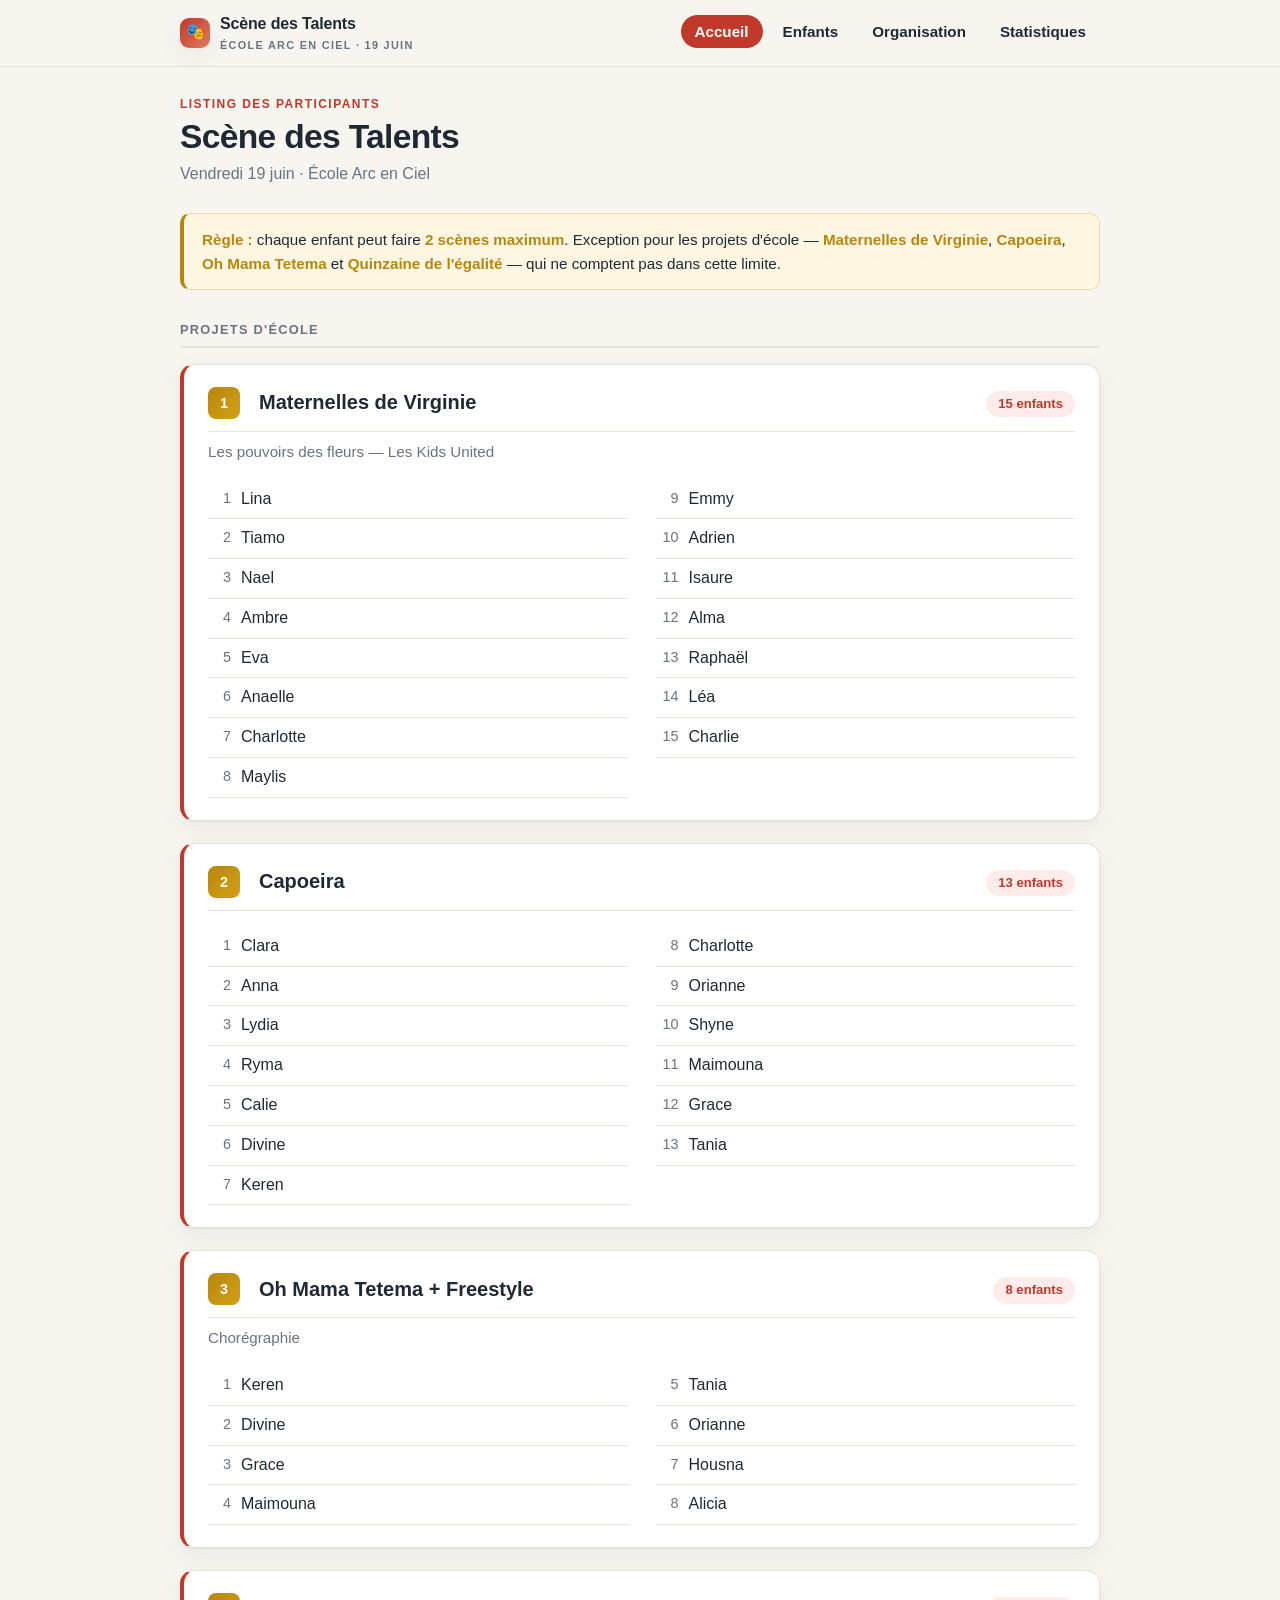
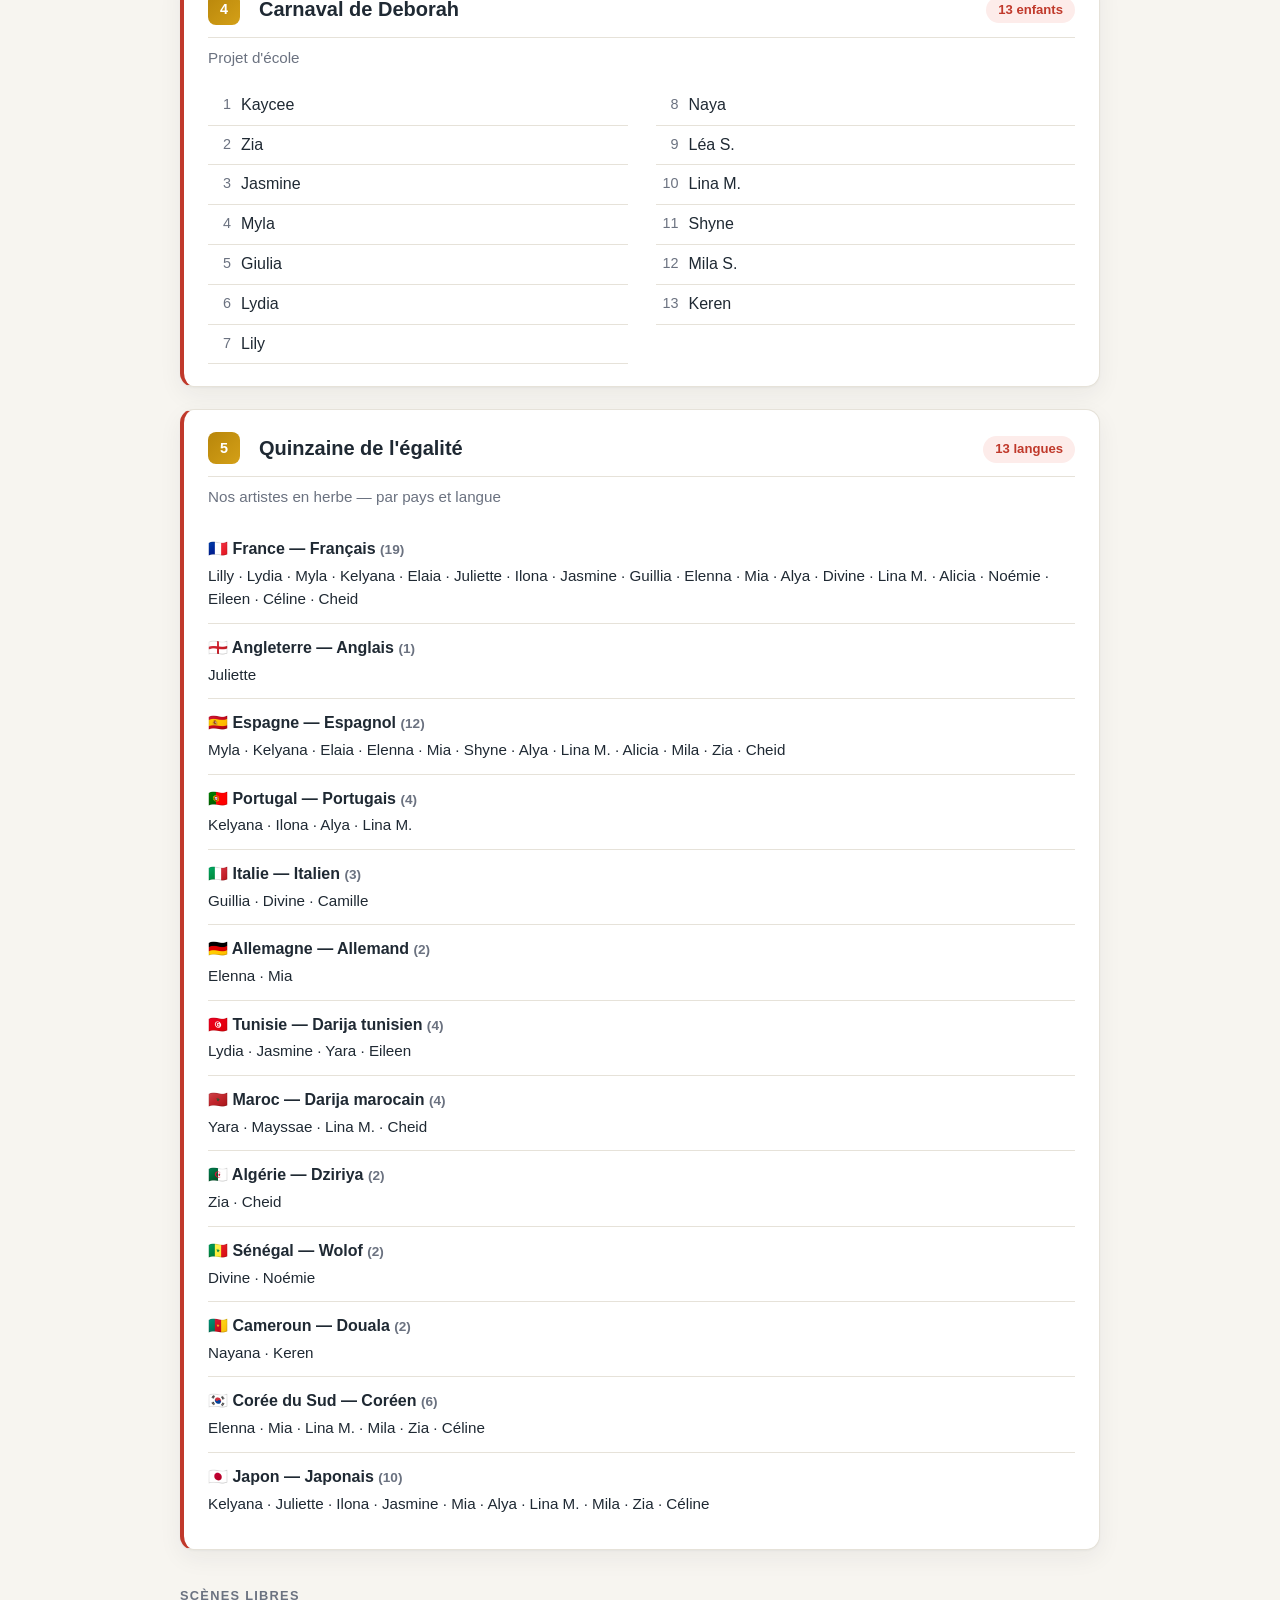
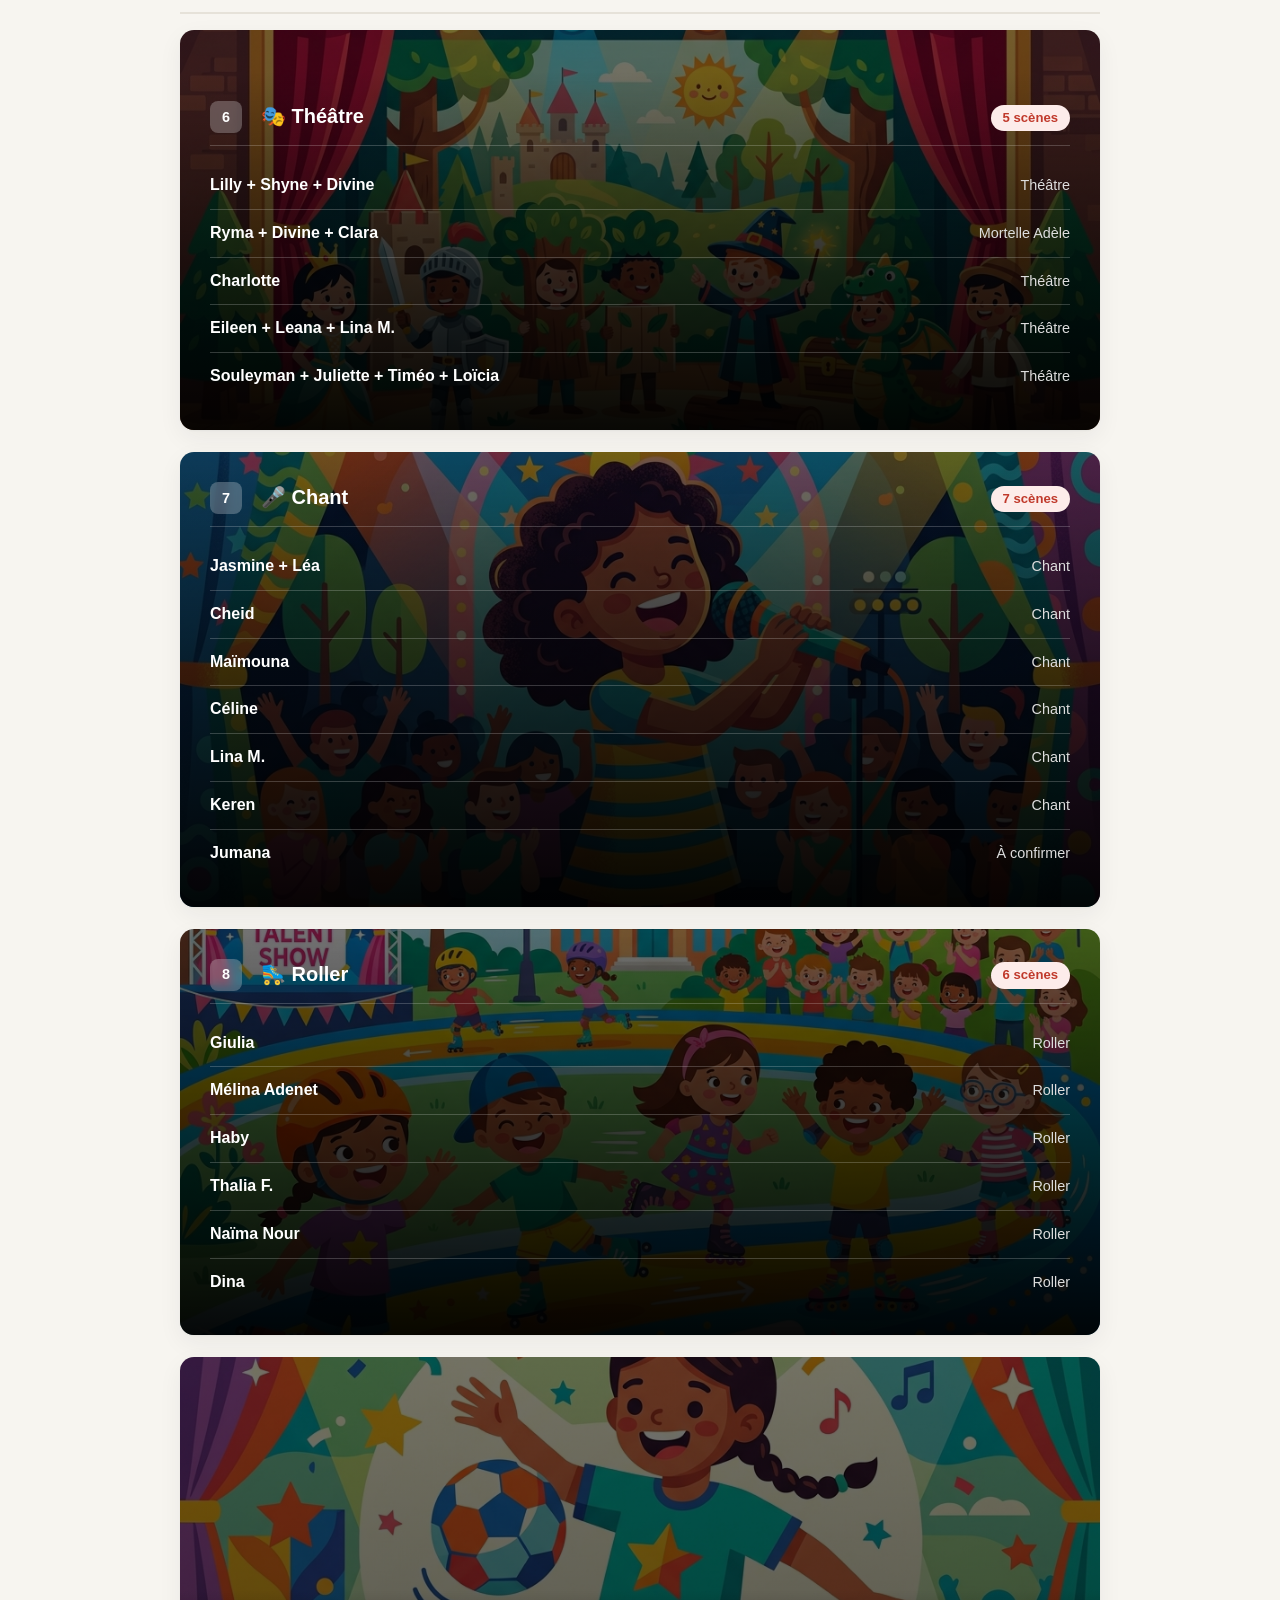
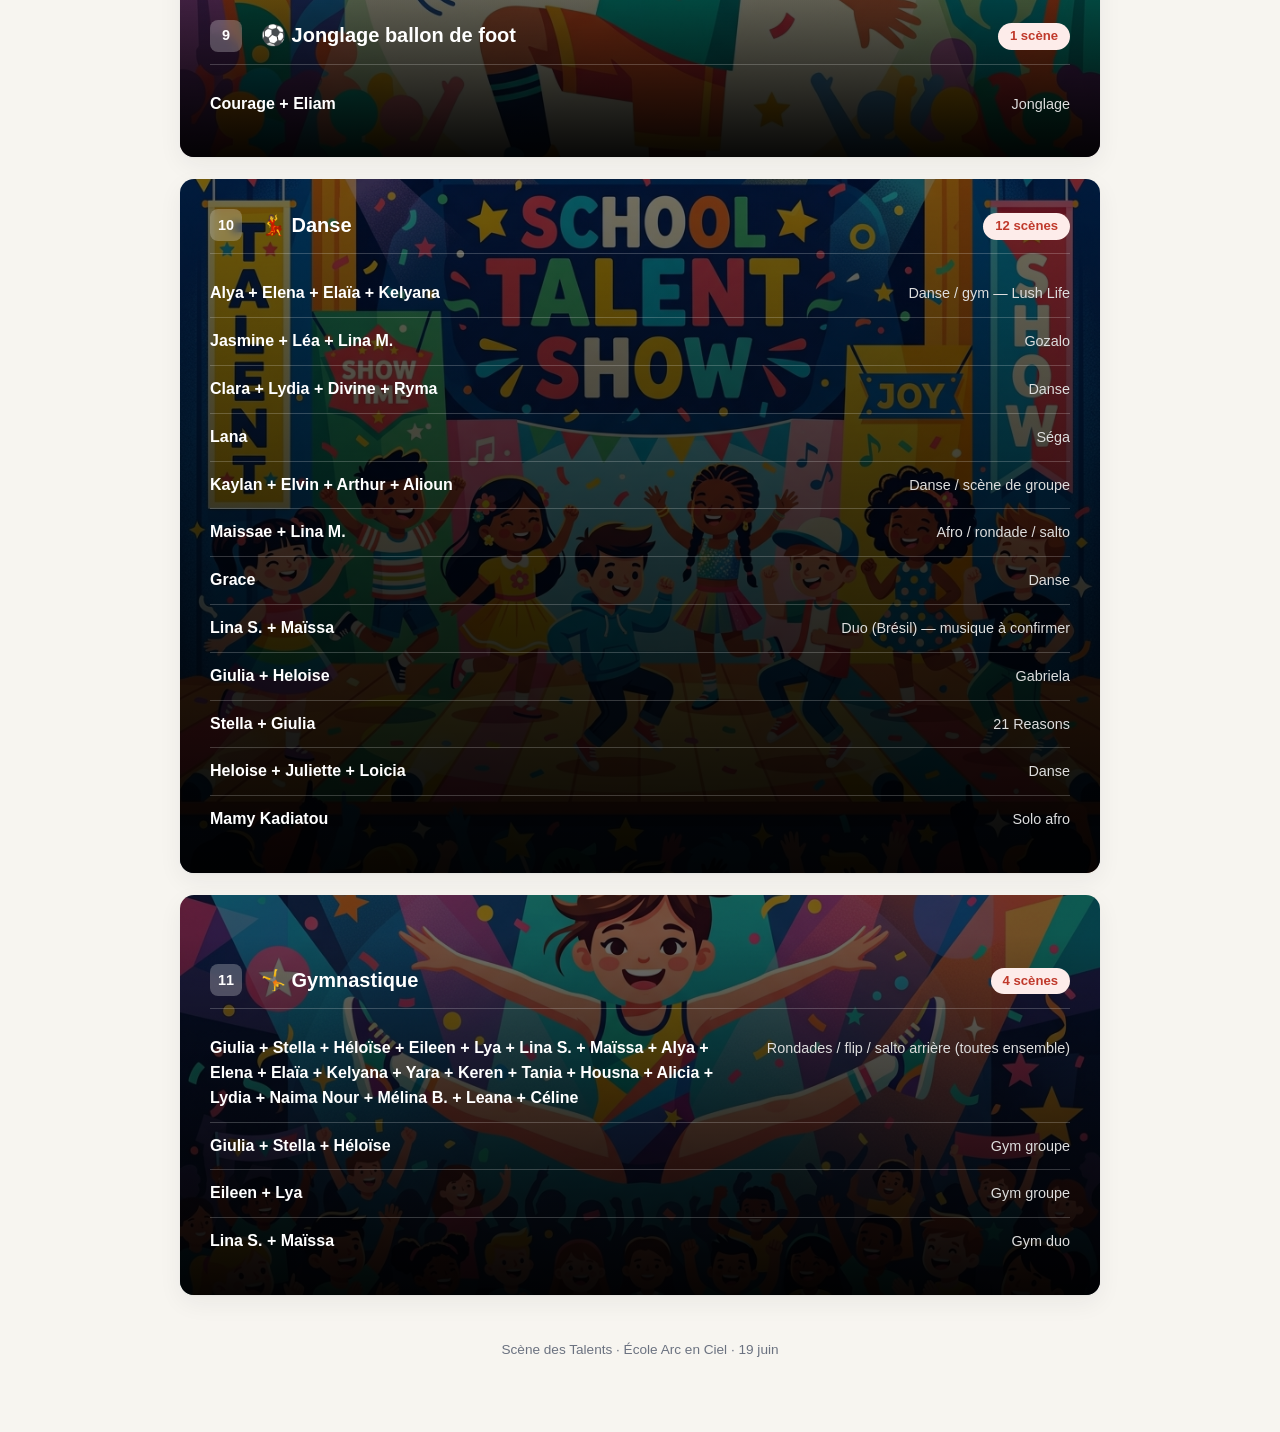
==== index.html @ 5e4b0704 "New" ====
<!DOCTYPE html>
<html lang="fr">
<head>
  <meta charset="UTF-8">
  <meta name="viewport" content="width=device-width, initial-scale=1.0">
  <title>Scène des Talents — 19 juin · École Arc en Ciel</title>
  <link rel="stylesheet" href="styles.css">
  <style>
    .section-num {
      display: inline-flex;
      align-items: center;
      justify-content: center;
      min-width: 32px;
      height: 32px;
      border-radius: 8px;
      background: linear-gradient(135deg, var(--accent), var(--accent-2));
      color: #fff;
      font-size: .9rem;
      font-weight: 800;
      margin-right: 10px;
      flex-shrink: 0;
    }
    .school .section-num {
      background: linear-gradient(135deg, var(--gold), #d4a017);
    }
    .layout-hero .section-num,
    .layout-frame .section-num {
      background: rgba(255,255,255,.25);
      backdrop-filter: blur(4px);
    }
    .layout-frame .section-num {
      background: linear-gradient(135deg, var(--accent), var(--accent-2));
    }
  </style>
</head>
<body>
  <nav class="nav">
    <div class="nav-inner">
      <a class="brand" href="index.html">
        <span class="dot">🎭</span>
        <span>Scène des Talents<small>École Arc en Ciel · 19 juin</small></span>
      </a>
      <button class="nav-toggle" id="navToggle" aria-label="Menu" aria-expanded="false">
        <svg viewBox="0 0 24 24" fill="none" stroke="currentColor" stroke-width="2" stroke-linecap="round"><line x1="3" y1="6" x2="21" y2="6"/><line x1="3" y1="12" x2="21" y2="12"/><line x1="3" y1="18" x2="21" y2="18"/></svg>
      </button>
      <ul class="nav-links" id="navLinks">
        <li><a href="index.html" class="active">Accueil</a></li>
        <li><a href="enfants.html">Enfants</a></li>
        <li><a href="orga.html">Organisation</a></li>
        <li><a href="stats.html">Statistiques</a></li>
      </ul>
    </div>
  </nav>

  <div class="wrap">
    <header class="page-head">
      <p class="kicker">Listing des participants</p>
      <h1>Scène des Talents</h1>
      <p class="meta">Vendredi 19 juin · École Arc en Ciel</p>
    </header>

    <div class="rule">
      <strong>Règle :</strong> chaque enfant peut faire <strong>2 scènes maximum</strong>.
      Exception pour les projets d'école — <strong>Maternelles de Virginie</strong>, <strong>Capoeira</strong>, <strong>Oh Mama Tetema</strong>
      et <strong>Quinzaine de l'égalité</strong> — qui ne comptent pas dans cette limite.
    </div>

    <p class="cat-title">Projets d'école</p>
    <div id="school"></div>

    <p class="cat-title">Scènes libres</p>
    <div id="free"></div>

    <footer>Scène des Talents · École Arc en Ciel · 19 juin</footer>
  </div>

  <script src="data.js"></script>
  <script>
    // ---- Menu responsive ----
    const toggle = document.getElementById('navToggle');
    const links = document.getElementById('navLinks');
    toggle.addEventListener('click', () => {
      const open = links.classList.toggle('open');
      toggle.setAttribute('aria-expanded', open);
    });

    const esc = s => String(s).replace(/[&<>]/g, c => ({'&':'&amp;','<':'&lt;','>':'&gt;'}[c]));

    // Compteur global de sections (partagé entre projets et scènes libres)
    let sectionNum = 0;

    // ---- Projets d'école ----
    const schoolHtml = SCHOOL_PROJECTS.map(p => {
      sectionNum++;
      const num = sectionNum;
      let body, count;
      if (p.languages) {
        count = `${p.languages.length} langues`;
        body = `<ul class="lang-list">${p.languages.map(l =>
          `<li><div class="lang-head">${l.flag} ${esc(l.country)} — ${esc(l.lang)} <span class="badge">(${l.kids.length})</span></div>
           <div class="lang-kids">${l.kids.map(esc).join(' · ')}</div></li>`).join('')}</ul>`;
      } else {
        count = `${p.kids.length} enfants`;
        body = `<ol class="names">${p.kids.map((k,i) =>
          `<li><span class="num">${i+1}</span> ${esc(k)}</li>`).join('')}</ol>`;
      }
      return `<section class="section school">
        <div class="section-head"><h2><span class="section-num">${num}</span>${esc(p.name)}</h2><span class="count">${count}</span></div>
        ${p.note ? `<p class="subtitle">${esc(p.note)}</p>` : ''}
        ${body}
      </section>`;
    }).join('');
    document.getElementById('school').innerHTML = schoolHtml;

    // ---- Scènes libres ----
    const catImages = {
      "Danse": "images/danse_hero_1781248760612.png",
      "Gymnastique": "images/gymnastique_frame_1781248770089.png",
      "Théâtre": "images/theatre_hero_1781248781959.png",
      "Chant": "images/chant_frame_1781248799345.png",
      "Roller": "images/roller_hero_1781248809907.png",
      "Jonglage ballon de foot": "images/jonglage_frame_1781248819978.png"
    };

    const sceneCard = (c) => {
      sectionNum++;
      const num = sectionNum;
      const imageUrl = catImages[c.name] || '';
      const isHero = true;

      if (isHero) {
        return `<section class="section layout-hero" style="background-image: linear-gradient(rgba(0,0,0,0.55), rgba(0,0,0,0.65)), url('${imageUrl}')">
          <div class="hero-content">
            <div class="section-head">
              <h2><span class="section-num">${num}</span>${c.icon} ${esc(c.name)}</h2>
              <span class="count">${c.scenes.length} scène${c.scenes.length>1?'s':''}</span>
            </div>
            <ul class="groups">${c.scenes.map(s =>
              `<li><span class="who">${s.who.map(esc).join(' + ')}</span><span class="scene">${esc(s.scene)}</span></li>`).join('')}</ul>
          </div>
        </section>`;
      } else {
        return `<section class="section layout-frame">
          <div class="frame-image-container">
             <img src="${imageUrl}" alt="${esc(c.name)}" class="frame-image">
          </div>
          <div class="frame-content">
            <div class="section-head">
              <h2><span class="section-num">${num}</span>${c.icon} ${esc(c.name)}</h2>
              <span class="count">${c.scenes.length} scène${c.scenes.length>1?'s':''}</span>
            </div>
            <ul class="groups">${c.scenes.map(s =>
              `<li><span class="who">${s.who.map(esc).join(' + ')}</span><span class="scene">${esc(s.scene)}</span></li>`).join('')}</ul>
          </div>
        </section>`;
      }
    };

    document.getElementById('free').innerHTML = FREE_CATEGORIES.map(sceneCard).join('');
  </script>
</body>
</html>
---- styles.css ----
/* ============================================================
   Scène des Talents — feuille de style partagée
   ============================================================ */
:root {
  --bg: #f7f5f0;
  --card: #ffffff;
  --ink: #1f2933;
  --muted: #6b7280;
  --line: #e6e2d9;
  --accent: #c0392b;
  --accent-2: #e07a5f;
  --accent-soft: #fdecea;
  --gold: #b8860b;
  --gold-soft: #fdf6e3;
  --green: #2f855a;
  --shadow: 0 1px 2px rgba(31,41,51,.04), 0 8px 24px rgba(31,41,51,.06);
  --radius: 14px;
}

* { box-sizing: border-box; }

html { scroll-behavior: smooth; }

body {
  margin: 0;
  font-family: -apple-system, BlinkMacSystemFont, "Segoe UI", Roboto, Helvetica, Arial, sans-serif;
  background: var(--bg);
  color: var(--ink);
  line-height: 1.55;
}

a { color: inherit; }

/* ---------- Barre de navigation ---------- */
.nav {
  position: sticky;
  top: 0;
  z-index: 50;
  background: rgba(247,245,240,.85);
  backdrop-filter: saturate(180%) blur(12px);
  border-bottom: 1px solid var(--line);
}

.nav-inner {
  max-width: 960px;
  margin: 0 auto;
  padding: 12px 20px;
  display: flex;
  align-items: center;
  justify-content: space-between;
  gap: 16px;
}

.brand {
  display: flex;
  align-items: center;
  gap: 10px;
  font-weight: 800;
  text-decoration: none;
  letter-spacing: -.01em;
}

.brand .dot {
  width: 30px; height: 30px;
  display: grid; place-items: center;
  border-radius: 9px;
  background: linear-gradient(135deg, var(--accent), var(--accent-2));
  color: #fff; font-size: 1rem;
  box-shadow: var(--shadow);
}

.brand small {
  display: block;
  font-weight: 600;
  font-size: .68rem;
  letter-spacing: .12em;
  text-transform: uppercase;
  color: var(--muted);
}

.nav-links {
  display: flex;
  align-items: center;
  gap: 6px;
  list-style: none;
  margin: 0; padding: 0;
}

.nav-links a {
  text-decoration: none;
  font-weight: 600;
  font-size: .95rem;
  color: var(--ink);
  padding: 8px 14px;
  border-radius: 999px;
  transition: background .15s, color .15s;
}

.nav-links a:hover { background: var(--accent-soft); color: var(--accent); }
.nav-links a.active { background: var(--accent); color: #fff; }

.nav-toggle {
  display: none;
  background: none;
  border: 1px solid var(--line);
  border-radius: 10px;
  width: 42px; height: 42px;
  cursor: pointer;
  align-items: center; justify-content: center;
  color: var(--ink);
}
.nav-toggle svg { width: 22px; height: 22px; }

@media (max-width: 640px) {
  .nav-toggle { display: inline-flex; }
  .nav-links {
    position: absolute;
    top: 100%; left: 0; right: 0;
    flex-direction: column;
    align-items: stretch;
    gap: 4px;
    padding: 10px 16px 16px;
    background: var(--bg);
    border-bottom: 1px solid var(--line);
    box-shadow: var(--shadow);
    transform: translateY(-8px);
    opacity: 0;
    pointer-events: none;
    transition: opacity .18s, transform .18s;
  }
  .nav-links.open { opacity: 1; transform: translateY(0); pointer-events: auto; }
  .nav-links a { padding: 12px 14px; border-radius: 10px; }
}

/* ---------- Mise en page ---------- */
.wrap { max-width: 960px; margin: 0 auto; padding: 28px 20px 72px; }

.page-head {
  margin-bottom: 26px;
}
.page-head .kicker {
  text-transform: uppercase;
  letter-spacing: .12em;
  font-size: .75rem;
  font-weight: 700;
  color: var(--accent);
  margin: 0 0 6px;
}
.page-head h1 { font-size: 2.1rem; margin: 0 0 6px; line-height: 1.1; letter-spacing: -.02em; }
.page-head .meta { color: var(--muted); margin: 0; }

/* ---------- Bandeau règle ---------- */
.rule {
  background: var(--gold-soft);
  border: 1px solid #ecd9a6;
  border-left: 4px solid var(--gold);
  border-radius: 10px;
  padding: 14px 18px;
  margin-bottom: 30px;
  font-size: .95rem;
}
.rule strong { color: var(--gold); }

/* ---------- Titres de catégorie ---------- */
.cat-title {
  font-size: .8rem;
  text-transform: uppercase;
  letter-spacing: .1em;
  font-weight: 700;
  color: var(--muted);
  margin: 36px 0 16px;
  padding-bottom: 6px;
  border-bottom: 2px solid var(--line);
}
.cat-title:first-of-type { margin-top: 8px; }

/* ---------- Cartes section ---------- */
.section {
  background: var(--card);
  border: 1px solid var(--line);
  border-radius: var(--radius);
  padding: 22px 24px;
  margin-bottom: 22px;
  box-shadow: var(--shadow);
}
.section.school { border-left: 4px solid var(--accent); }

.section-head {
  display: flex;
  align-items: baseline;
  justify-content: space-between;
  gap: 12px;
  flex-wrap: wrap;
  border-bottom: 1px solid var(--line);
  padding-bottom: 12px;
  margin-bottom: 16px;
}
.section-head h2 { font-size: 1.25rem; margin: 0; display: flex; align-items: center; gap: 9px; }

.count {
  background: var(--accent-soft);
  color: var(--accent);
  font-weight: 700;
  font-size: .82rem;
  padding: 3px 12px;
  border-radius: 999px;
  white-space: nowrap;
}

.subtitle { color: var(--muted); font-size: .95rem; margin: -8px 0 16px; }

/* ---------- Listes de prénoms ---------- */
ol.names { margin: 0; padding-left: 0; list-style: none; columns: 2; column-gap: 28px; }
ol.names li {
  padding: 7px 4px 7px 0;
  border-bottom: 1px solid var(--line);
  break-inside: avoid;
  display: flex; gap: 10px;
}
ol.names li .num {
  color: var(--muted);
  font-variant-numeric: tabular-nums;
  min-width: 1.6em; text-align: right; font-size: .9rem;
}

/* ---------- Quinzaine (langues) ---------- */
.lang-list { margin: 0; padding: 0; list-style: none; }
.lang-list li { padding: 12px 0; border-bottom: 1px solid var(--line); }
.lang-list li:last-child { border-bottom: none; }
.lang-head { font-weight: 700; margin-bottom: 2px; }
.lang-head .badge { color: var(--muted); font-weight: 600; font-size: .85rem; }
.lang-kids { font-size: .95rem; }

/* ---------- Groupes (scènes libres) ---------- */
ul.groups { margin: 0; padding: 0; list-style: none; }
ul.groups li {
  display: flex; justify-content: space-between; align-items: baseline;
  gap: 16px; padding: 11px 0; border-bottom: 1px solid var(--line);
}
ul.groups li:last-child { border-bottom: none; }
ul.groups .who { font-weight: 600; }
ul.groups .scene { color: var(--muted); font-size: .9rem; text-align: right; white-space: nowrap; }

.disc-grid {
  display: grid;
  grid-template-columns: repeat(auto-fit, minmax(280px, 1fr));
  gap: 22px;
}

/* ---------- Nouvelles mises en page ---------- */
.layout-hero {
  position: relative;
  min-height: 400px;
  background-size: cover;
  background-position: center;
  color: #fff;
  display: flex;
  flex-direction: column;
  justify-content: flex-end;
  padding: 0;
  overflow: hidden;
  border: none;
}
.layout-hero .hero-content {
  padding: 30px;
  background: linear-gradient(to top, rgba(0,0,0,0.9), transparent);
  width: 100%;
}
.layout-hero .section-head { border-bottom-color: rgba(255,255,255,0.2); }
.layout-hero .subtitle, .layout-hero ul.groups .scene { color: #ddd; }
.layout-hero ul.groups li { border-bottom-color: rgba(255,255,255,0.2); }

.layout-frame {
  display: flex;
  flex-direction: row;
  padding: 0;
  overflow: hidden;
  align-items: stretch;
}
.layout-frame .frame-image-container {
  flex: 0 0 40%;
  max-width: 40%;
}
.layout-frame .frame-image {
  width: 100%;
  height: 100%;
  object-fit: cover;
  display: block;
}
.layout-frame .frame-content {
  flex: 1;
  padding: 24px;
}

@media (max-width: 768px) {
  .layout-frame { flex-direction: column; }
  .layout-frame .frame-image-container { flex: none; max-width: 100%; height: 250px; }
}

/* ---------- Statistiques ---------- */
.stat-grid {
  display: grid;
  grid-template-columns: repeat(auto-fit, minmax(150px, 1fr));
  gap: 16px;
  margin-bottom: 14px;
}
.stat-card {
  background: var(--card);
  border: 1px solid var(--line);
  border-radius: var(--radius);
  padding: 20px;
  box-shadow: var(--shadow);
}
.stat-card .big {
  font-size: 2.4rem; font-weight: 800; line-height: 1;
  letter-spacing: -.03em;
  background: linear-gradient(135deg, var(--accent), var(--accent-2));
  -webkit-background-clip: text; background-clip: text; color: transparent;
}
.stat-card .lab { color: var(--muted); font-size: .9rem; margin-top: 6px; }

/* ---------- Graphiques à barres ---------- */
.bars { margin: 0; padding: 0; list-style: none; }
.bars li { margin-bottom: 14px; }
.bar-top {
  display: flex; justify-content: space-between; align-items: baseline;
  margin-bottom: 5px; font-size: .92rem;
}
.bar-top .name { font-weight: 600; display: flex; align-items: center; gap: 8px; }
.bar-top .val { color: var(--muted); font-variant-numeric: tabular-nums; }
.bar-track { height: 12px; background: var(--bg); border-radius: 999px; overflow: hidden; border: 1px solid var(--line); }
.bar-fill {
  height: 100%;
  background: linear-gradient(90deg, var(--accent-2), var(--accent));
  border-radius: 999px;
  width: 0;
  transition: width .8s cubic-bezier(.22,1,.36,1);
}
.bar-fill.alt { background: linear-gradient(90deg, #7aa6c2, #2f6f97); }

/* ---------- Tableau enfants ---------- */
.kid-table { width: 100%; border-collapse: collapse; font-size: .94rem; }
.kid-table th, .kid-table td { text-align: left; padding: 10px 8px; border-bottom: 1px solid var(--line); }
.kid-table th { color: var(--muted); font-weight: 600; font-size: .82rem; text-transform: uppercase; letter-spacing: .05em; }
.kid-table td.c { text-align: center; font-variant-numeric: tabular-nums; }
.kid-table tr.over td { background: var(--accent-soft); }
.pill { display: inline-block; font-size: .75rem; font-weight: 700; padding: 2px 9px; border-radius: 999px; }
.pill.ok { background: #e6f4ec; color: var(--green); }
.pill.warn { background: var(--accent-soft); color: var(--accent); }
.det-tag { display: inline-block; font-size: .78rem; font-weight: 600; padding: 2px 8px; border-radius: 6px; margin: 1px 3px 1px 0; background: #eef0f5; color: #374151; }
.det-tag.school { background: #fef3c7; color: #92400e; }

.note {
  font-size: .85rem; color: var(--muted);
  background: var(--card); border: 1px dashed var(--line);
  border-radius: 10px; padding: 12px 16px; margin-top: 8px;
}

/* ---------- Page Enfants : barre d'outils ---------- */
.toolbar {
  background: var(--card);
  border: 1px solid var(--line);
  border-radius: var(--radius);
  box-shadow: var(--shadow);
  padding: 16px 18px;
  margin-bottom: 18px;
  display: flex;
  align-items: center;
  gap: 20px;
  flex-wrap: wrap;
}
.toolbar .progress { flex: 1 1 240px; min-width: 0; }
.progress-top {
  display: flex; justify-content: space-between; align-items: baseline;
  gap: 10px; margin-bottom: 7px;
}
.progress-label {
  font-size: .8rem; font-weight: 700; color: var(--muted);
  text-transform: uppercase; letter-spacing: .05em;
}
.progress-val { font-variant-numeric: tabular-nums; font-size: .95rem; }
.progress-val strong { color: var(--green); font-size: 1.1rem; }
.progress-track {
  height: 12px; background: var(--bg); border: 1px solid var(--line);
  border-radius: 999px; overflow: hidden;
}
.progress-fill {
  height: 100%; width: 0;
  background: linear-gradient(90deg, #57b894, var(--green));
  border-radius: 999px;
  transition: width .5s cubic-bezier(.22,1,.36,1);
}

.toolbar-actions { display: flex; gap: 10px; flex-wrap: wrap; }
.btn {
  display: inline-flex; align-items: center; gap: 6px;
  font-size: .9rem; font-weight: 700;
  padding: 10px 16px; border-radius: 999px;
  border: 1px solid var(--accent);
  background: var(--accent); color: #fff;
  cursor: pointer; white-space: nowrap;
  transition: filter .15s, background .15s, color .15s;
  -webkit-tap-highlight-color: transparent;
}
.btn:hover { filter: brightness(1.05); }
.btn:active { filter: brightness(.95); }
.btn.btn-import { background: var(--card); color: var(--accent); }
.btn.ghost { background: var(--card); color: var(--muted); border-color: var(--line); }

/* ---------- Page Enfants ---------- */
.search-bar {
  display: flex; align-items: center; gap: 14px;
  margin-bottom: 24px;
}
.search-bar input {
  flex: 1;
  font-size: 1rem;
  padding: 12px 16px;
  border: 1px solid var(--line);
  border-radius: 999px;
  background: var(--card);
  color: var(--ink);
  box-shadow: var(--shadow);
  outline: none;
  transition: border-color .15s, box-shadow .15s;
}
.search-bar input:focus { border-color: var(--accent-2); }
.search-bar input::placeholder { color: var(--muted); }
.search-count {
  color: var(--muted); font-size: .85rem; font-weight: 600;
  white-space: nowrap;
}

.kid-grid {
  display: grid;
  grid-template-columns: repeat(auto-fill, minmax(320px, 1fr));
  gap: 18px;
}
.kid-card { margin-bottom: 0; }
.kid-card .section-head { margin-bottom: 4px; padding-bottom: 10px; }
.kid-card .section-head h2 { font-size: 1.15rem; }

/* copains sous le nom */
.companions {
  margin: 0 0 12px;
  font-size: .82rem;
  color: var(--muted);
  line-height: 1.5;
}
.companions em.comp-sc { font-style: normal; font-weight: 600; color: var(--text, #1a1a1a); }

/* badge du nombre de scènes */
.count.zero { background: var(--bg); color: var(--muted); }
.count.warn { background: var(--accent); color: #fff; }

/* lignes scènes : catégorie + tag solo/groupe */
.kid-card ul.groups .scene {
  display: inline-flex; align-items: center; gap: 8px;
  white-space: nowrap;
}
.tag-cat { color: var(--muted); font-size: .85rem; }
.tag {
  display: inline-block; font-size: .7rem; font-weight: 700;
  padding: 2px 9px; border-radius: 999px;
  text-transform: uppercase; letter-spacing: .04em;
}
.tag.solo  { background: var(--gold-soft); color: var(--gold); }
.tag.group { background: #eaf1f6; color: #2f6f97; }

.kid-card .empty { color: var(--muted); font-size: .9rem; font-style: italic; margin: 0; }

/* projets d'école */
.school-tags {
  margin-top: 14px; padding-top: 14px;
  border-top: 1px dashed var(--line);
  display: flex; flex-wrap: wrap; gap: 8px; align-items: center;
}
.school-tags .st-label {
  width: 100%; color: var(--muted); font-size: .75rem;
  text-transform: uppercase; letter-spacing: .06em; font-weight: 700;
  margin-bottom: 2px;
}
.school-tags .st {
  background: var(--accent-soft); color: var(--accent);
  font-size: .8rem; font-weight: 600;
  padding: 4px 11px; border-radius: 999px;
}
.school-tags .st em { color: var(--accent-2); font-style: normal; font-weight: 500; }

/* ---------- Validation : case à cocher ---------- */
.kid-card.is-validated {
  border-color: #9cd6bb;
  box-shadow: 0 0 0 1px #9cd6bb, var(--shadow);
}
.kid-card.is-validated .section-head h2::after {
  content: " ✓"; color: var(--green); font-weight: 800;
}

.validate-row {
  display: flex; align-items: center; gap: 11px;
  margin-top: 16px; padding: 12px 14px;
  background: var(--bg); border: 1px solid var(--line);
  border-radius: 10px; cursor: pointer;
  user-select: none; -webkit-tap-highlight-color: transparent;
  transition: background .15s, border-color .15s;
}
.validate-row .chk {
  appearance: none; -webkit-appearance: none;
  width: 26px; height: 26px; flex: 0 0 26px; margin: 0;
  border: 2px solid var(--muted); border-radius: 8px;
  background: var(--card); cursor: pointer; position: relative;
  transition: background .15s, border-color .15s;
}
.validate-row .chk:checked { background: var(--green); border-color: var(--green); }
.validate-row .validate-label { font-weight: 700; font-size: .95rem; }
.validate-row .validate-state {
  margin-left: auto; color: #fff; font-weight: 800;
  width: 24px; height: 24px; border-radius: 50%;
  background: var(--green); display: none;
  align-items: center; justify-content: center; font-size: .8rem;
}
.kid-card.is-validated .validate-row {
  background: #e6f4ec; border-color: #9cd6bb;
}
.kid-card.is-validated .validate-state { display: inline-flex; }

/* ---------- Validation : notes ---------- */
.notes { margin-top: 12px; }

.notes-list { list-style: none; margin: 0 0 10px; padding: 0; }
.notes-list:empty { margin: 0; }
.note-item {
  display: flex; align-items: flex-start; gap: 10px;
  background: var(--gold-soft); border: 1px solid #ecd9a6;
  border-radius: 10px; padding: 9px 10px 9px 13px;
  margin-bottom: 8px; font-size: .92rem; line-height: 1.4;
}
.note-item .note-text { flex: 1; word-break: break-word; }
.note-del {
  flex: 0 0 auto; width: 24px; height: 24px;
  border: none; border-radius: 50%;
  background: rgba(0,0,0,.06); color: var(--muted);
  font-size: 1.1rem; line-height: 1; cursor: pointer;
  display: grid; place-items: center;
  -webkit-tap-highlight-color: transparent;
  transition: background .15s, color .15s;
}
.note-del:hover { background: var(--accent-soft); color: var(--accent); }

.note-input { display: flex; gap: 8px; align-items: flex-end; }
.note-field {
  flex: 1;
  font-family: inherit; font-size: .92rem; color: var(--ink);
  padding: 11px 14px;
  border: 1px solid var(--line); border-radius: 10px;
  background: var(--card); resize: none; overflow: hidden;
  min-height: 44px; line-height: 1.45;
  transition: border-color .15s;
}
.note-field:focus { outline: none; border-color: var(--accent-2); }
.note-field::placeholder { color: var(--muted); }
.note-add { flex: 0 0 auto; }

footer { text-align: center; color: var(--muted); font-size: .85rem; margin-top: 44px; }

/* ---------- Responsive (téléphone) ---------- */
@media (max-width: 640px) {
  .wrap { padding: 20px 14px 60px; }
  .kid-grid { grid-template-columns: 1fr; gap: 14px; }
  .section { padding: 18px 16px; }
  .toolbar { padding: 14px; gap: 14px; }
  .toolbar .progress { flex-basis: 100%; }
  .toolbar-actions { width: 100%; }
  .toolbar-actions .btn { flex: 1 1 auto; justify-content: center; padding: 12px 10px; }
  .search-bar { flex-wrap: wrap; }
  .search-bar input { flex-basis: 100%; padding: 13px 16px; font-size: 16px; }
  .kid-card ul.groups li { flex-direction: column; align-items: flex-start; gap: 4px; }
  .kid-card ul.groups .scene { white-space: normal; text-align: left; }
  .validate-row { padding: 14px; }
  .note-field { font-size: 16px; } /* évite le zoom auto iOS */
}

@media (max-width: 560px) {
  ol.names { columns: 1; }
  .page-head h1 { font-size: 1.7rem; }
  ul.groups li { flex-direction: column; gap: 2px; }
  ul.groups .scene { text-align: left; white-space: normal; }
  .stat-card .big { font-size: 2rem; }
}
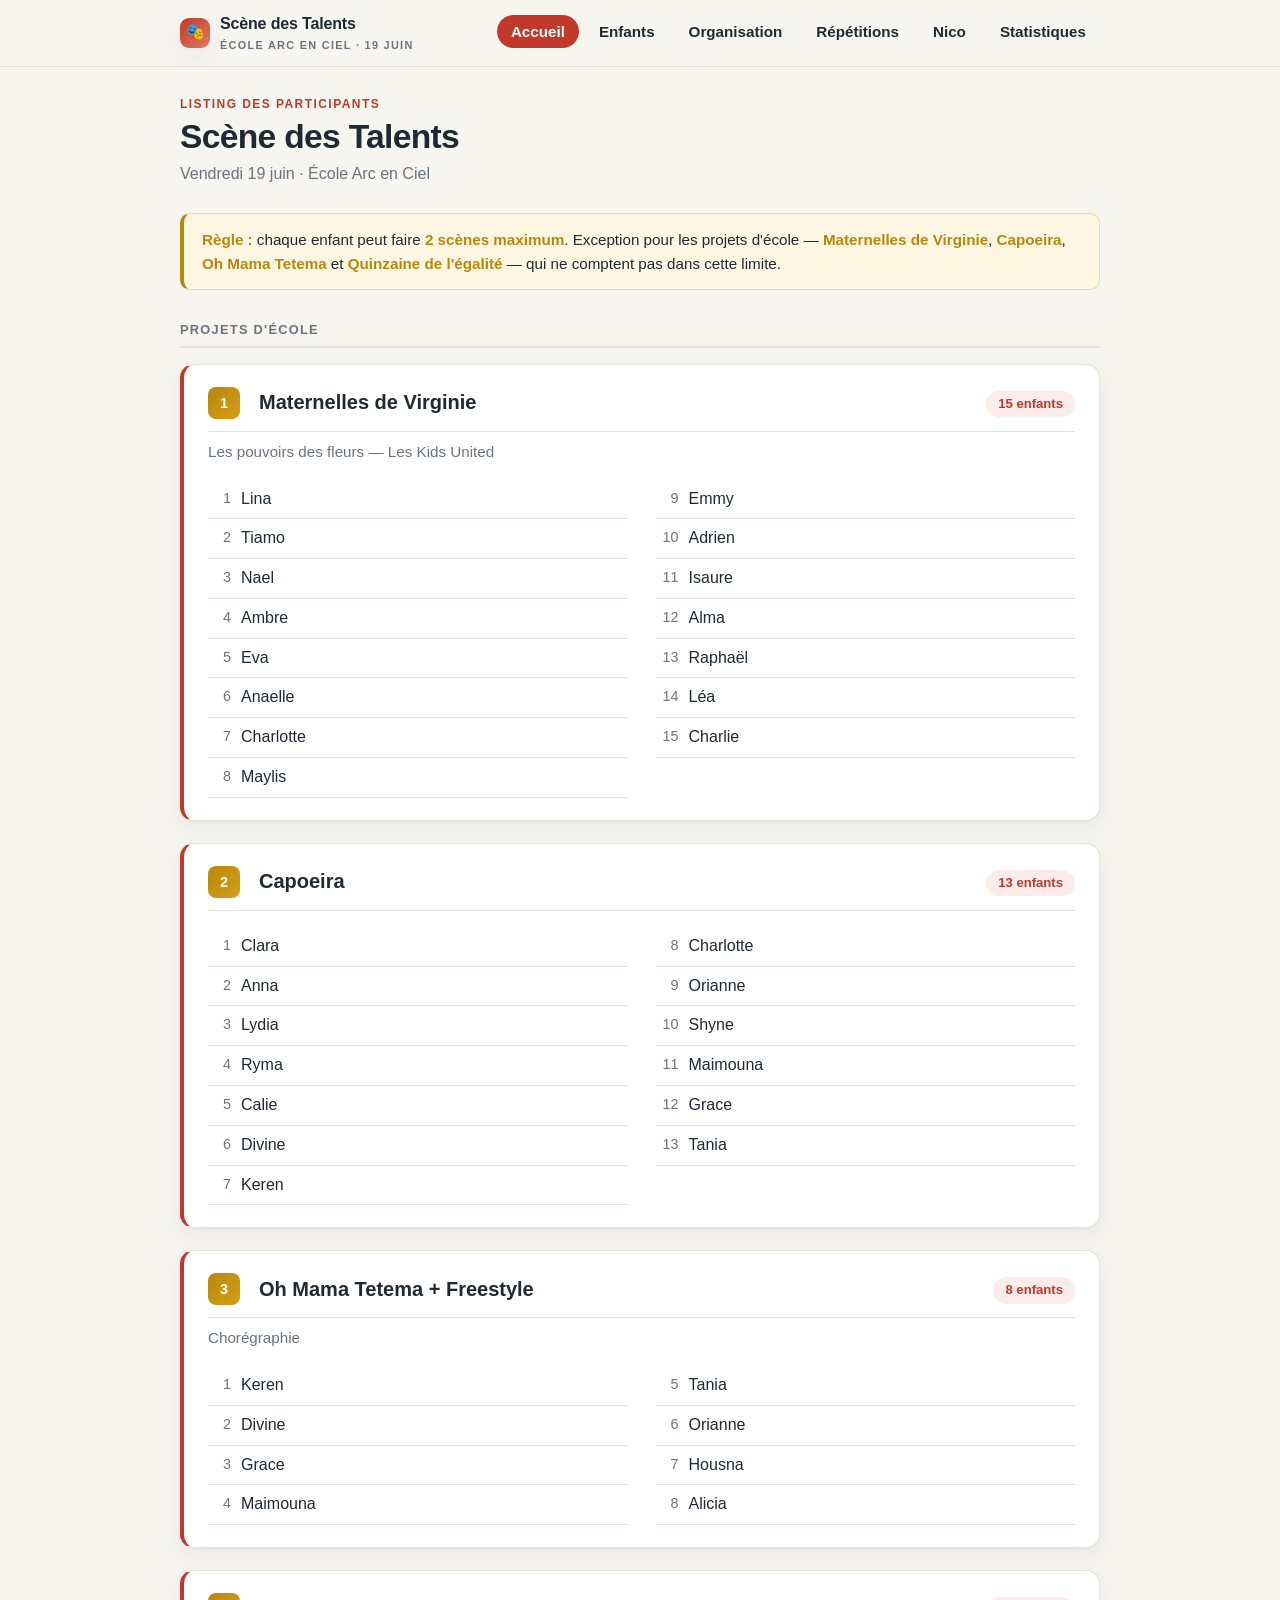
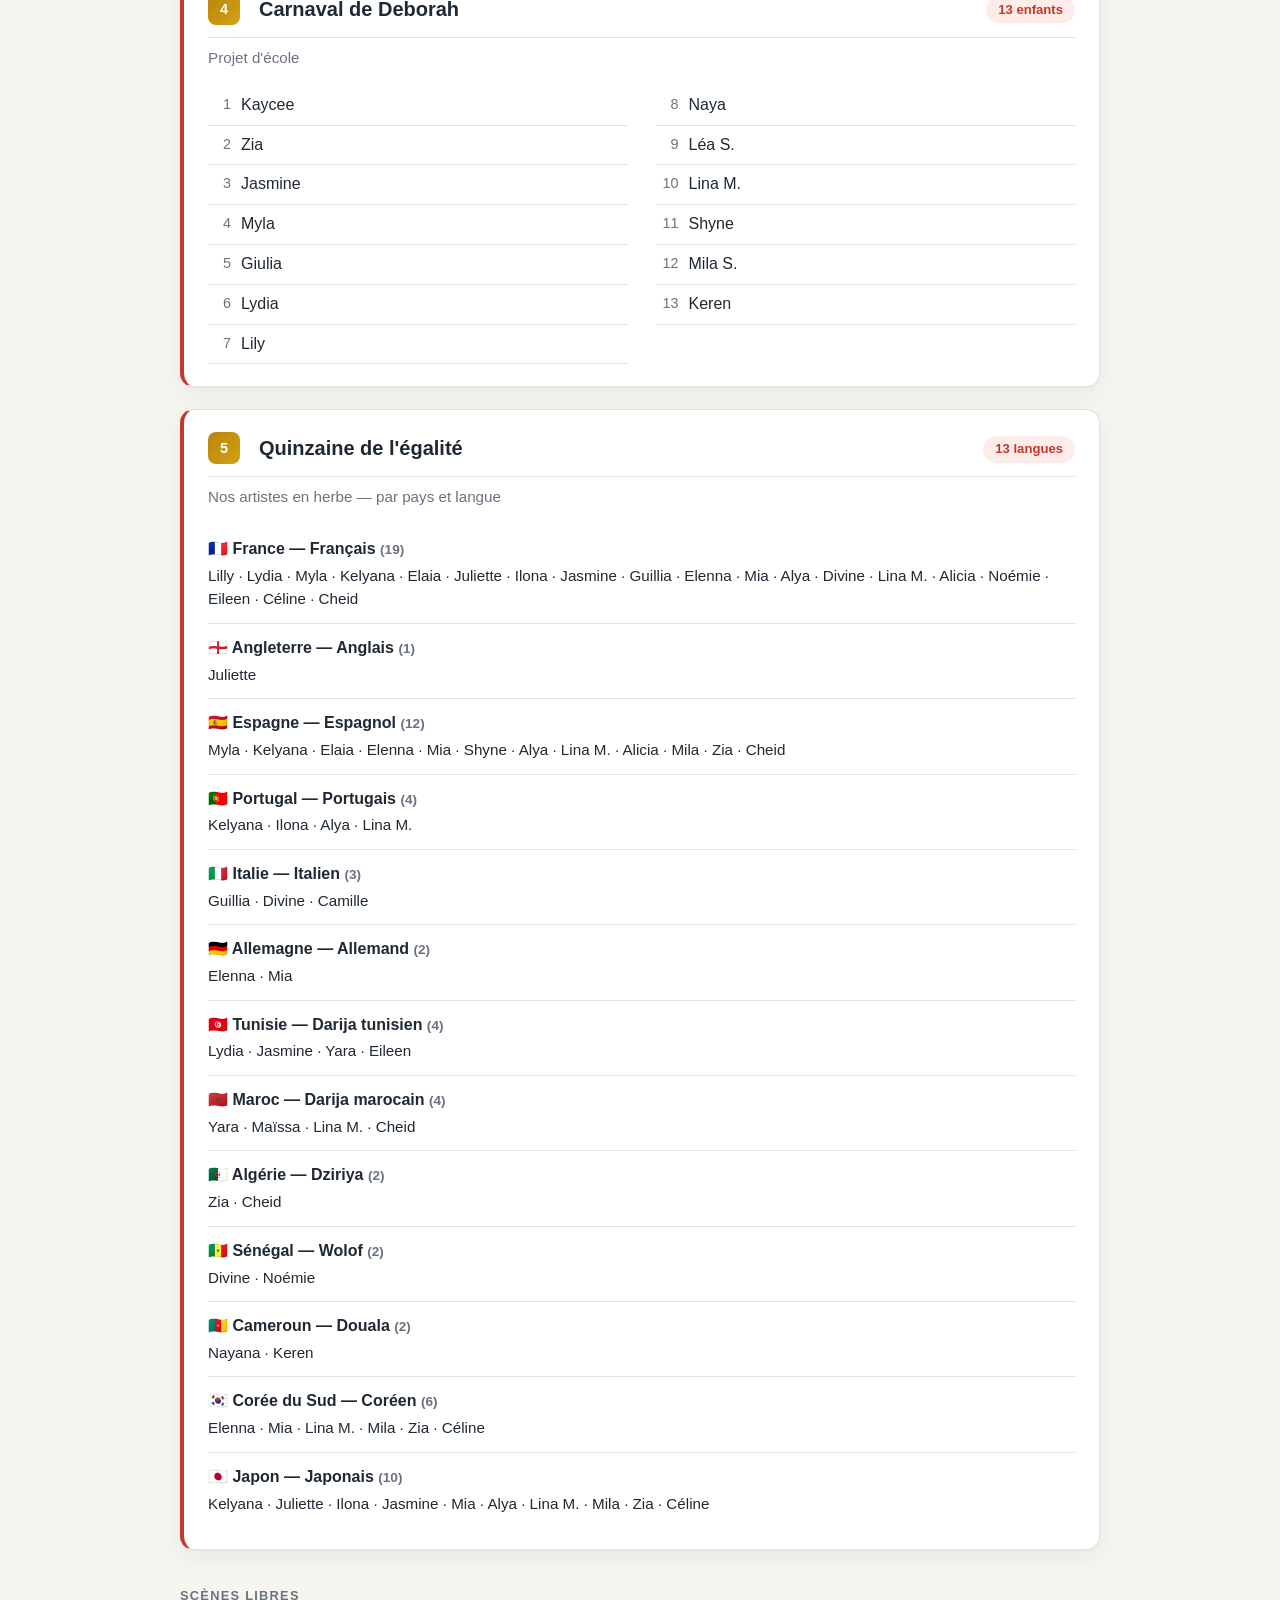
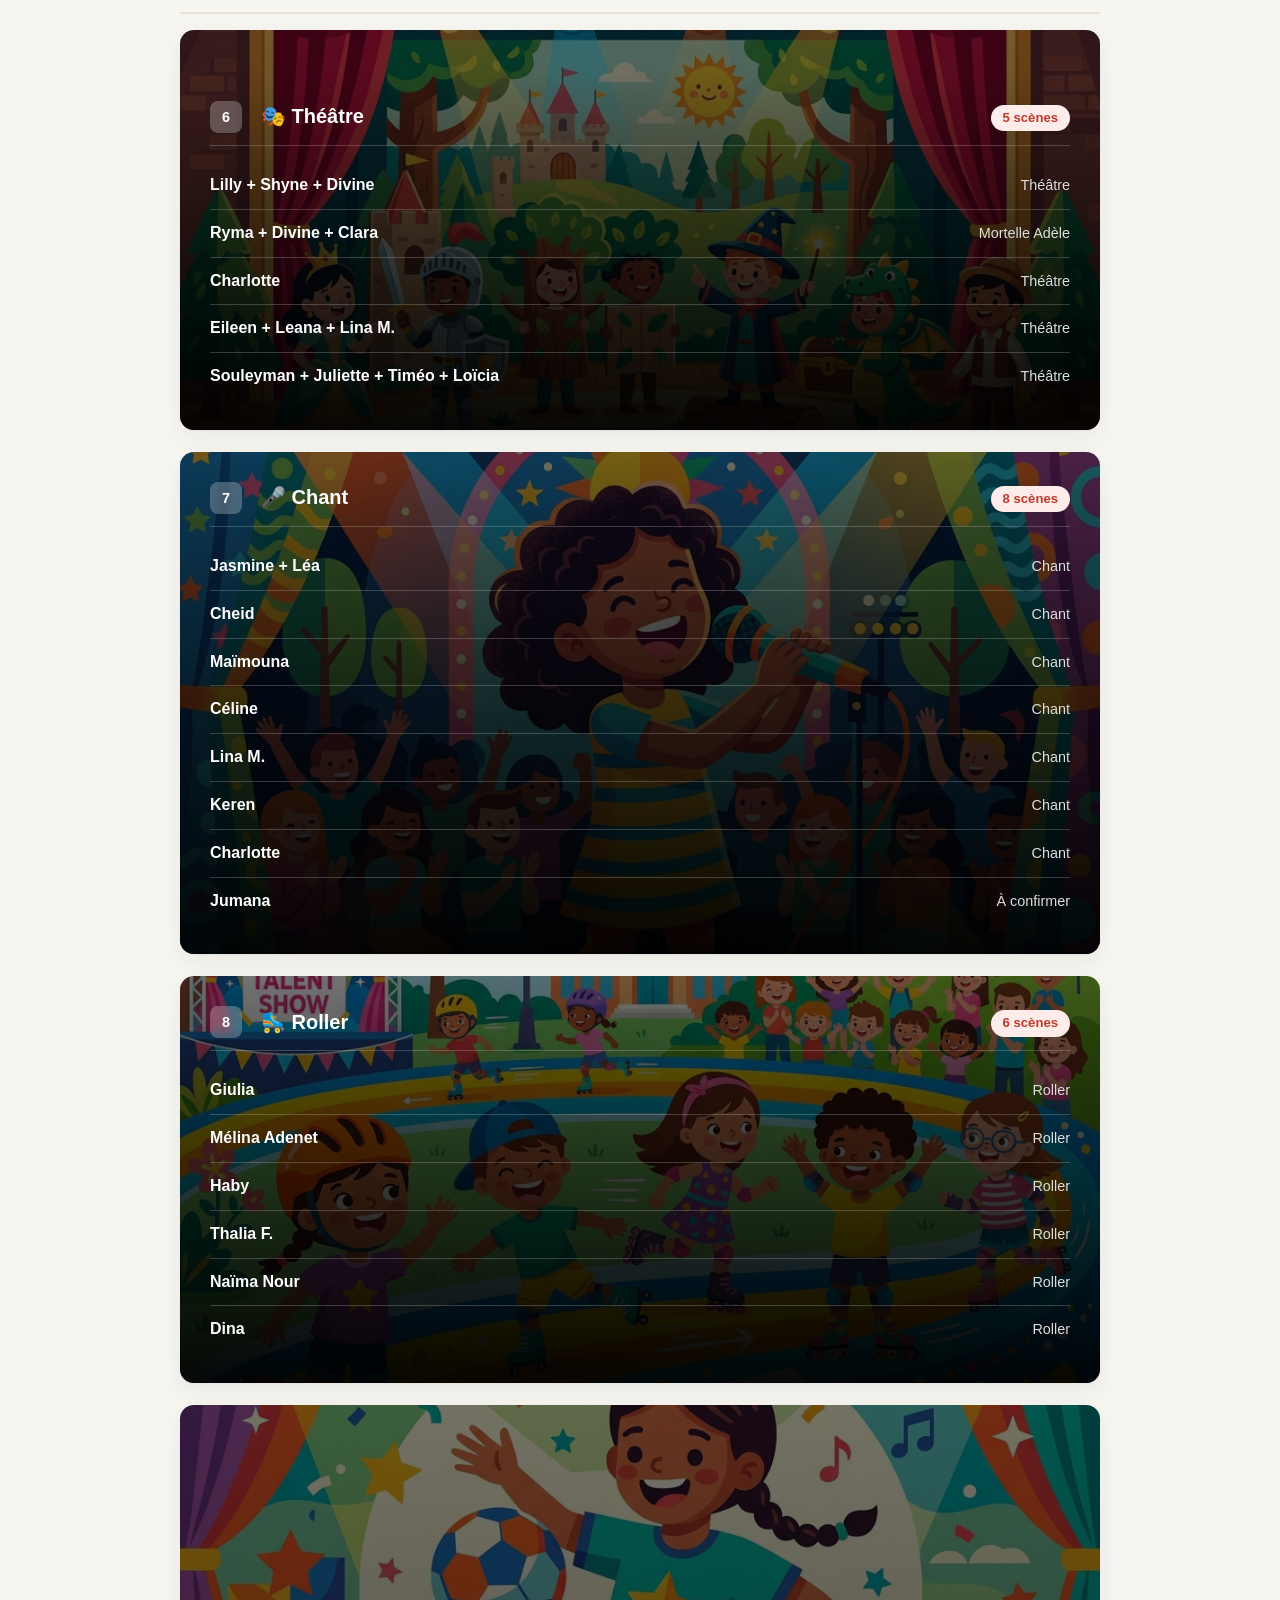
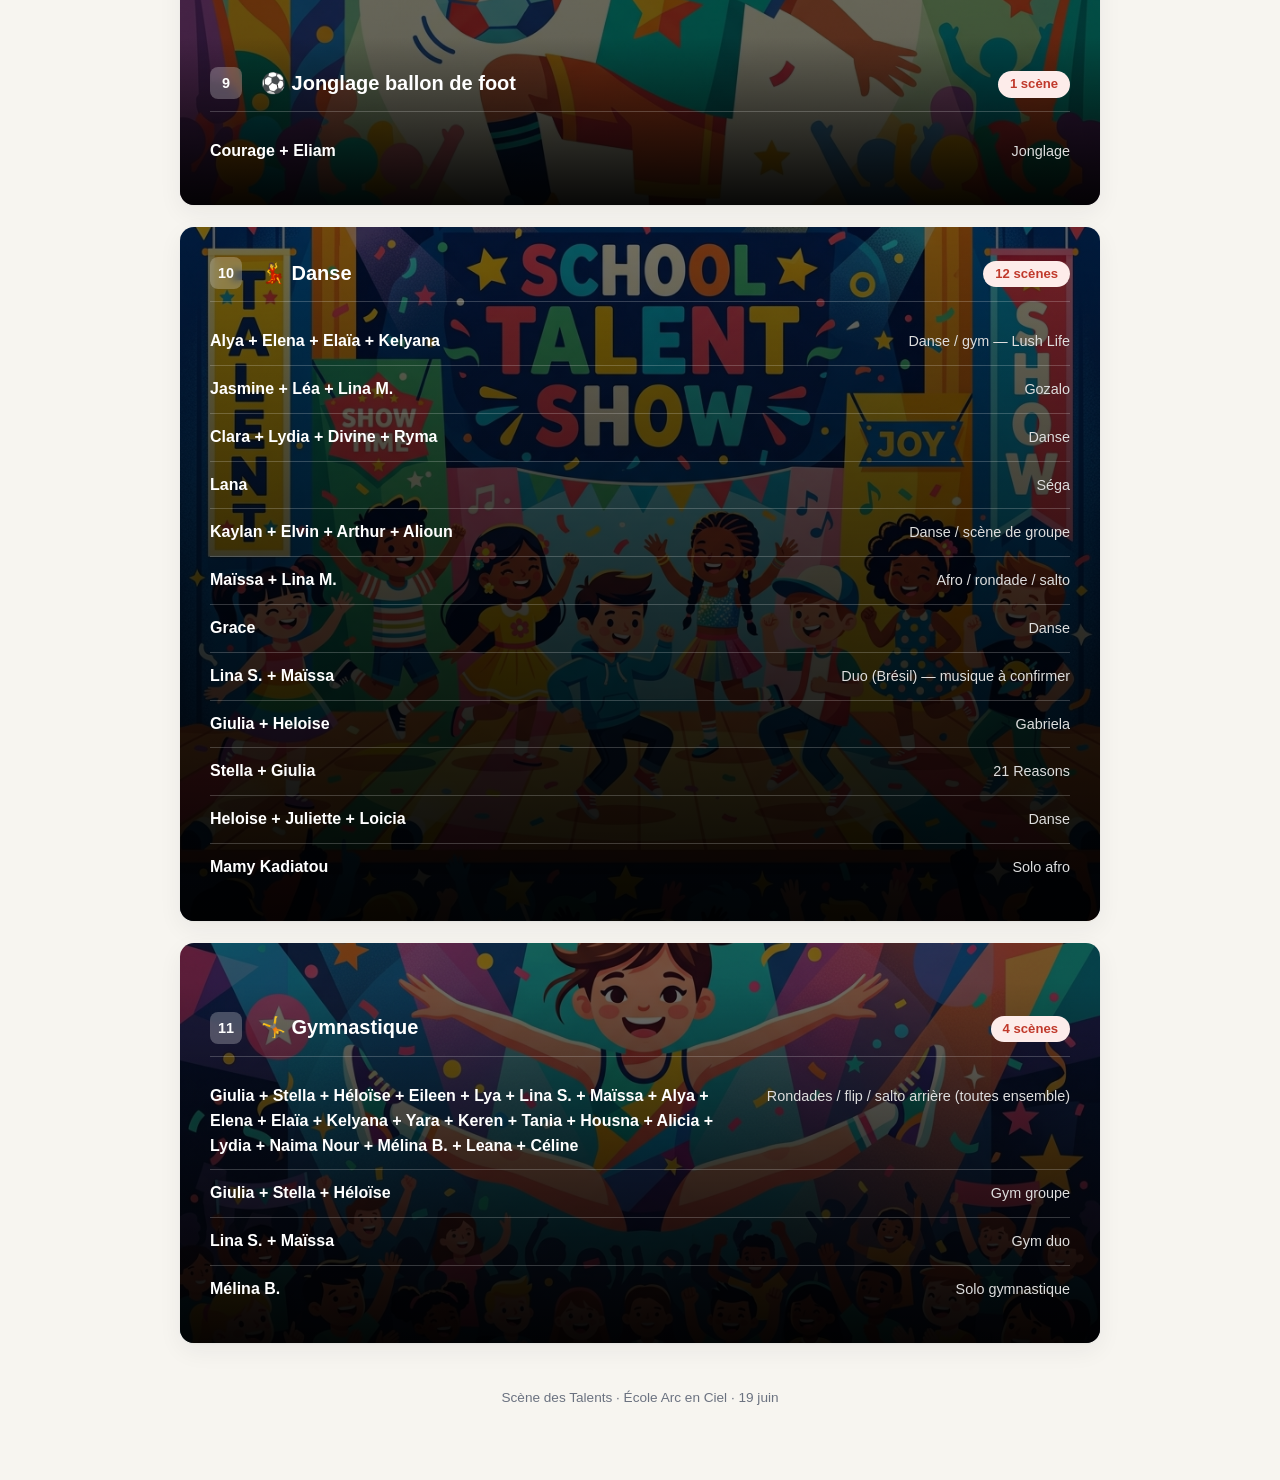
==== commit c79f41fc: "add Nico planning and update show order" ====
--- a/index.html
+++ b/index.html
@@ -47,6 +47,8 @@
         <li><a href="index.html" class="active">Accueil</a></li>
         <li><a href="enfants.html">Enfants</a></li>
         <li><a href="orga.html">Organisation</a></li>
+        <li><a href="repetition.html">Répétitions</a></li>
+        <li><a href="nico.html">Nico</a></li>
         <li><a href="stats.html">Statistiques</a></li>
       </ul>
     </div>
--- a/styles.css
+++ b/styles.css
@@ -115,21 +115,34 @@
   .nav-toggle { display: inline-flex; }
   .nav-links {
     position: absolute;
-    top: 100%; left: 0; right: 0;
+    top: 100%;
+    left: 50%;
+    right: auto;
+    width: min(calc(100vw - 32px), 360px);
     flex-direction: column;
     align-items: stretch;
-    gap: 4px;
-    padding: 10px 16px 16px;
-    background: var(--bg);
-    border-bottom: 1px solid var(--line);
+    gap: 8px;
+    padding: 14px 12px 18px;
+    background: rgba(247,245,240,.98);
+    border: 1px solid var(--line);
+    border-top: 0;
+    border-radius: 0 0 14px 14px;
     box-shadow: var(--shadow);
-    transform: translateY(-8px);
+    transform: translate(-50%, -8px);
     opacity: 0;
     pointer-events: none;
     transition: opacity .18s, transform .18s;
   }
-  .nav-links.open { opacity: 1; transform: translateY(0); pointer-events: auto; }
-  .nav-links a { padding: 12px 14px; border-radius: 10px; }
+  .nav-links.open { opacity: 1; transform: translate(-50%, 0); pointer-events: auto; }
+  .nav-links li { width: 100%; }
+  .nav-links a {
+    display: block;
+    width: 100%;
+    padding: 14px 16px;
+    border-radius: 10px;
+    line-height: 1.35;
+    text-align: left;
+  }
 }
 
 /* ---------- Mise en page ---------- */
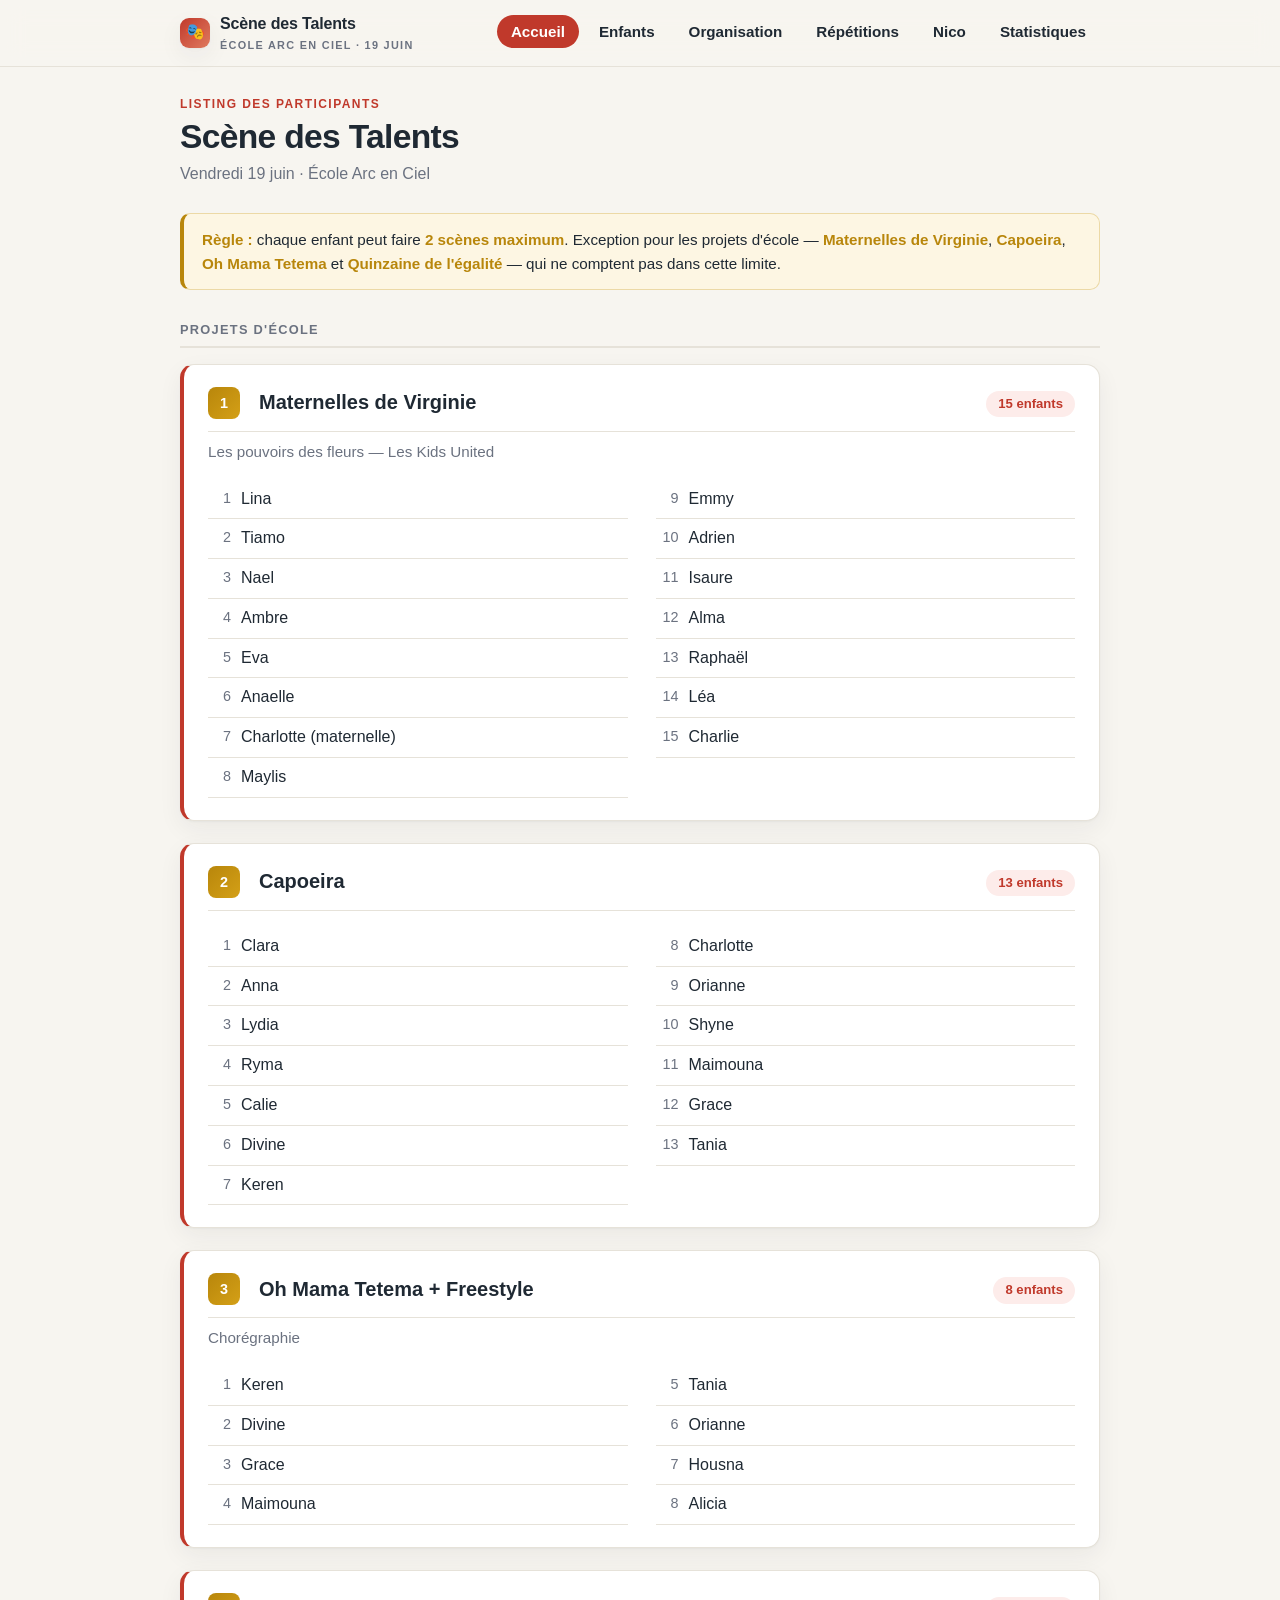
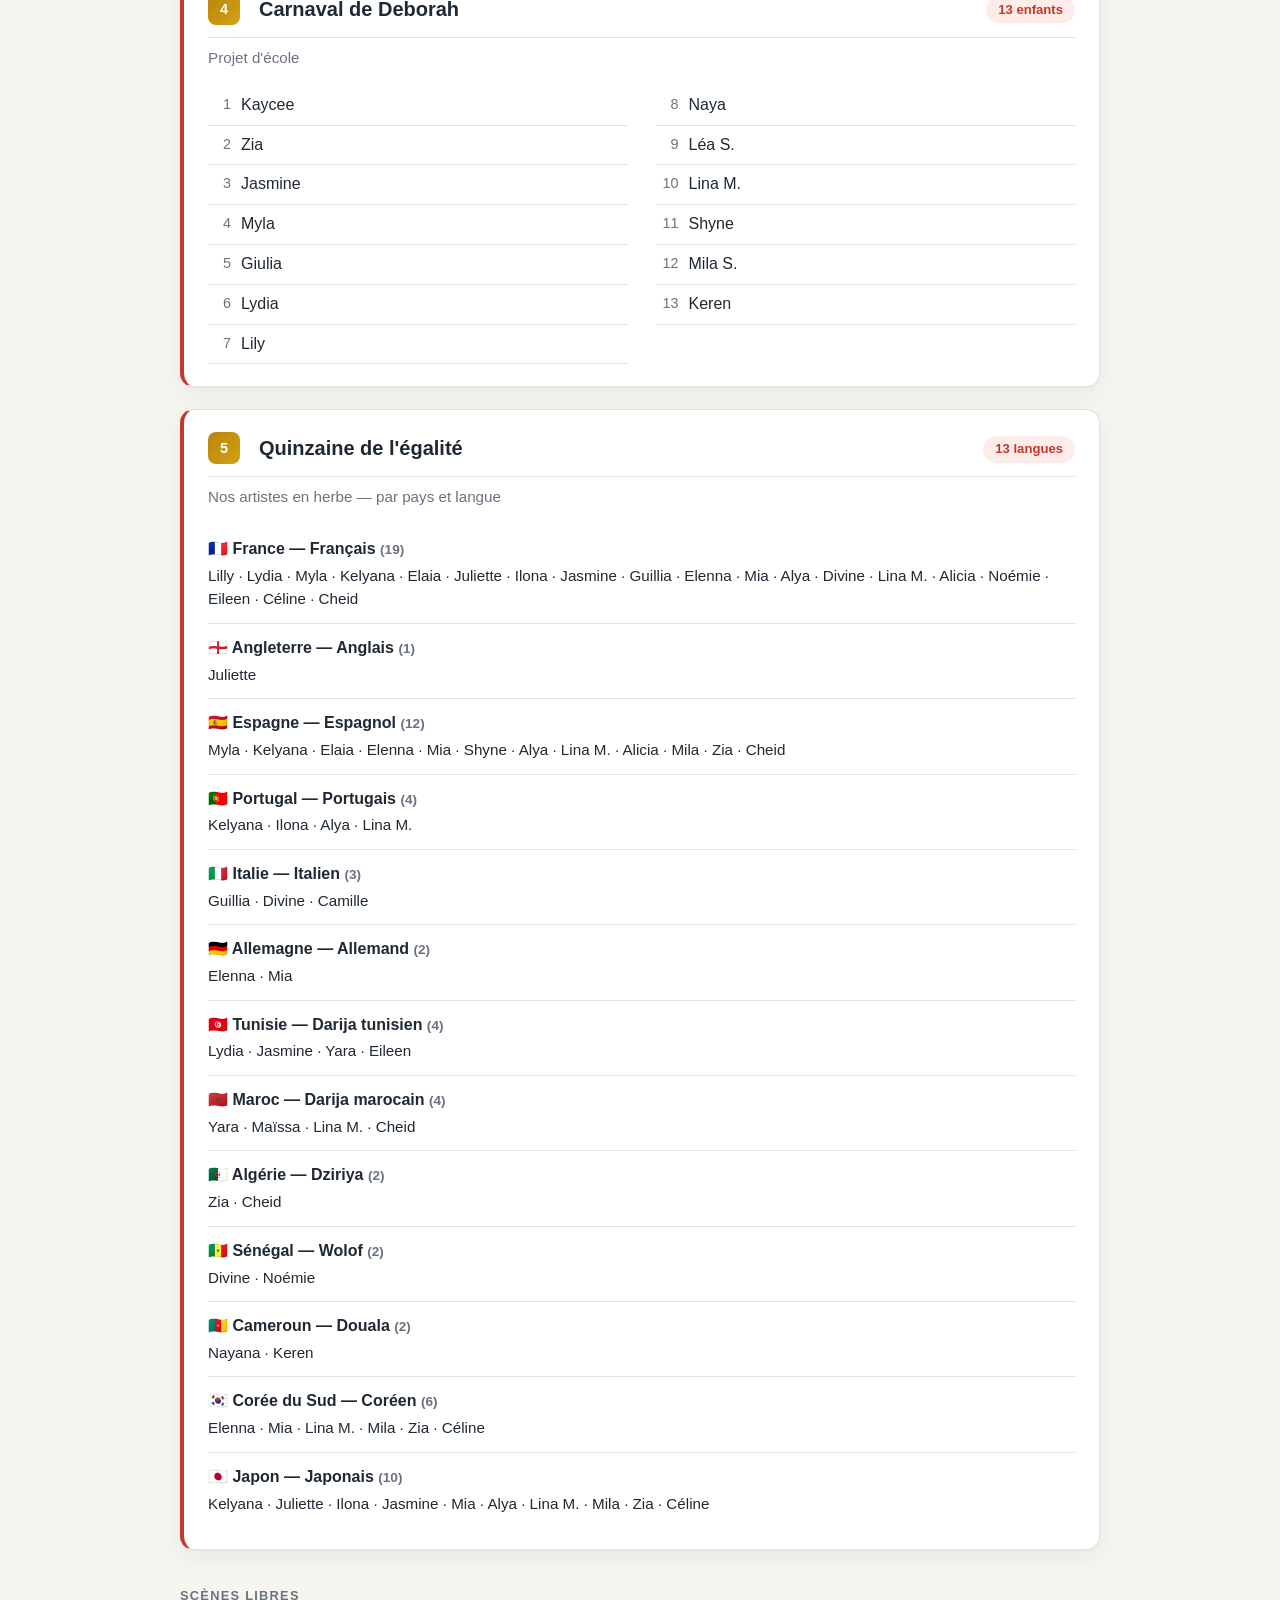
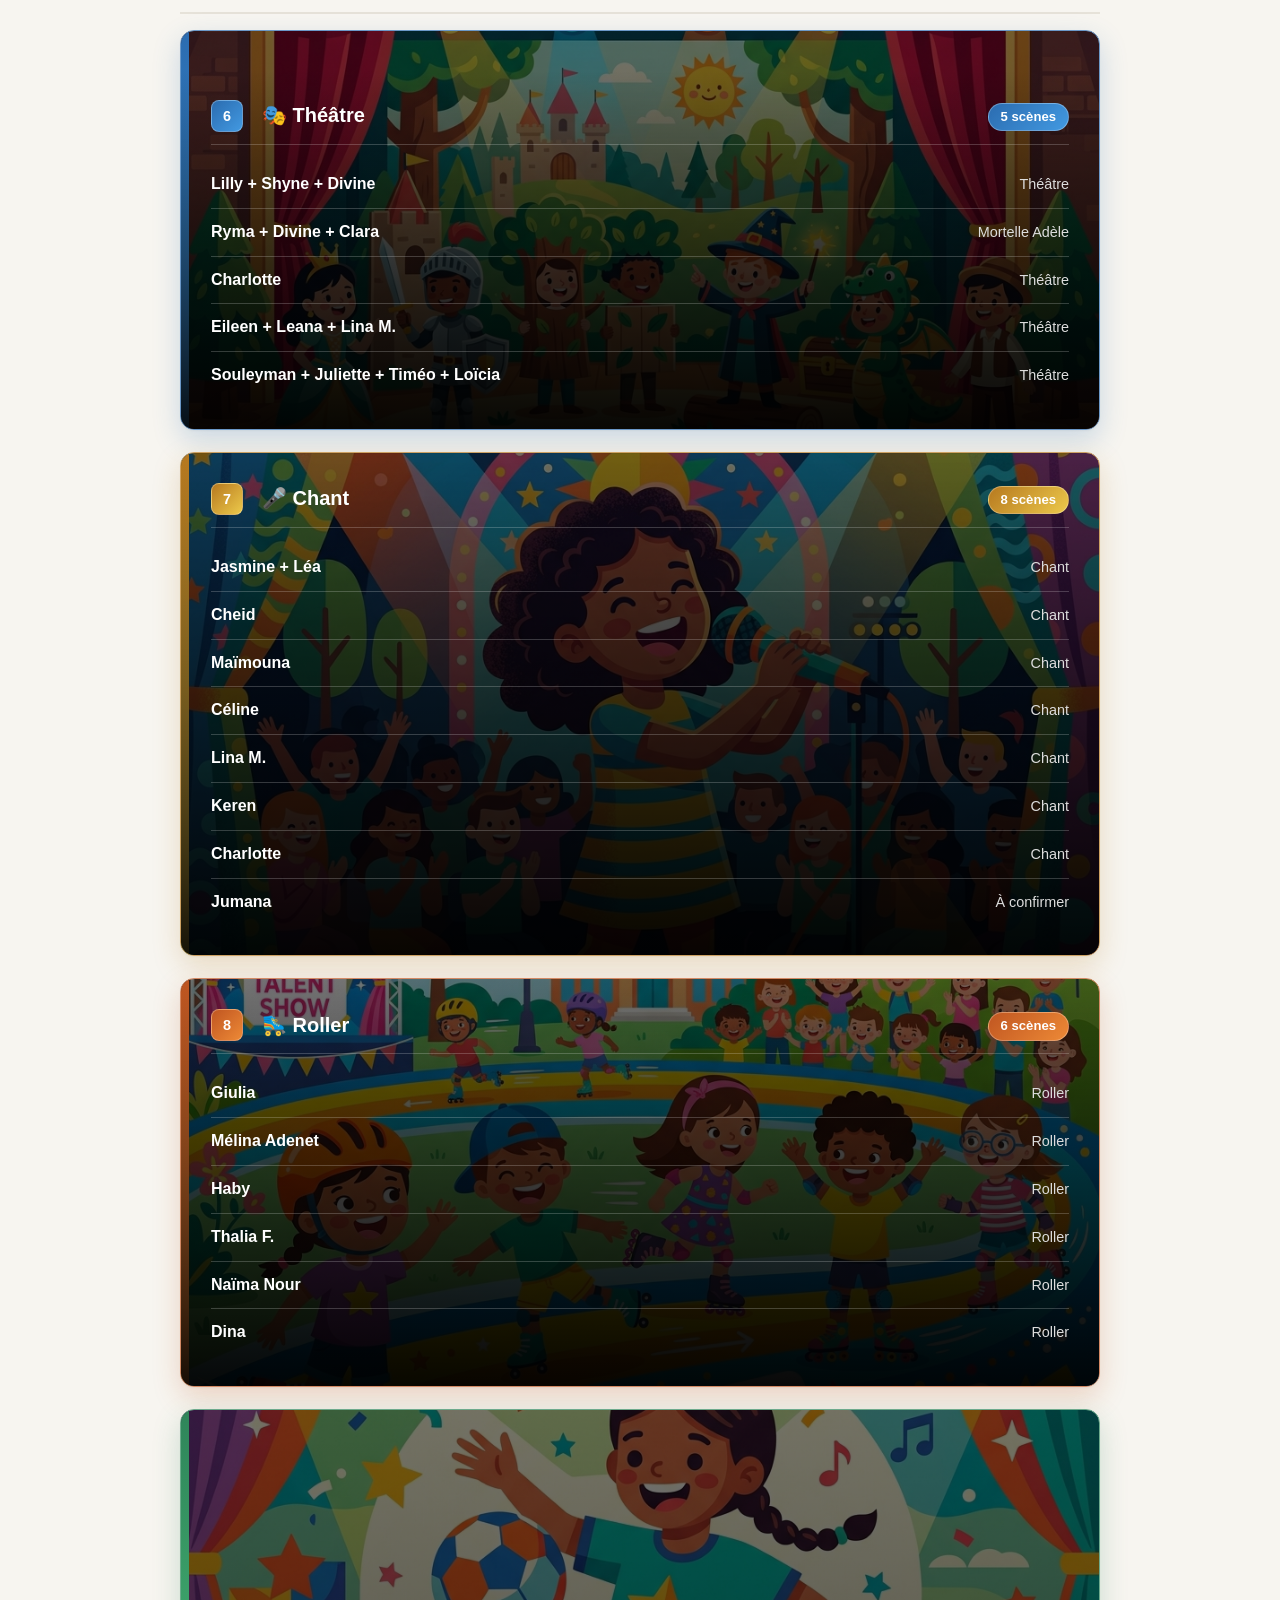
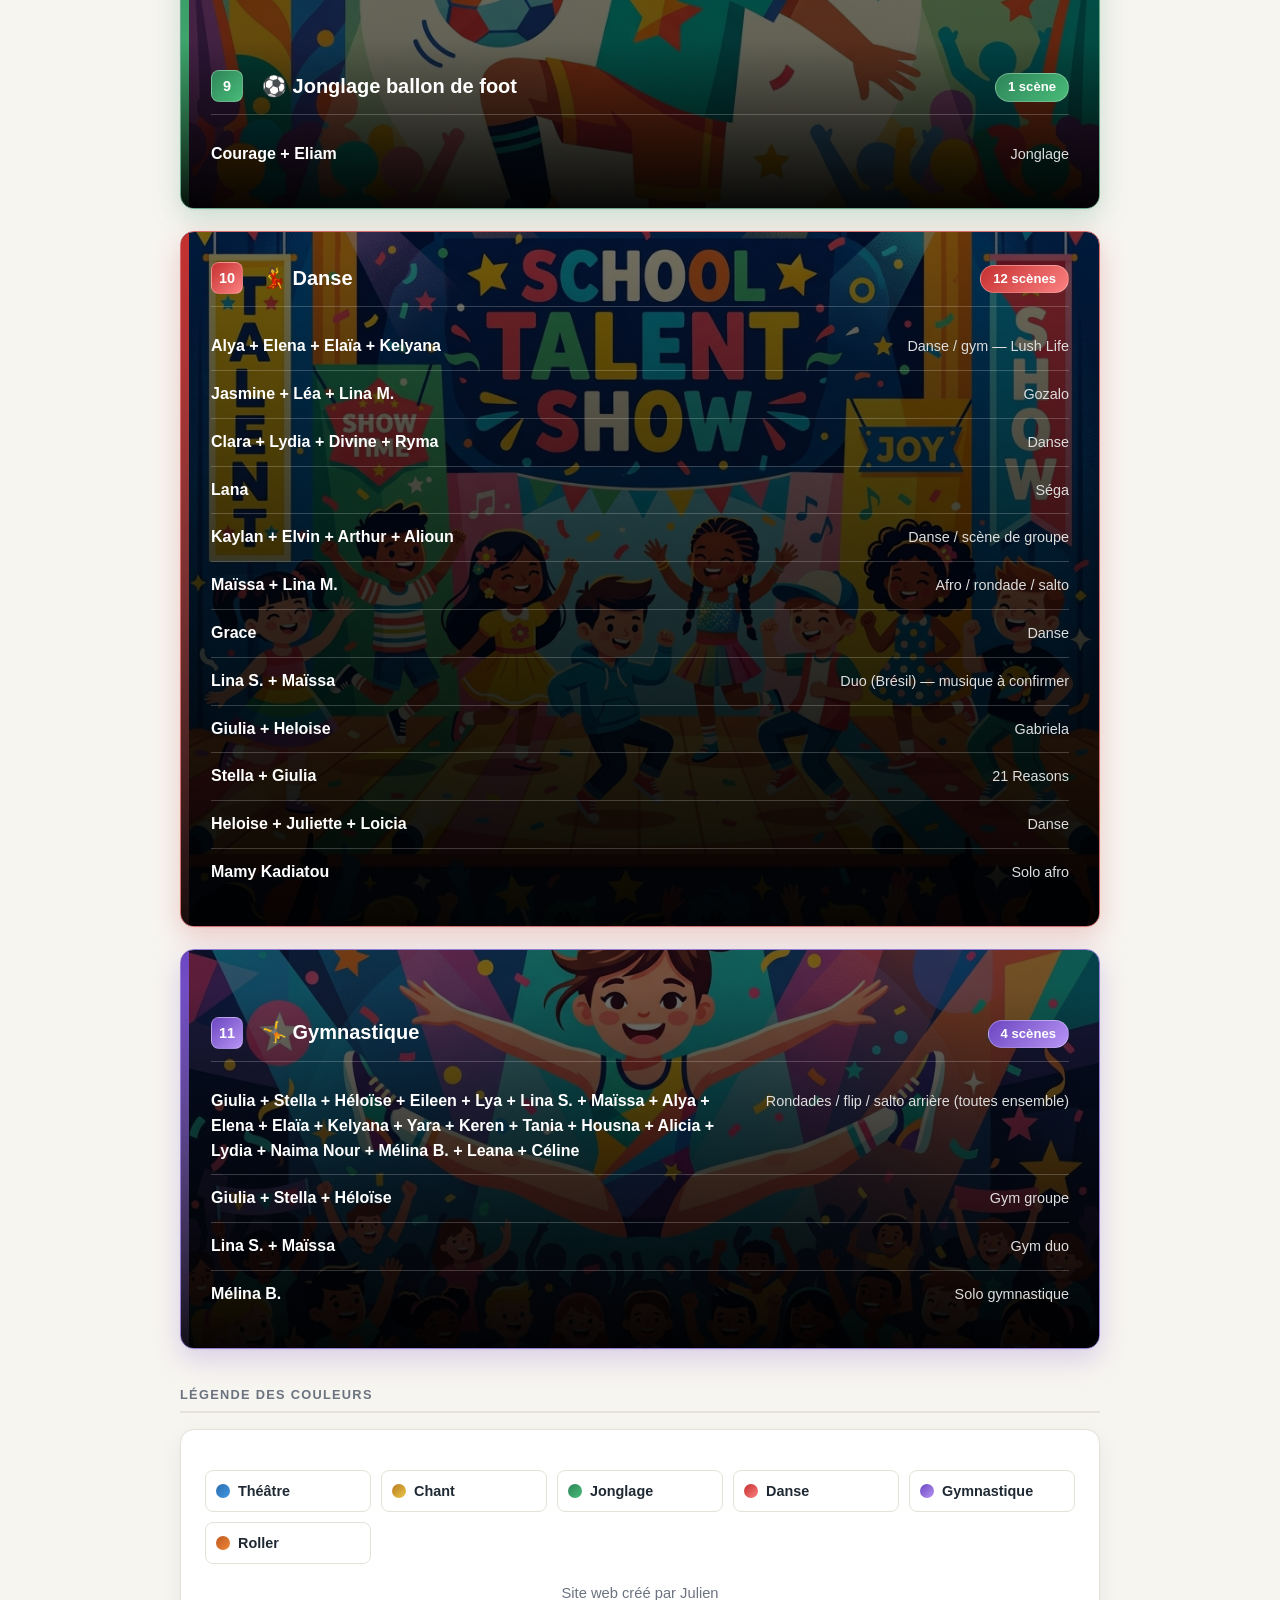
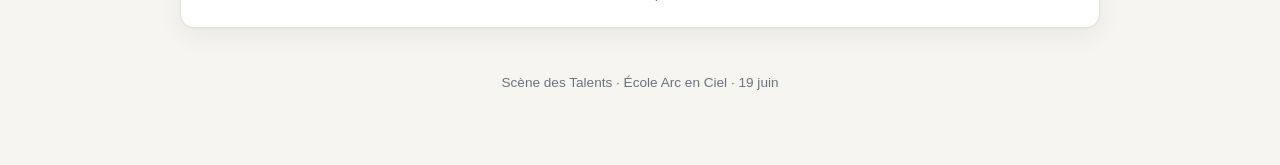
==== commit fb15ff8a: "Harmonise planning and category colors" ====
--- a/index.html
+++ b/index.html
@@ -30,6 +30,84 @@
     }
     .layout-frame .section-num {
       background: linear-gradient(135deg, var(--accent), var(--accent-2));
+    }
+    .section.free-category {
+      --cat-main: var(--accent);
+      --cat-alt: var(--accent-2);
+      border: 1px solid color-mix(in srgb, var(--cat-main) 70%, #fff);
+      box-shadow: 0 1px 2px rgba(31,41,51,.04), 0 10px 28px color-mix(in srgb, var(--cat-main) 22%, transparent);
+    }
+    .section.free-category::before {
+      content: '';
+      position: absolute;
+      inset: 0 auto 0 0;
+      width: 8px;
+      background: linear-gradient(180deg, var(--cat-main), var(--cat-alt));
+      z-index: 1;
+    }
+    .section.free-category .hero-content {
+      position: relative;
+      z-index: 2;
+    }
+    .section.free-category .section-num,
+    .section.free-category .count {
+      background: linear-gradient(135deg, var(--cat-main), var(--cat-alt));
+      color: #fff;
+      border: 1px solid rgba(255,255,255,.28);
+    }
+    .section.free-category.theatre {
+      --cat-main: #2b6cb0;
+      --cat-alt: #4299e1;
+    }
+    .section.free-category.chant {
+      --cat-main: #b7791f;
+      --cat-alt: #ecc94b;
+    }
+    .section.free-category.jonglage {
+      --cat-main: #2f855a;
+      --cat-alt: #48bb78;
+    }
+    .section.free-category.danse {
+      --cat-main: #c53030;
+      --cat-alt: #fc8181;
+    }
+    .section.free-category.gymnastique {
+      --cat-main: #6b46c1;
+      --cat-alt: #b794f4;
+    }
+    .section.free-category.roller {
+      --cat-main: #c05621;
+      --cat-alt: #ed8936;
+    }
+    .color-legend {
+      display: grid;
+      grid-template-columns: repeat(auto-fit, minmax(150px, 1fr));
+      gap: 10px;
+      margin-top: 18px;
+    }
+    .legend-item {
+      display: flex;
+      align-items: center;
+      gap: 8px;
+      padding: 9px 10px;
+      border: 1px solid var(--line);
+      border-radius: 8px;
+      background: #fff;
+      font-size: .9rem;
+      font-weight: 700;
+    }
+    .legend-dot {
+      width: 14px;
+      height: 14px;
+      border-radius: 50%;
+      background: linear-gradient(135deg, var(--legend-main), var(--legend-alt));
+      flex-shrink: 0;
+    }
+    .site-credit {
+      margin: 18px 0 0;
+      color: var(--muted);
+      font-size: .92rem;
+      text-align: center;
     }
   </style>
 </head>
@@ -73,6 +151,19 @@
     <p class="cat-title">Scènes libres</p>
     <div id="free"></div>
 
+    <p class="cat-title">Légende des couleurs</p>
+    <section class="section">
+      <div class="color-legend">
+        <div class="legend-item" style="--legend-main:#2b6cb0;--legend-alt:#4299e1"><span class="legend-dot"></span>Théâtre</div>
+        <div class="legend-item" style="--legend-main:#b7791f;--legend-alt:#ecc94b"><span class="legend-dot"></span>Chant</div>
+        <div class="legend-item" style="--legend-main:#2f855a;--legend-alt:#48bb78"><span class="legend-dot"></span>Jonglage</div>
+        <div class="legend-item" style="--legend-main:#c53030;--legend-alt:#fc8181"><span class="legend-dot"></span>Danse</div>
+        <div class="legend-item" style="--legend-main:#6b46c1;--legend-alt:#b794f4"><span class="legend-dot"></span>Gymnastique</div>
+        <div class="legend-item" style="--legend-main:#c05621;--legend-alt:#ed8936"><span class="legend-dot"></span>Roller</div>
+      </div>
+      <p class="site-credit">Site web créé par Julien</p>
+    </section>
+
     <footer>Scène des Talents · École Arc en Ciel · 19 juin</footer>
   </div>
 
@@ -124,6 +215,15 @@
       "Jonglage ballon de foot": "images/jonglage_frame_1781248819978.png"
     };
 
+    const catClass = name => ({
+      "Théâtre": "theatre",
+      "Chant": "chant",
+      "Jonglage ballon de foot": "jonglage",
+      "Danse": "danse",
+      "Gymnastique": "gymnastique",
+      "Roller": "roller"
+    }[name] || '');
+
     const sceneCard = (c) => {
       sectionNum++;
       const num = sectionNum;
@@ -131,7 +231,7 @@
       const isHero = true;
 
       if (isHero) {
-        return `<section class="section layout-hero" style="background-image: linear-gradient(rgba(0,0,0,0.55), rgba(0,0,0,0.65)), url('${imageUrl}')">
+        return `<section class="section layout-hero free-category ${catClass(c.name)}" style="background-image: linear-gradient(rgba(0,0,0,0.55), rgba(0,0,0,0.65)), url('${imageUrl}')">
           <div class="hero-content">
             <div class="section-head">
               <h2><span class="section-num">${num}</span>${c.icon} ${esc(c.name)}</h2>
@@ -142,7 +242,7 @@
           </div>
         </section>`;
       } else {
-        return `<section class="section layout-frame">
+        return `<section class="section layout-frame free-category ${catClass(c.name)}">
           <div class="frame-image-container">
              <img src="${imageUrl}" alt="${esc(c.name)}" class="frame-image">
           </div>
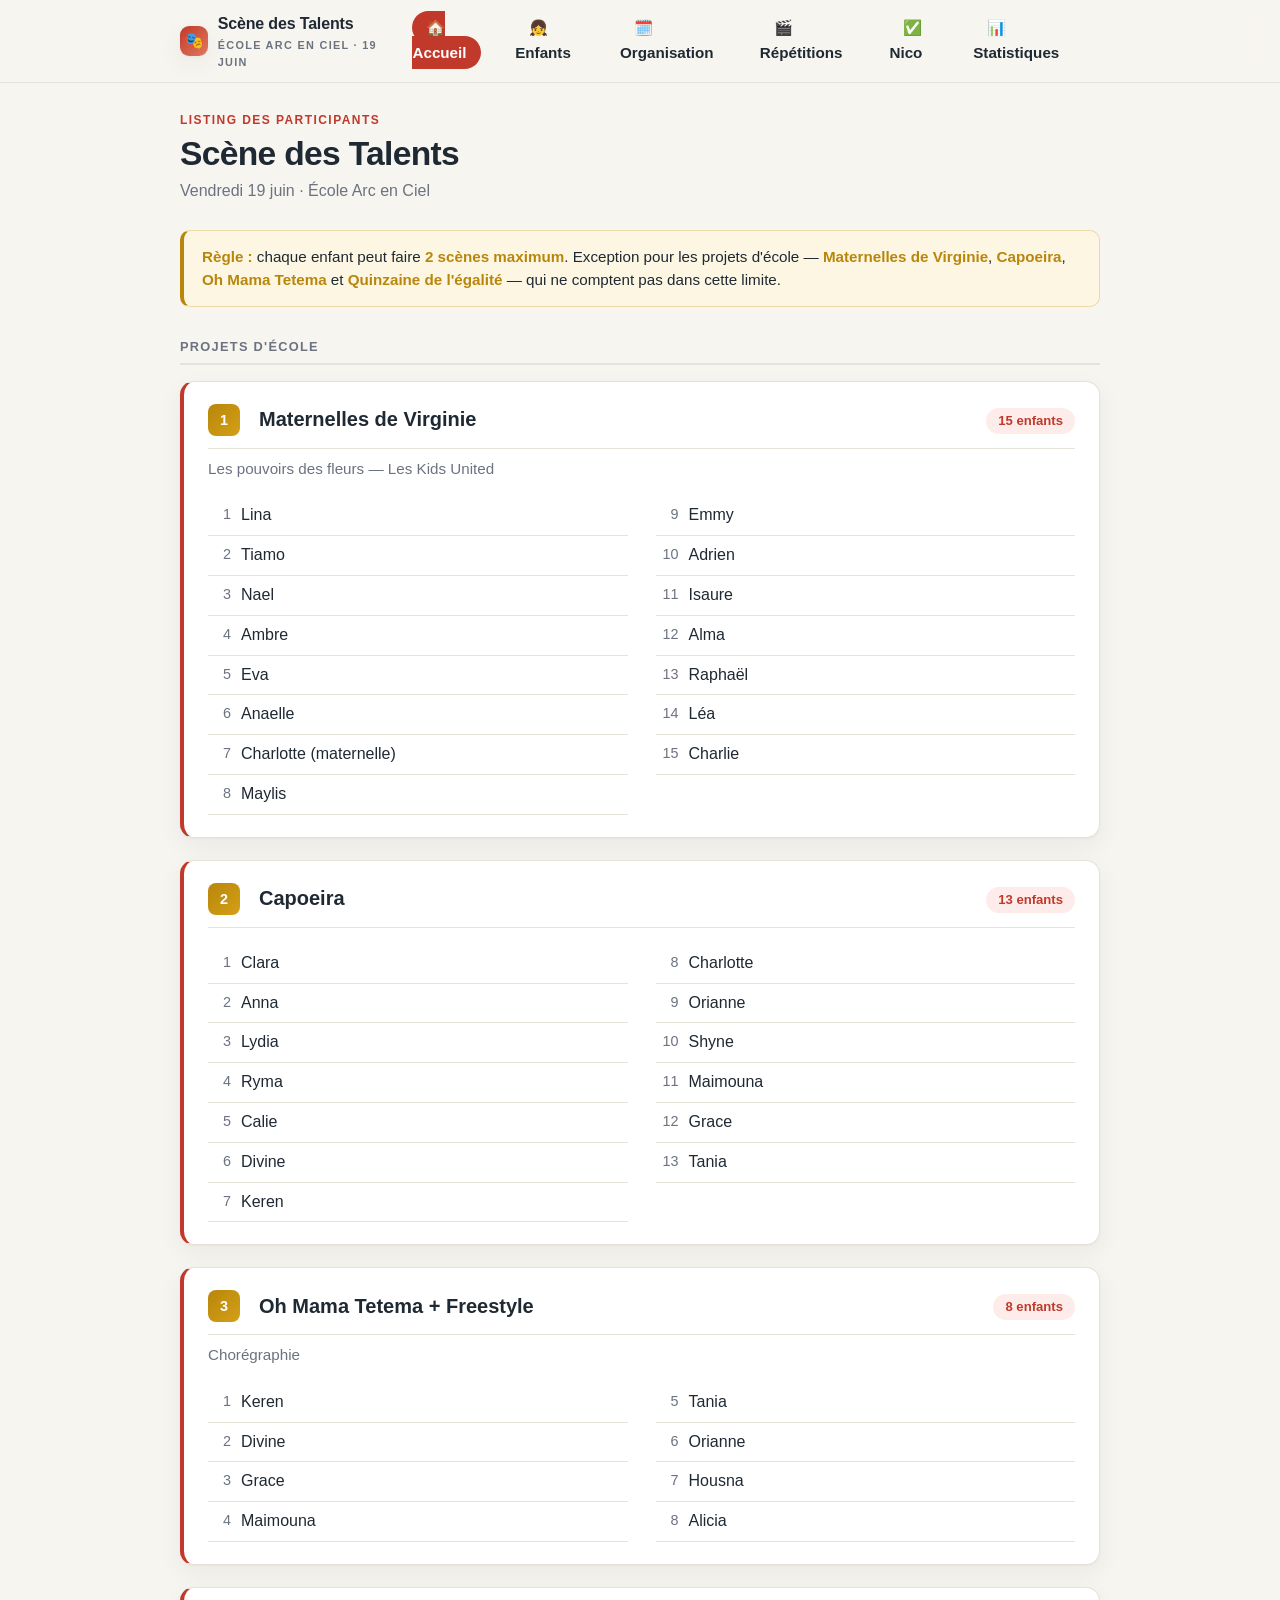
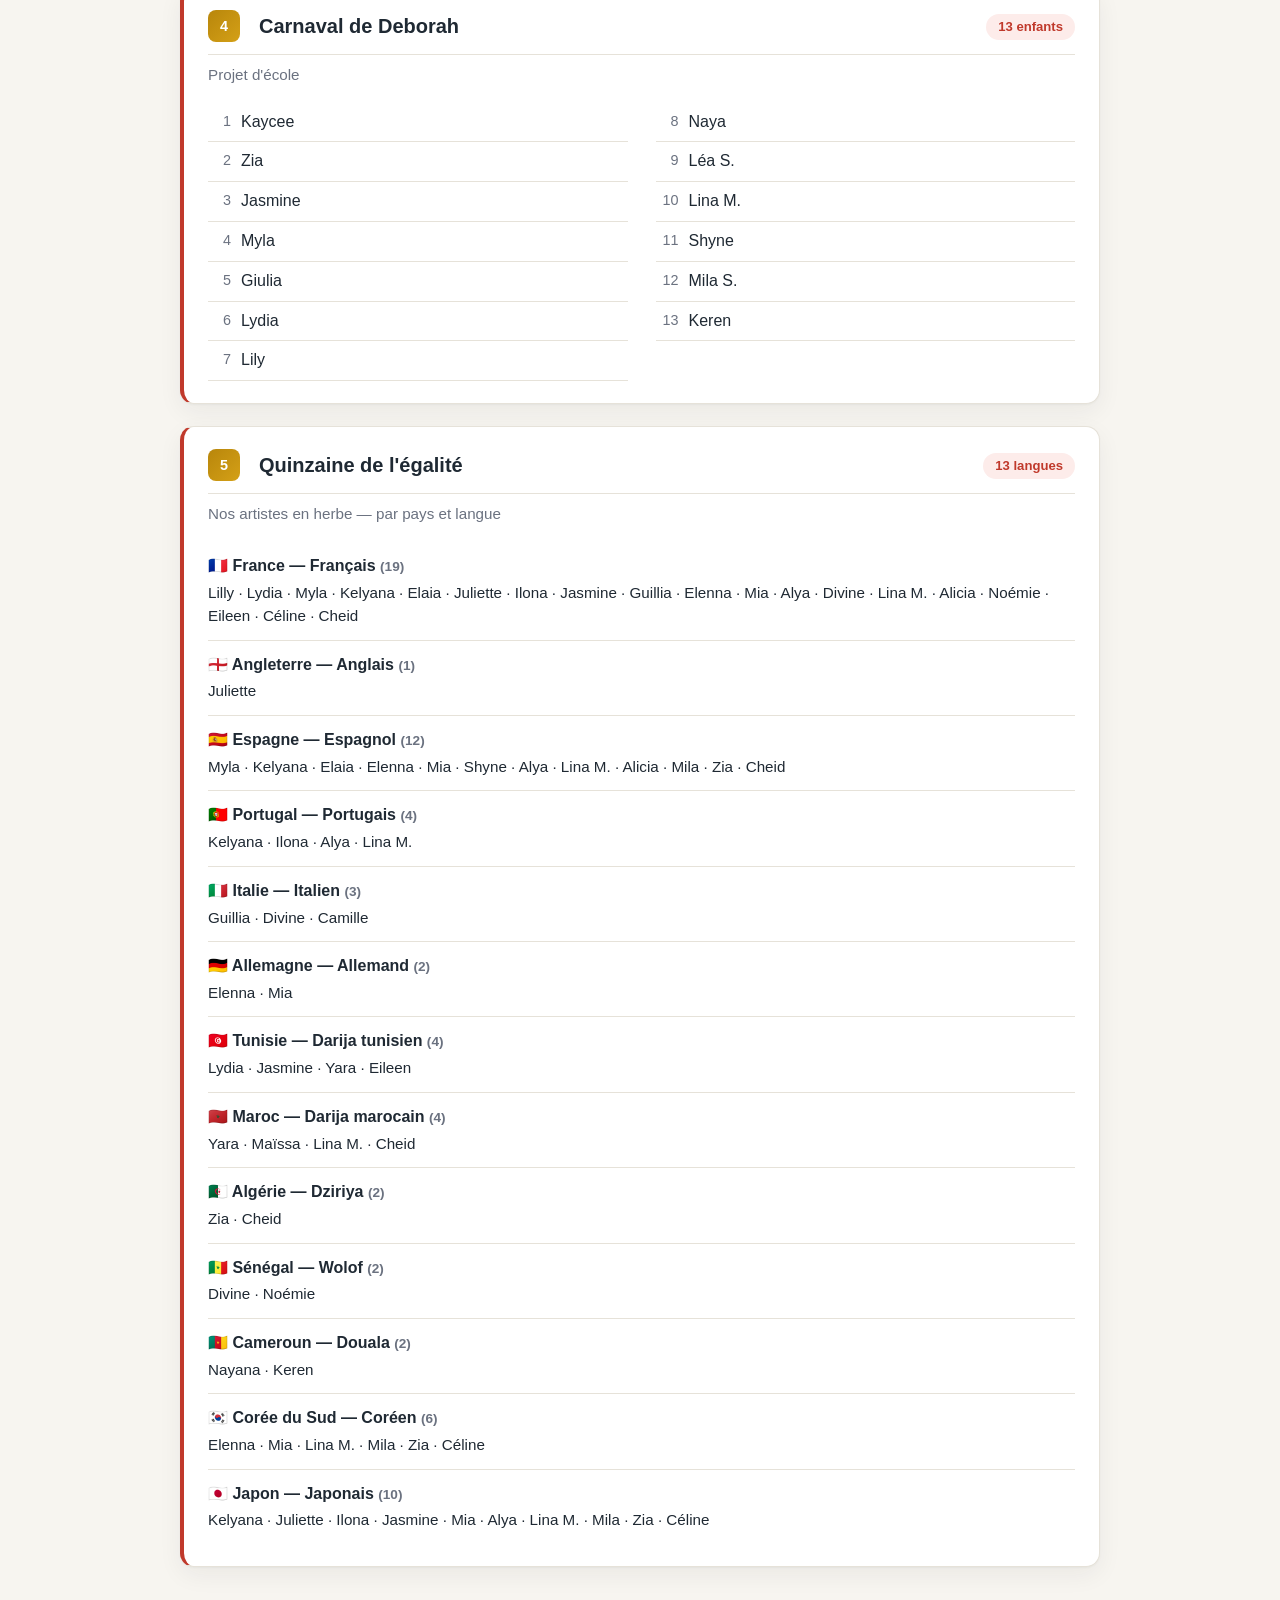
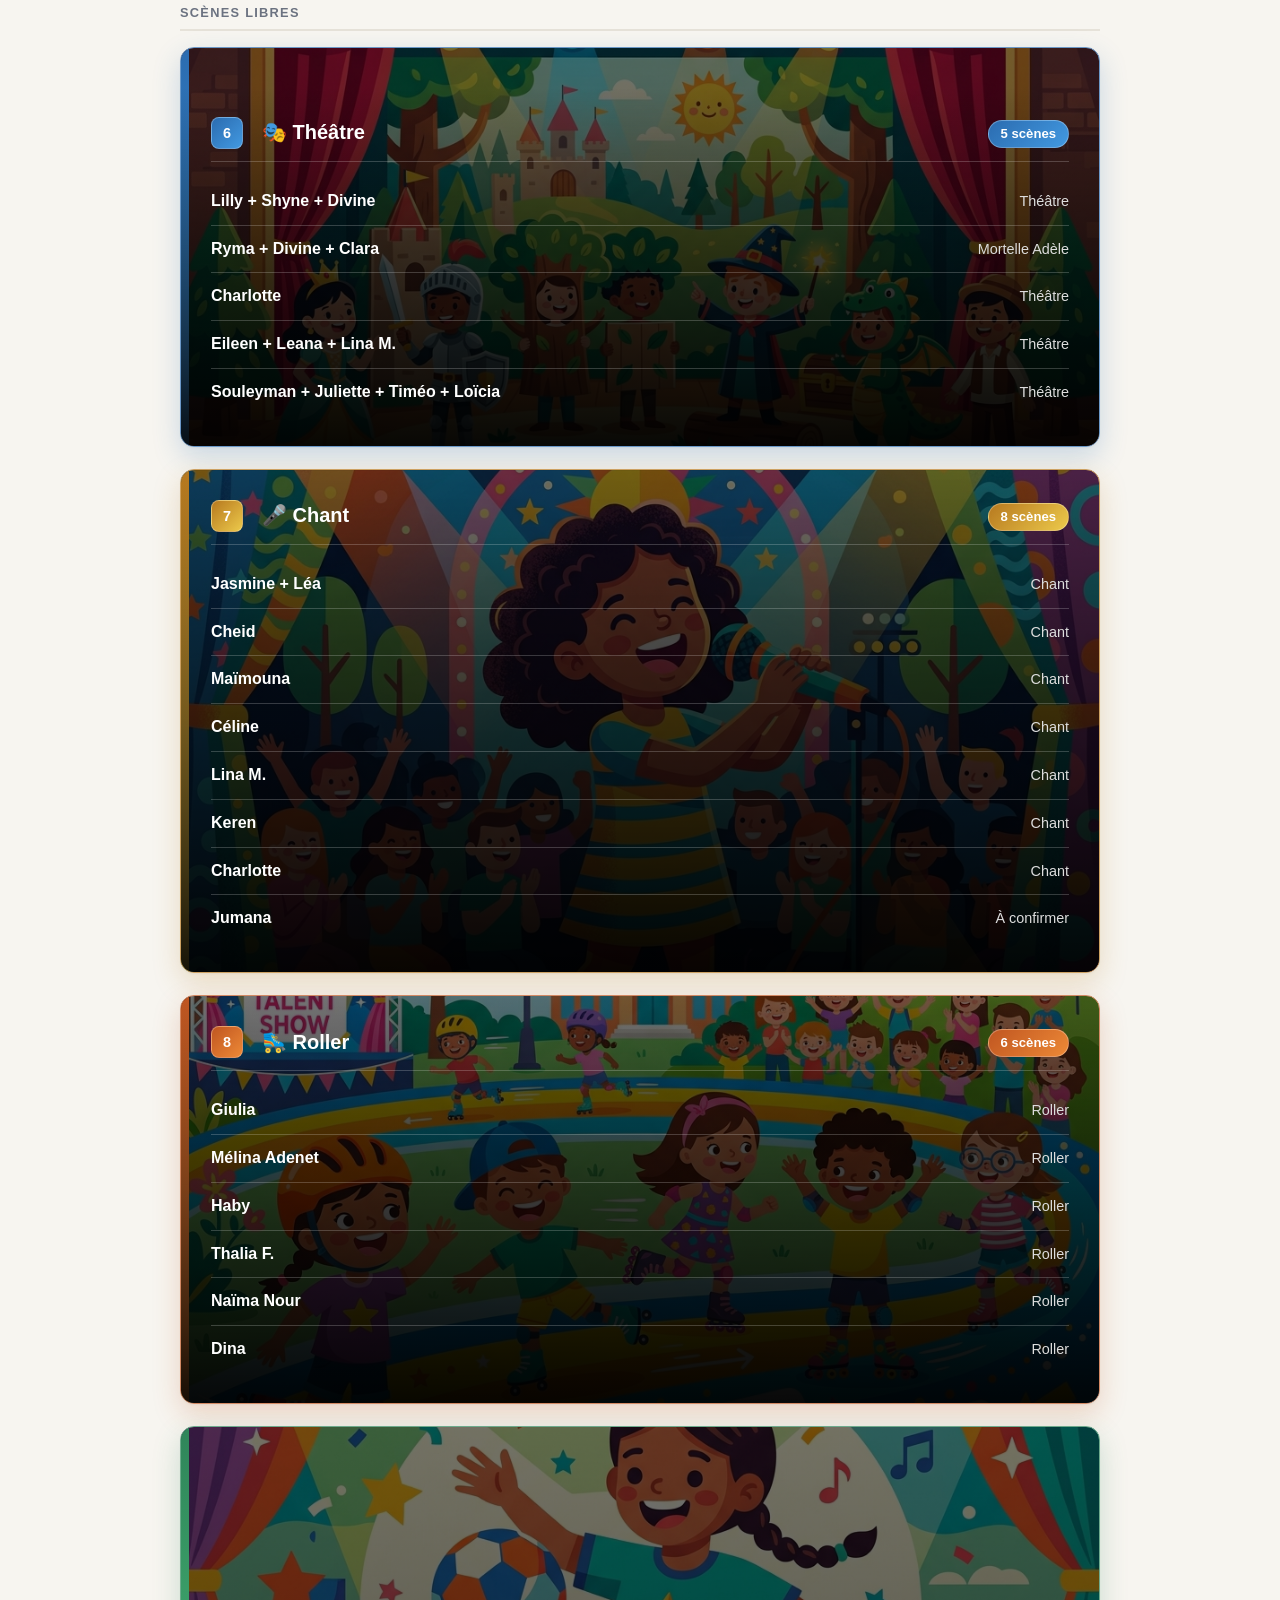
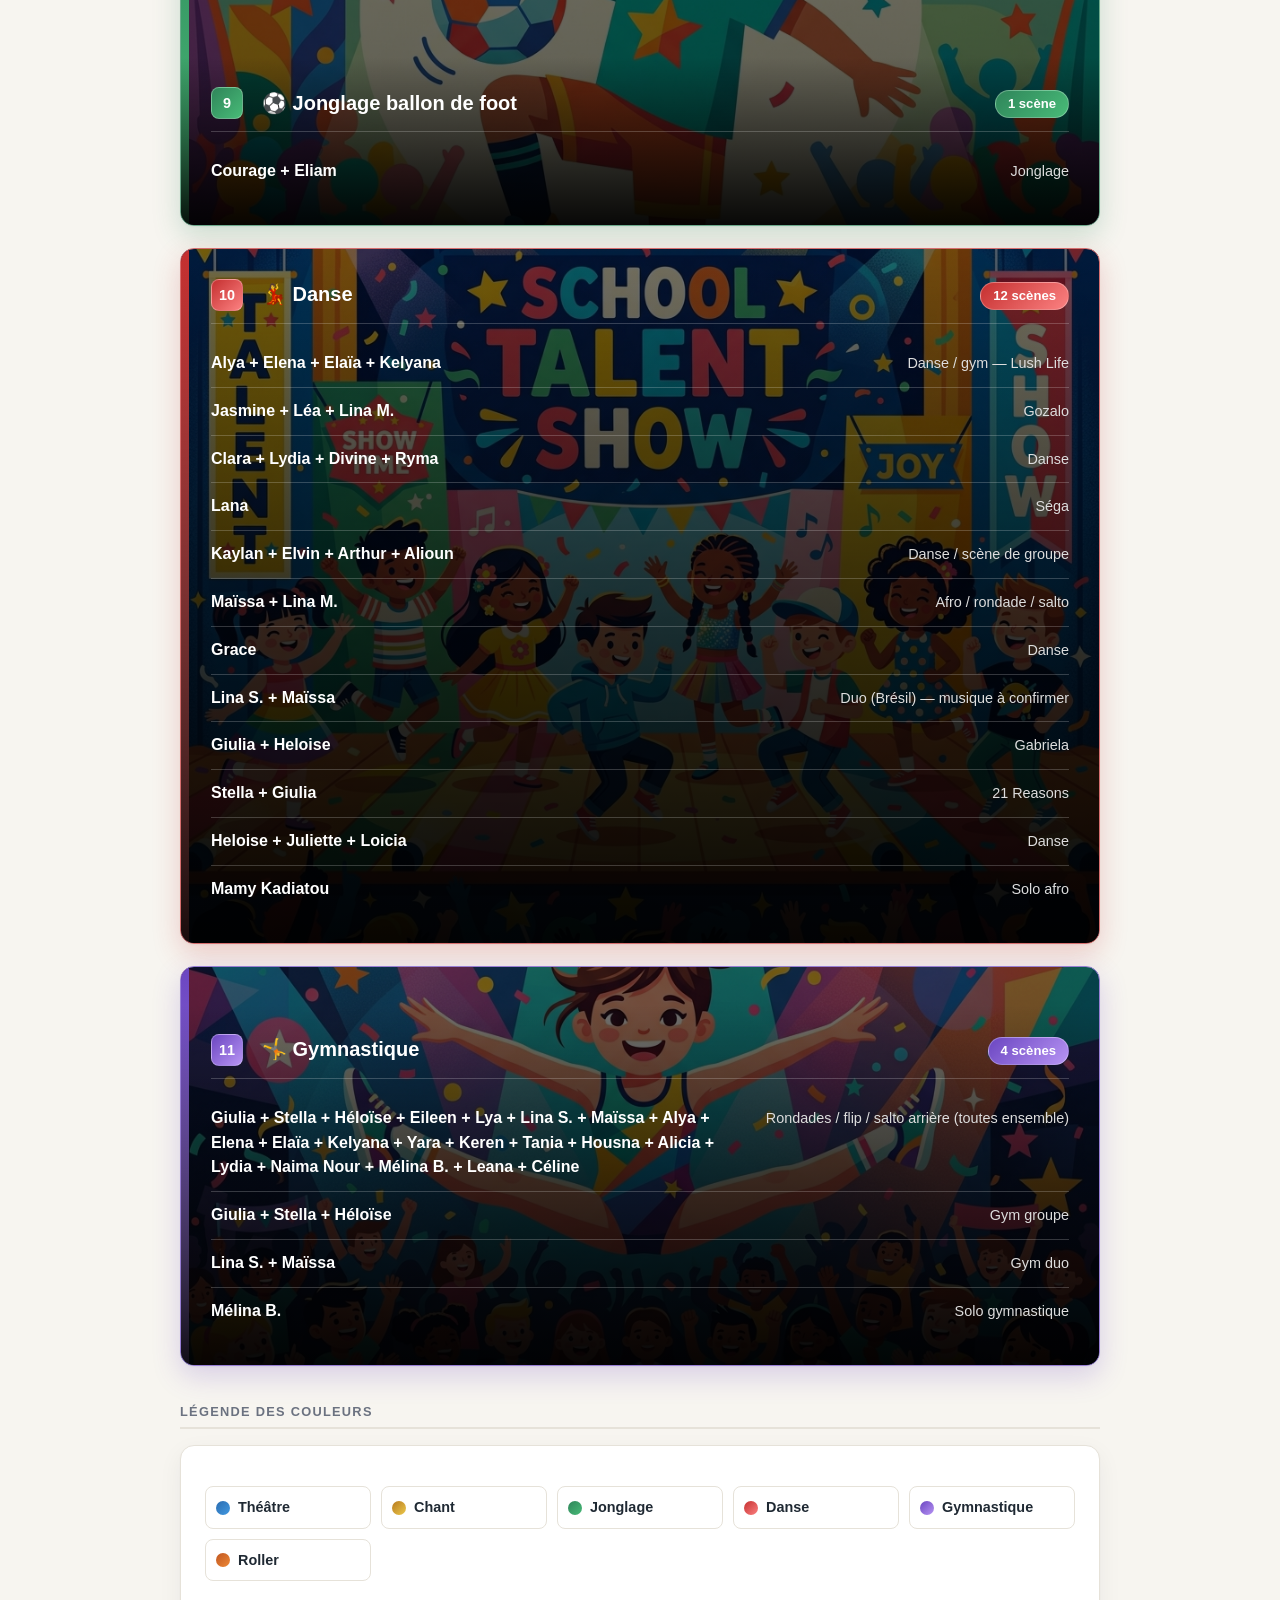
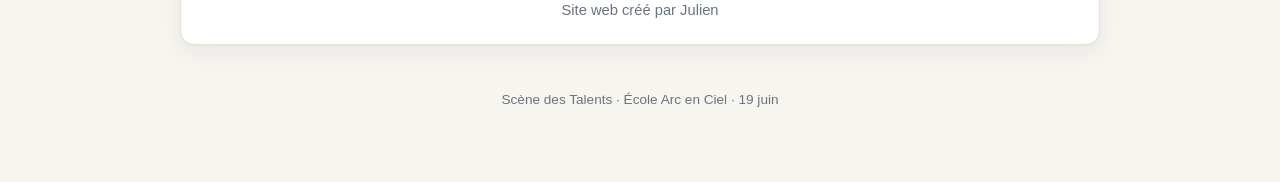
==== commit a5935ec1: "Add icons to navigation menus" ====
--- a/index.html
+++ b/index.html
@@ -122,12 +122,12 @@
         <svg viewBox="0 0 24 24" fill="none" stroke="currentColor" stroke-width="2" stroke-linecap="round"><line x1="3" y1="6" x2="21" y2="6"/><line x1="3" y1="12" x2="21" y2="12"/><line x1="3" y1="18" x2="21" y2="18"/></svg>
       </button>
       <ul class="nav-links" id="navLinks">
-        <li><a href="index.html" class="active">Accueil</a></li>
-        <li><a href="enfants.html">Enfants</a></li>
-        <li><a href="orga.html">Organisation</a></li>
-        <li><a href="repetition.html">Répétitions</a></li>
-        <li><a href="nico.html">Nico</a></li>
-        <li><a href="stats.html">Statistiques</a></li>
+        <li><a href="index.html" class="active">🏠 Accueil</a></li>
+        <li><a href="enfants.html">👧 Enfants</a></li>
+        <li><a href="orga.html">🗓️ Organisation</a></li>
+        <li><a href="repetition.html">🎬 Répétitions</a></li>
+        <li><a href="nico.html">✅ Nico</a></li>
+        <li><a href="stats.html">📊 Statistiques</a></li>
       </ul>
     </div>
   </nav>
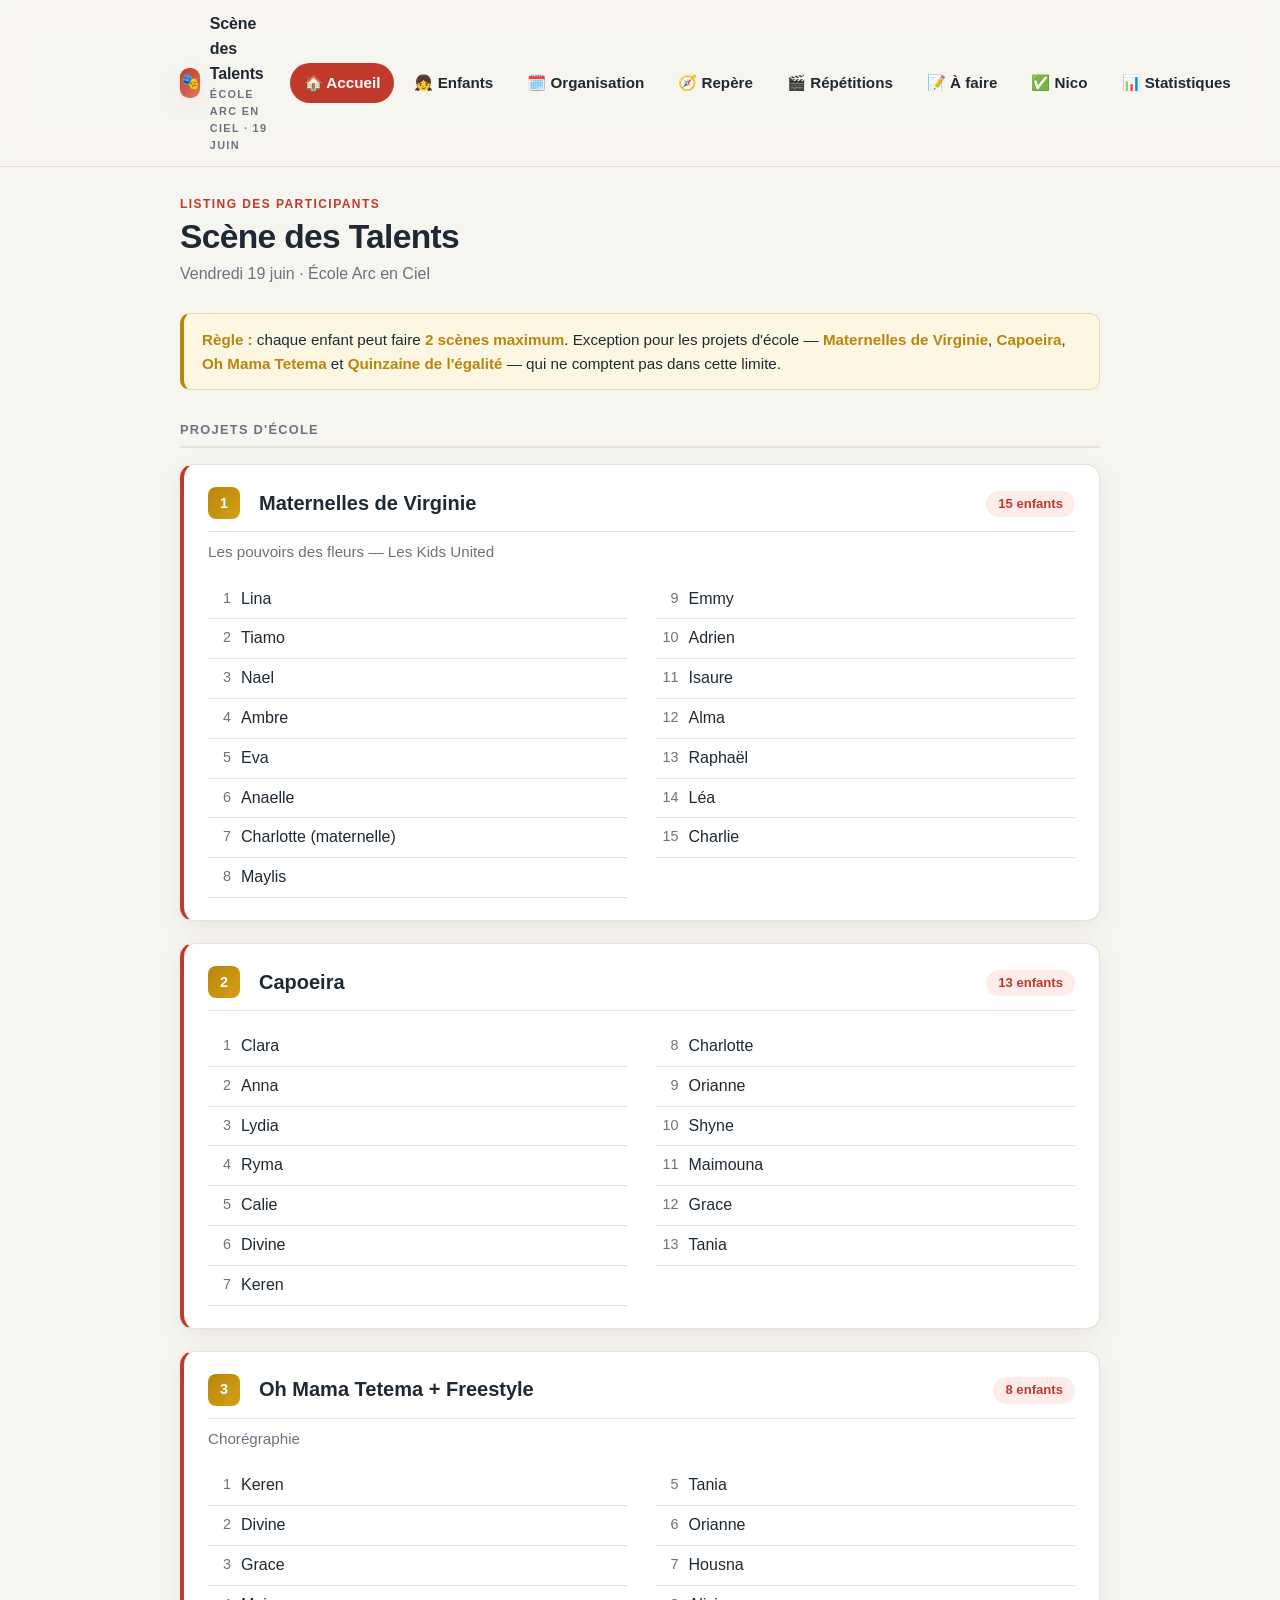
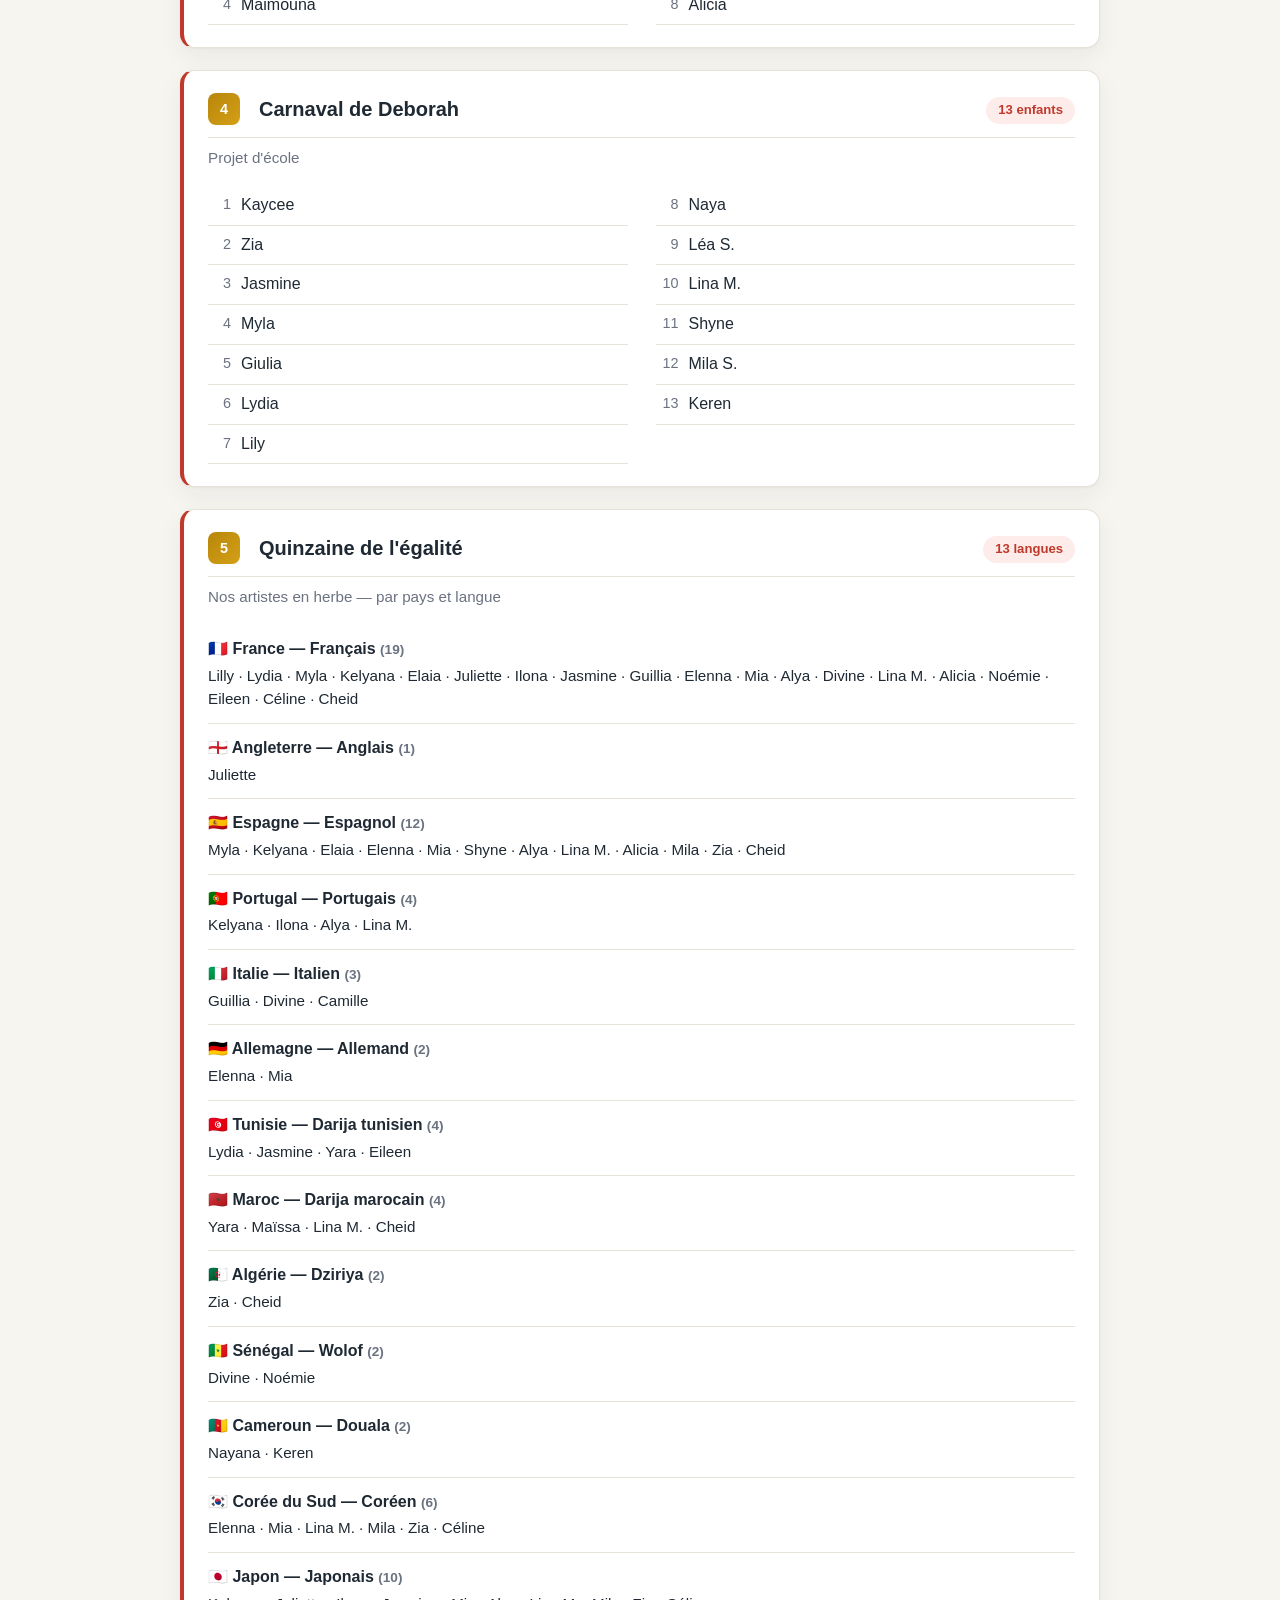
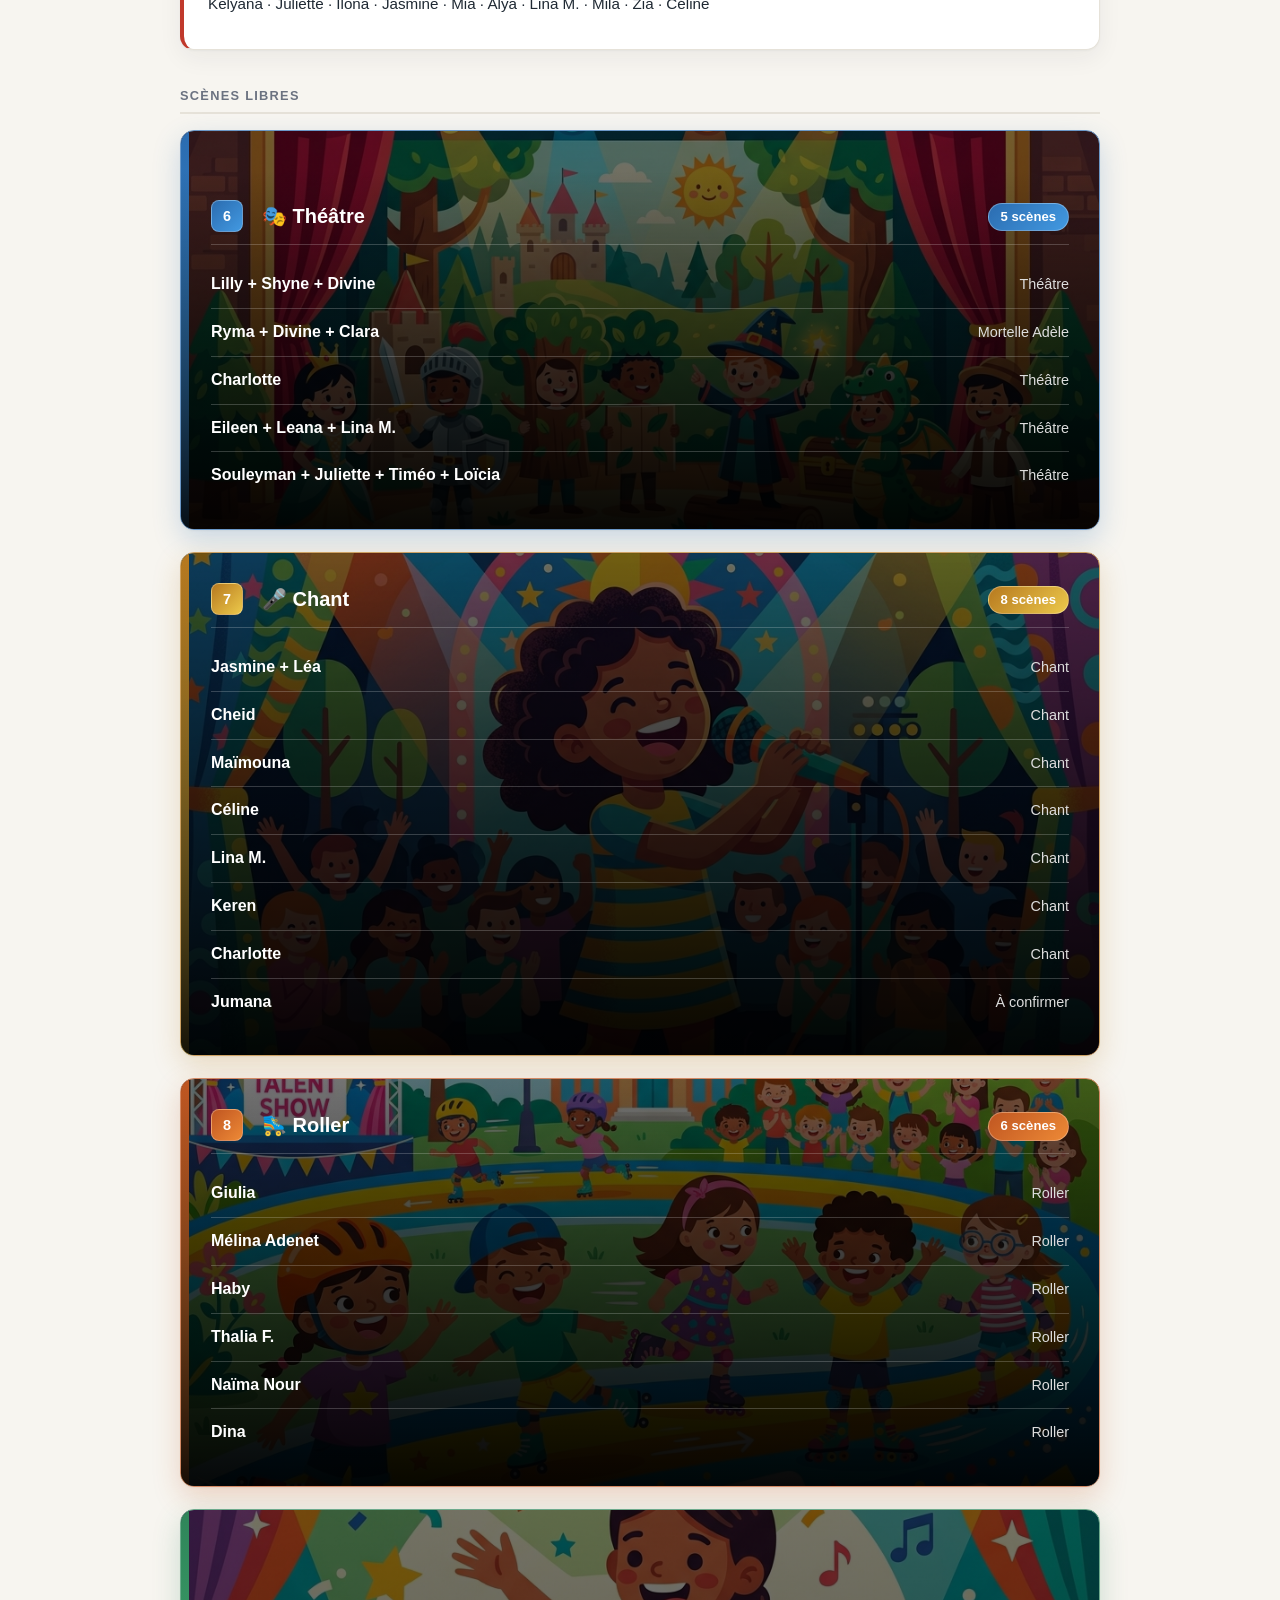
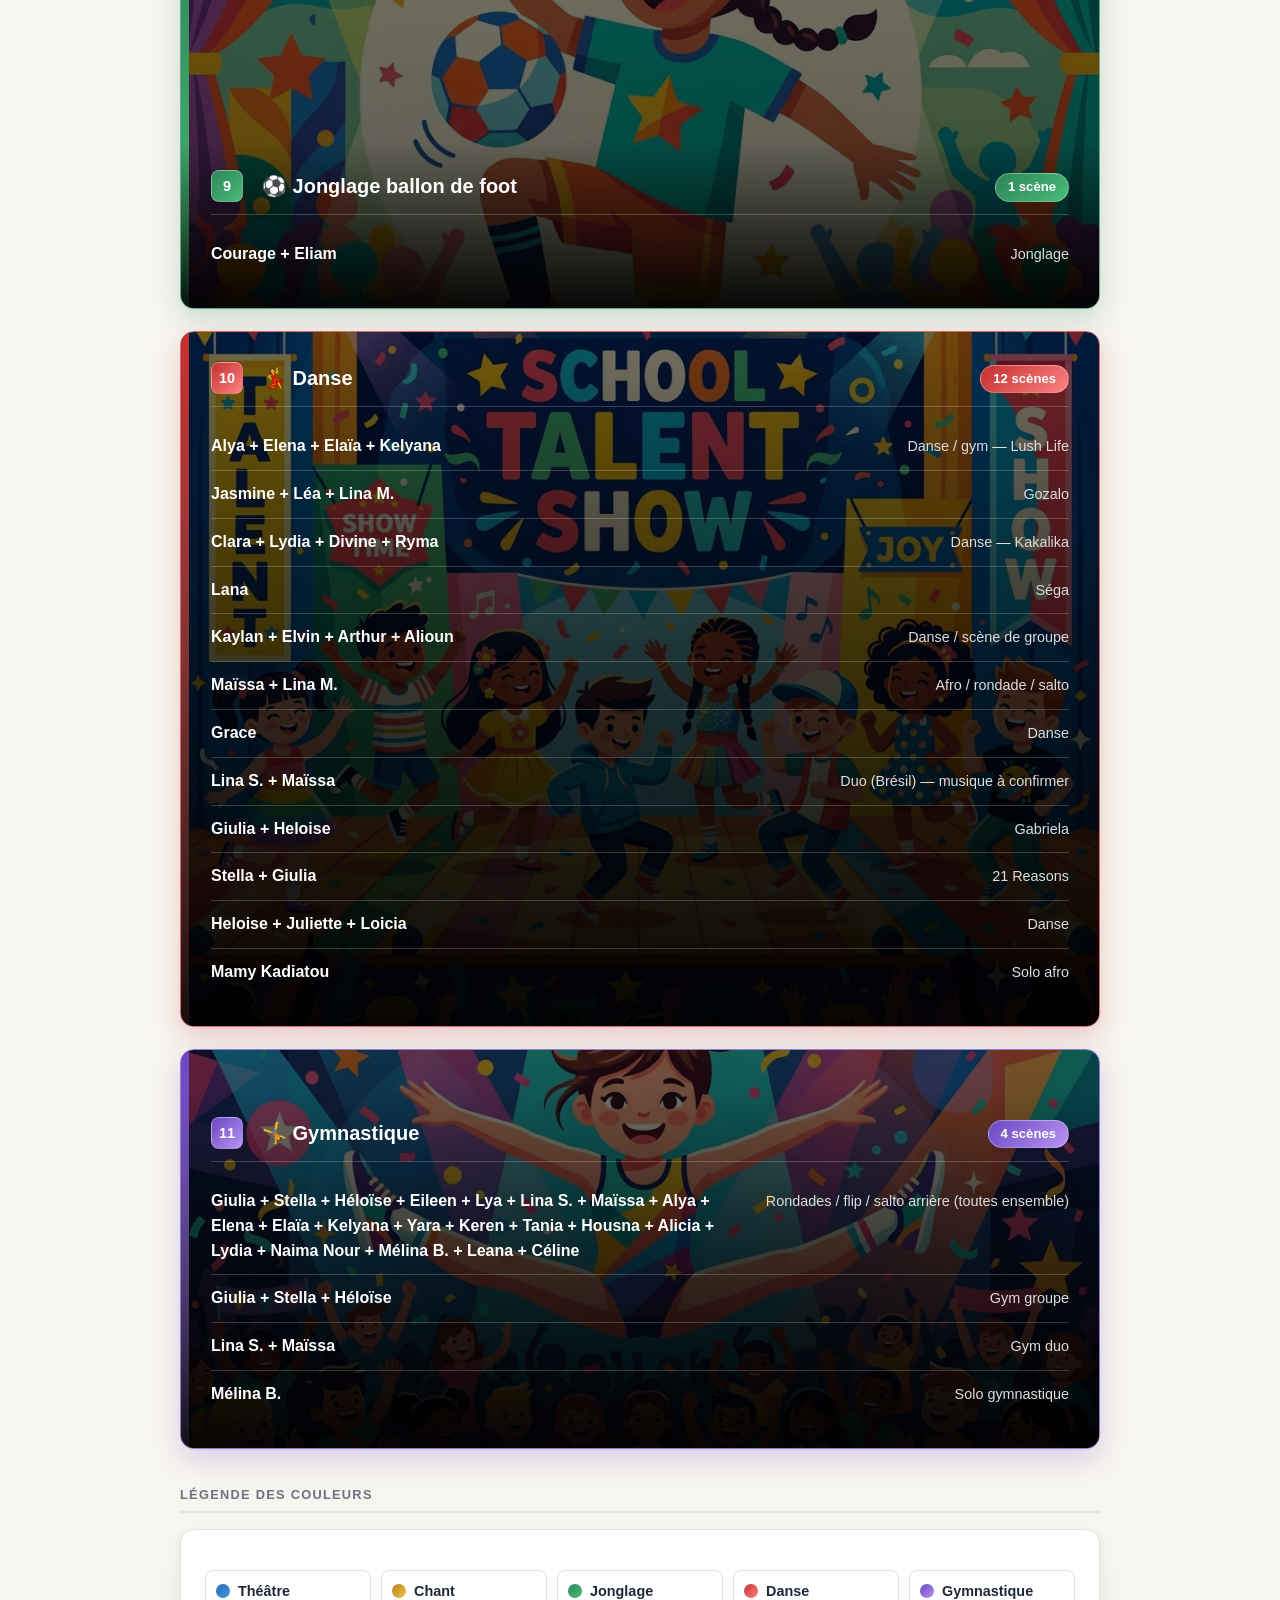
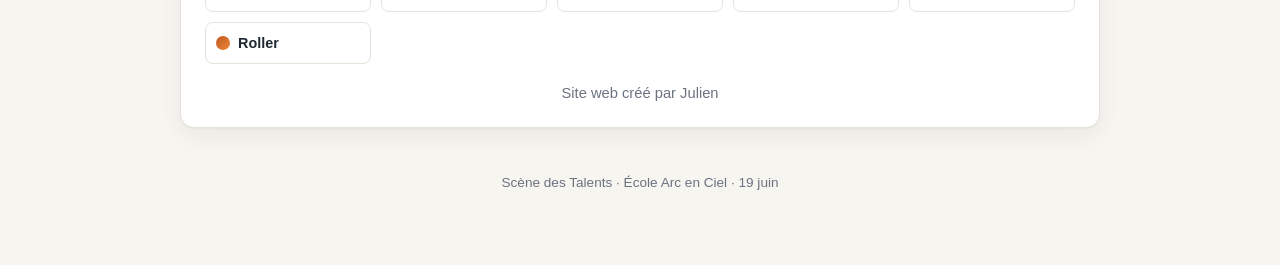
==== commit 65188c3c: "Ajoute le suivi des points a faire" ====
--- a/index.html
+++ b/index.html
@@ -125,7 +125,9 @@
         <li><a href="index.html" class="active">🏠 Accueil</a></li>
         <li><a href="enfants.html">👧 Enfants</a></li>
         <li><a href="orga.html">🗓️ Organisation</a></li>
+        <li><a href="repere-enfants.html">🧭 Repère</a></li>
         <li><a href="repetition.html">🎬 Répétitions</a></li>
+        <li><a href="a-faire.html">📝 À faire</a></li>
         <li><a href="nico.html">✅ Nico</a></li>
         <li><a href="stats.html">📊 Statistiques</a></li>
       </ul>
--- a/styles.css
+++ b/styles.css
@@ -87,12 +87,16 @@
 }
 
 .nav-links a {
+  display: inline-flex;
+  align-items: center;
+  gap: 6px;
   text-decoration: none;
   font-weight: 600;
   font-size: .95rem;
   color: var(--ink);
   padding: 8px 14px;
   border-radius: 999px;
+  white-space: nowrap;
   transition: background .15s, color .15s;
 }
 
@@ -136,7 +140,9 @@
   .nav-links.open { opacity: 1; transform: translate(-50%, 0); pointer-events: auto; }
   .nav-links li { width: 100%; }
   .nav-links a {
-    display: block;
+    display: flex;
+    align-items: center;
+    gap: 8px;
     width: 100%;
     padding: 14px 16px;
     border-radius: 10px;
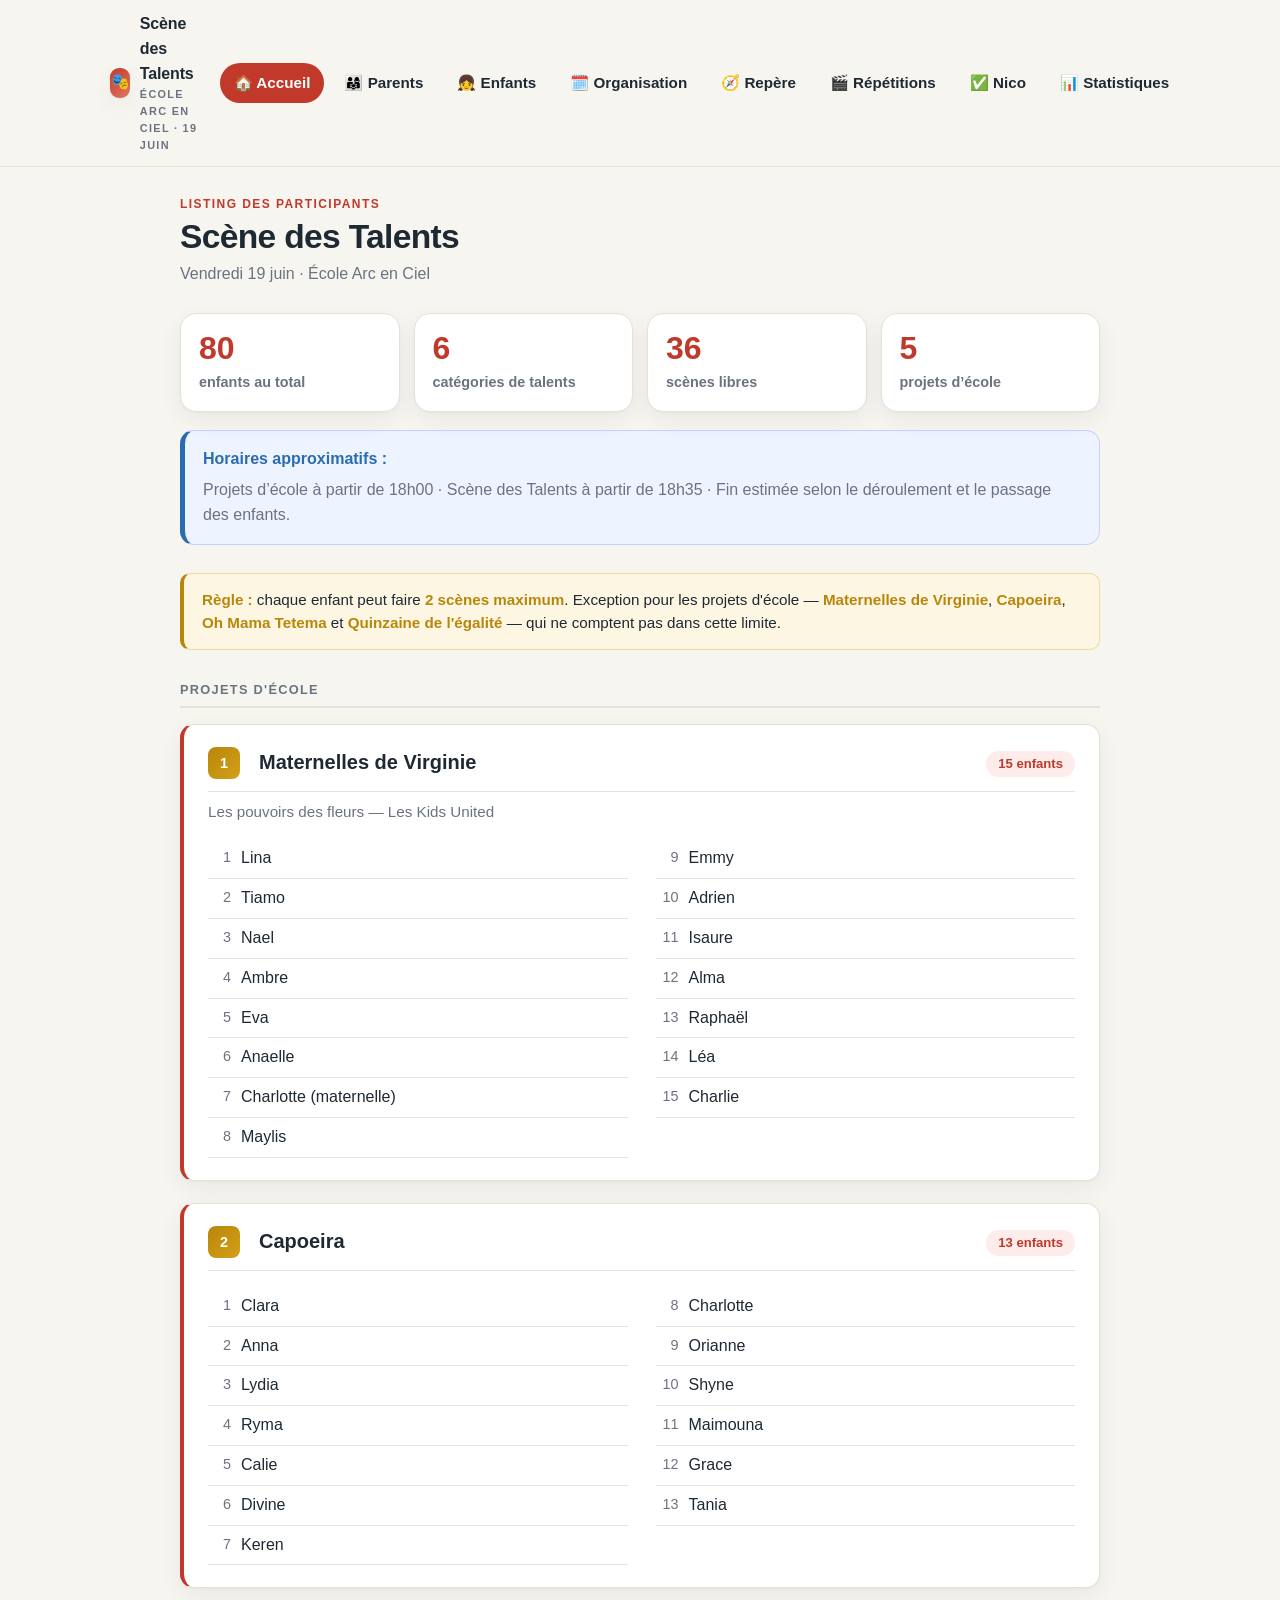
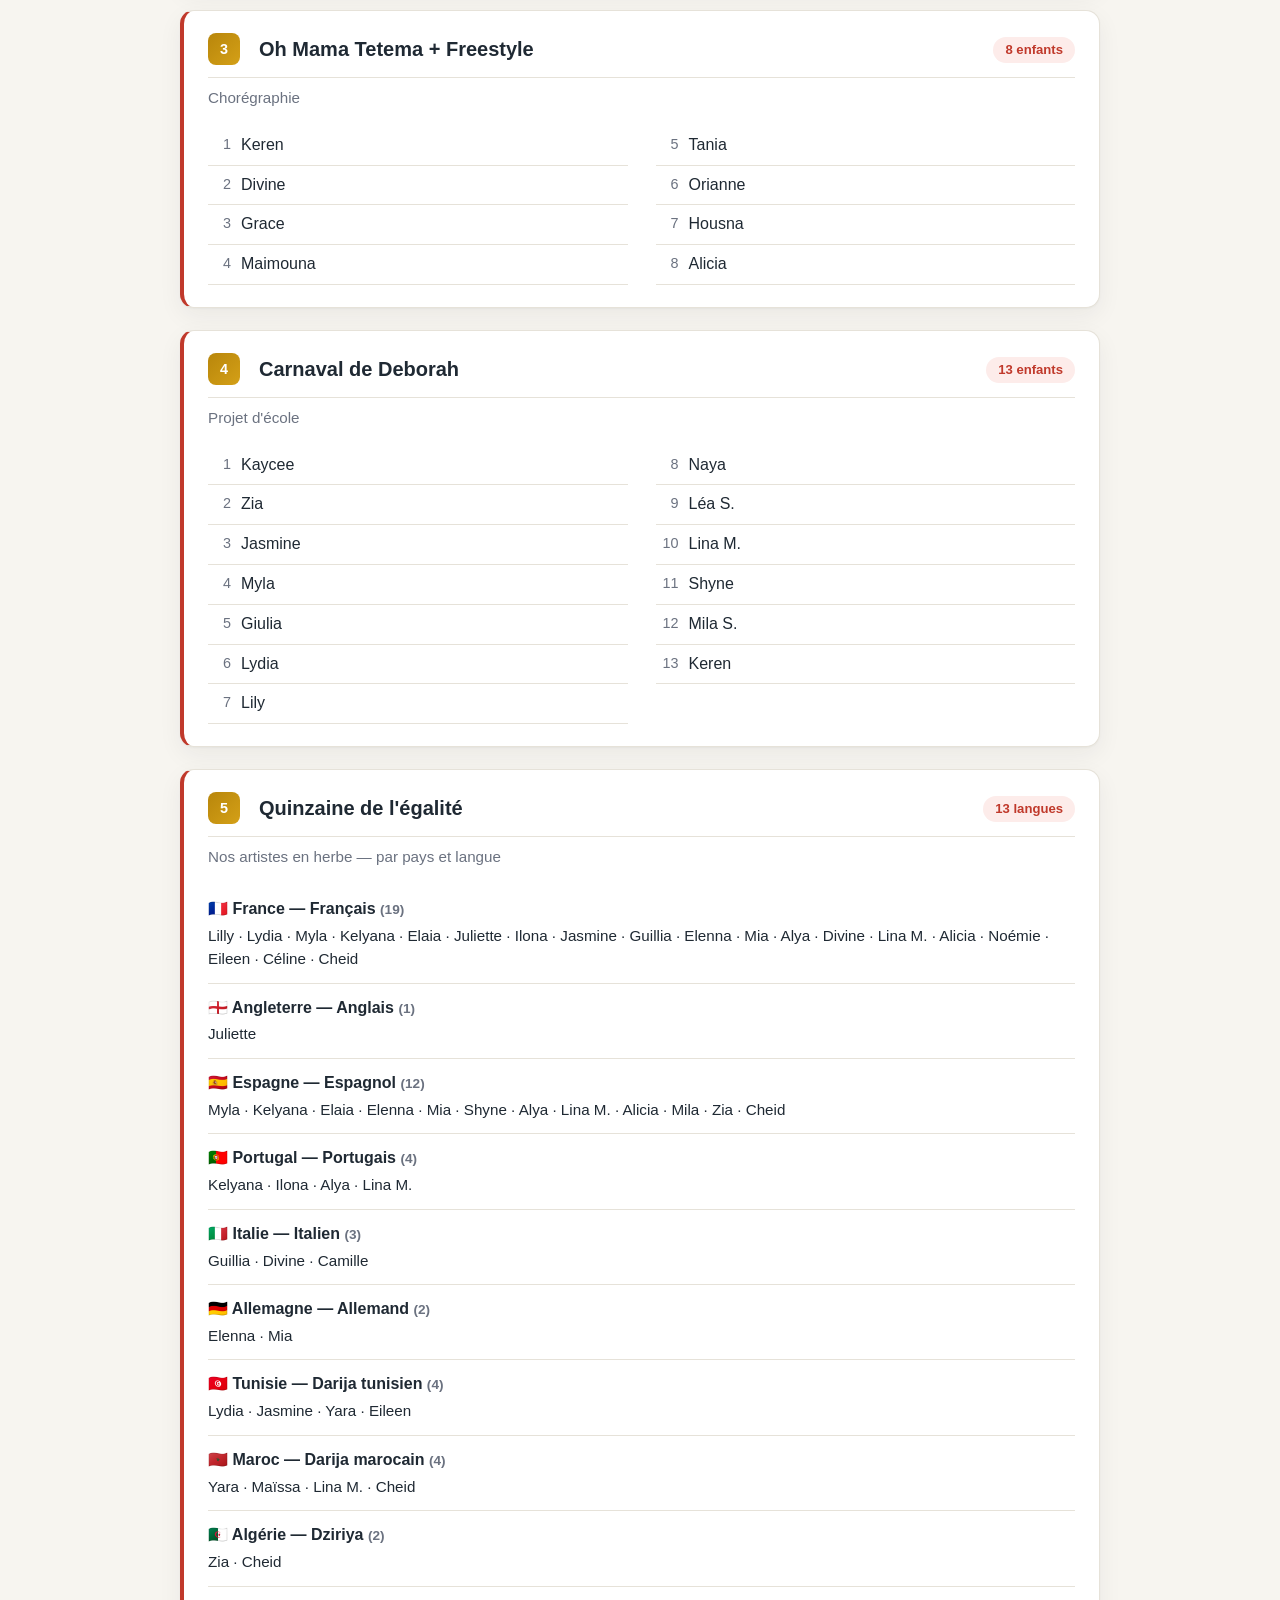
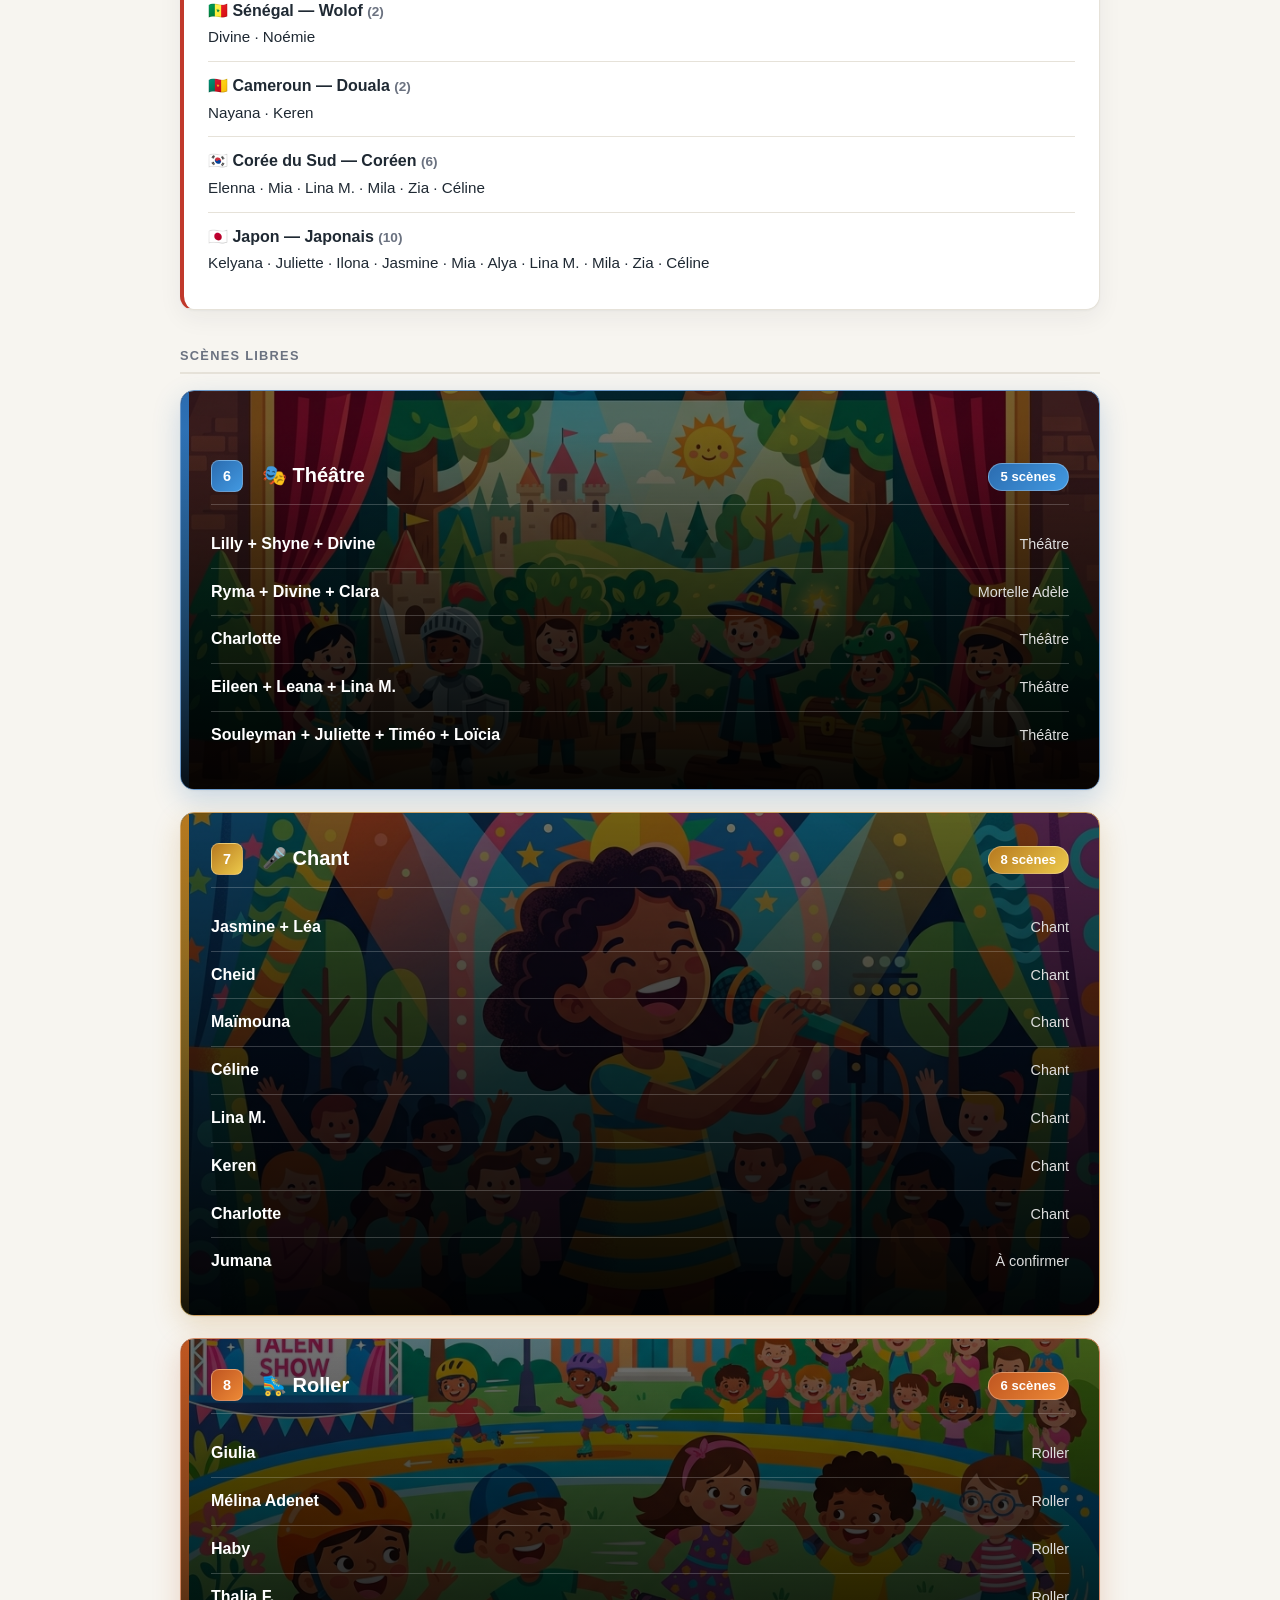
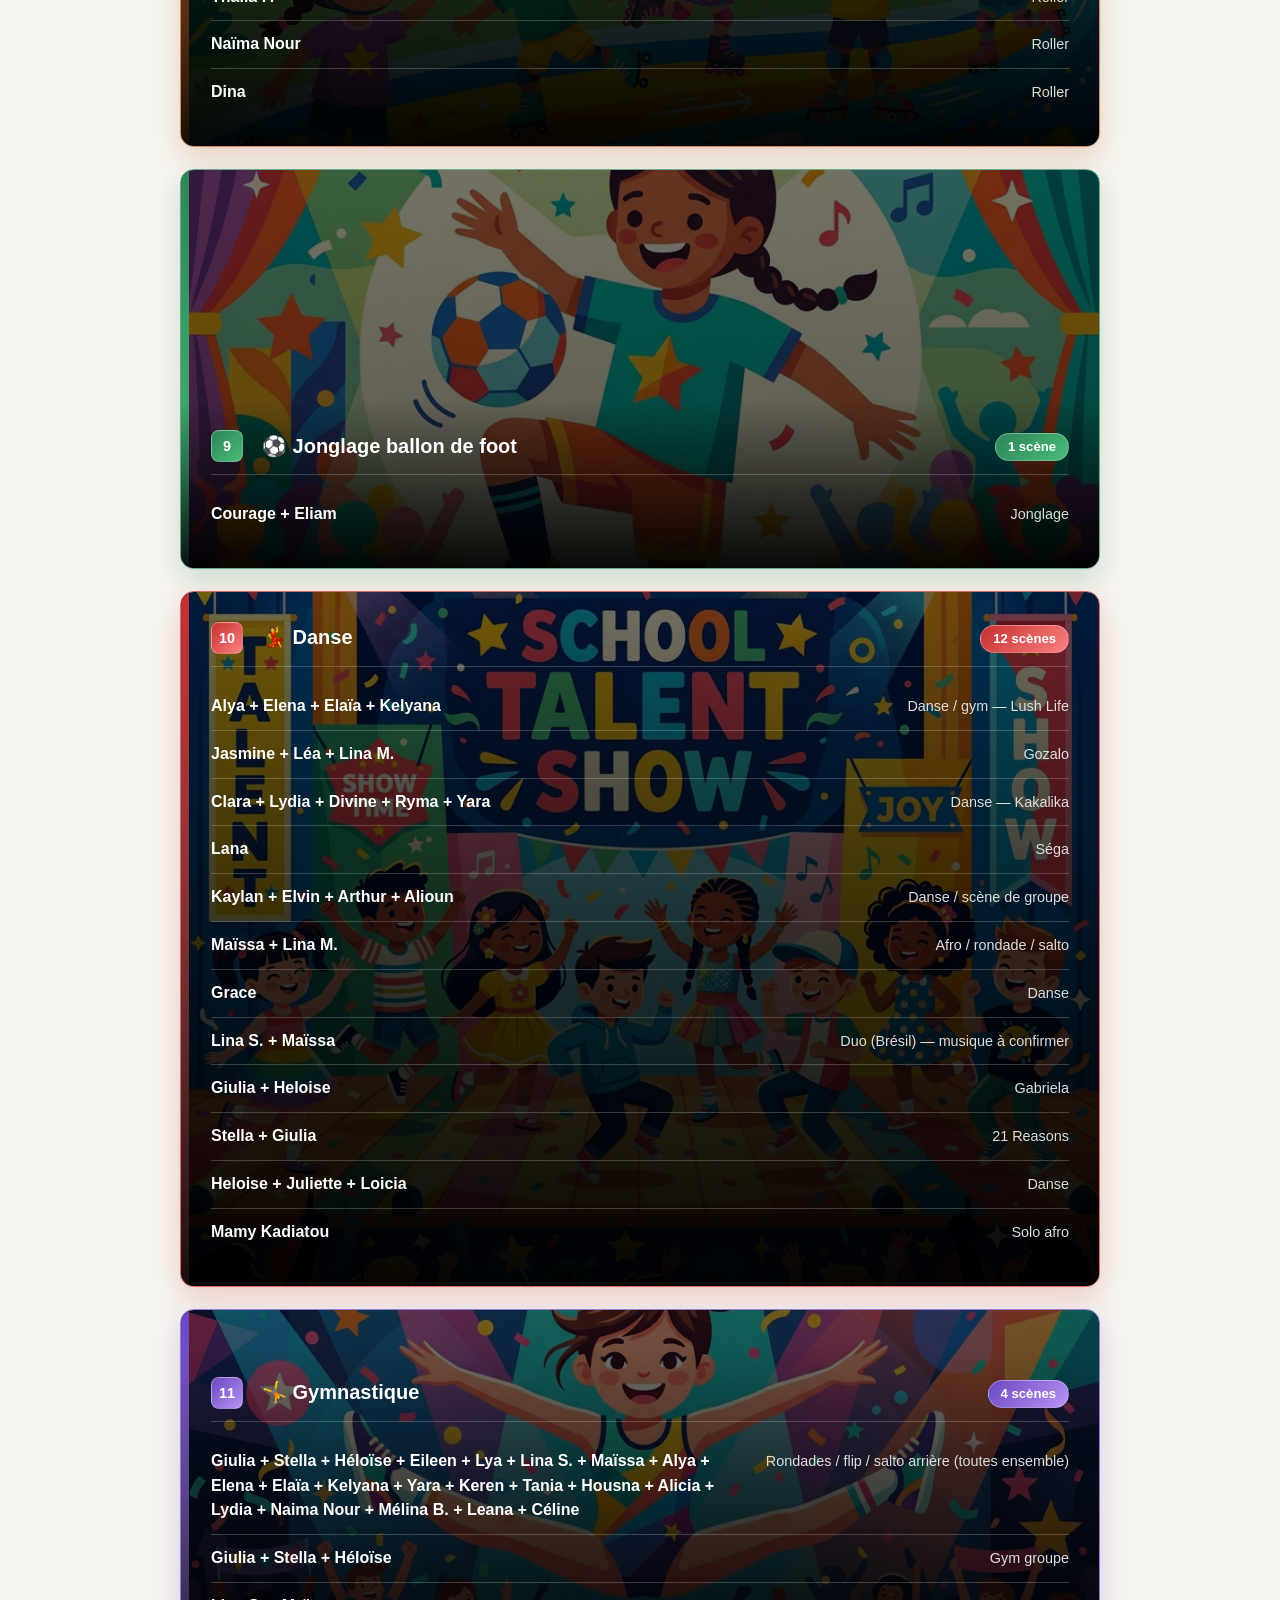
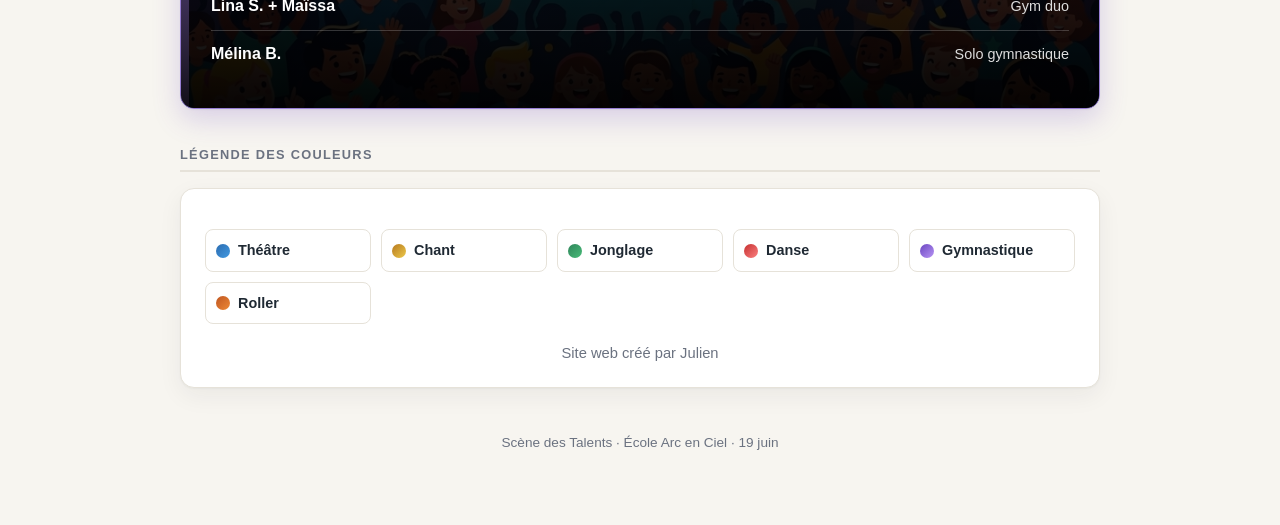
==== commit 8d79f71c: "Ajout statistiques et horaires sur accueil" ====
--- a/index.html
+++ b/index.html
@@ -6,261 +6,50 @@
   <title>Scène des Talents — 19 juin · École Arc en Ciel</title>
   <link rel="stylesheet" href="styles.css">
   <style>
-    .section-num {
-      display: inline-flex;
-      align-items: center;
-      justify-content: center;
-      min-width: 32px;
-      height: 32px;
-      border-radius: 8px;
-      background: linear-gradient(135deg, var(--accent), var(--accent-2));
-      color: #fff;
-      font-size: .9rem;
-      font-weight: 800;
-      margin-right: 10px;
-      flex-shrink: 0;
-    }
-    .school .section-num {
-      background: linear-gradient(135deg, var(--gold), #d4a017);
-    }
-    .layout-hero .section-num,
-    .layout-frame .section-num {
-      background: rgba(255,255,255,.25);
-      backdrop-filter: blur(4px);
-    }
-    .layout-frame .section-num {
-      background: linear-gradient(135deg, var(--accent), var(--accent-2));
-    }
-    .section.free-category {
-      --cat-main: var(--accent);
-      --cat-alt: var(--accent-2);
-      border: 1px solid color-mix(in srgb, var(--cat-main) 70%, #fff);
-      box-shadow: 0 1px 2px rgba(31,41,51,.04), 0 10px 28px color-mix(in srgb, var(--cat-main) 22%, transparent);
-    }
-    .section.free-category::before {
-      content: '';
-      position: absolute;
-      inset: 0 auto 0 0;
-      width: 8px;
-      background: linear-gradient(180deg, var(--cat-main), var(--cat-alt));
-      z-index: 1;
-    }
-    .section.free-category .hero-content {
-      position: relative;
-      z-index: 2;
-    }
-    .section.free-category .section-num,
-    .section.free-category .count {
-      background: linear-gradient(135deg, var(--cat-main), var(--cat-alt));
-      color: #fff;
-      border: 1px solid rgba(255,255,255,.28);
-    }
-    .section.free-category.theatre {
-      --cat-main: #2b6cb0;
-      --cat-alt: #4299e1;
-    }
-    .section.free-category.chant {
-      --cat-main: #b7791f;
-      --cat-alt: #ecc94b;
-    }
-    .section.free-category.jonglage {
-      --cat-main: #2f855a;
-      --cat-alt: #48bb78;
-    }
-    .section.free-category.danse {
-      --cat-main: #c53030;
-      --cat-alt: #fc8181;
-    }
-    .section.free-category.gymnastique {
-      --cat-main: #6b46c1;
-      --cat-alt: #b794f4;
-    }
-    .section.free-category.roller {
-      --cat-main: #c05621;
-      --cat-alt: #ed8936;
-    }
-    .color-legend {
-      display: grid;
-      grid-template-columns: repeat(auto-fit, minmax(150px, 1fr));
-      gap: 10px;
-      margin-top: 18px;
-    }
-    .legend-item {
-      display: flex;
-      align-items: center;
-      gap: 8px;
-      padding: 9px 10px;
-      border: 1px solid var(--line);
-      border-radius: 8px;
-      background: #fff;
-      font-size: .9rem;
-      font-weight: 700;
-    }
-    .legend-dot {
-      width: 14px;
-      height: 14px;
-      border-radius: 50%;
-      background: linear-gradient(135deg, var(--legend-main), var(--legend-alt));
-      flex-shrink: 0;
-    }
-    .site-credit {
-      margin: 18px 0 0;
-      color: var(--muted);
-      font-size: .92rem;
-      text-align: center;
-    }
+    .section-num { display:inline-flex; align-items:center; justify-content:center; min-width:32px; height:32px; border-radius:8px; background:linear-gradient(135deg,var(--accent),var(--accent-2)); color:#fff; font-size:.9rem; font-weight:800; margin-right:10px; flex-shrink:0; }
+    .school .section-num { background:linear-gradient(135deg,var(--gold),#d4a017); }
+    .layout-hero .section-num,.layout-frame .section-num { background:rgba(255,255,255,.25); backdrop-filter:blur(4px); }
+    .layout-frame .section-num { background:linear-gradient(135deg,var(--accent),var(--accent-2)); }
+    .home-stats { display:grid; grid-template-columns:repeat(auto-fit,minmax(160px,1fr)); gap:14px; margin:0 0 18px; }
+    .home-stat { background:#fff; border:1px solid var(--line); border-radius:16px; padding:18px; box-shadow:var(--shadow); }
+    .home-stat .num { font-size:2rem; line-height:1; font-weight:900; color:var(--accent); }
+    .home-stat .label { color:var(--muted); font-weight:700; font-size:.9rem; margin-top:7px; }
+    .time-box { background:#eef4ff; border:1px solid #bfd4ff; border-left:5px solid #2b6cb0; border-radius:14px; padding:16px 18px; margin:0 0 28px; }
+    .time-box strong { color:#2b6cb0; }
+    .time-box p { margin:6px 0 0; color:var(--muted); }
+    .section.free-category { --cat-main:var(--accent); --cat-alt:var(--accent-2); border:1px solid color-mix(in srgb,var(--cat-main) 70%,#fff); box-shadow:0 1px 2px rgba(31,41,51,.04),0 10px 28px color-mix(in srgb,var(--cat-main) 22%,transparent); }
+    .section.free-category::before { content:''; position:absolute; inset:0 auto 0 0; width:8px; background:linear-gradient(180deg,var(--cat-main),var(--cat-alt)); z-index:1; }
+    .section.free-category .hero-content { position:relative; z-index:2; }
+    .section.free-category .section-num,.section.free-category .count { background:linear-gradient(135deg,var(--cat-main),var(--cat-alt)); color:#fff; border:1px solid rgba(255,255,255,.28); }
+    .section.free-category.theatre{--cat-main:#2b6cb0;--cat-alt:#4299e1}.section.free-category.chant{--cat-main:#b7791f;--cat-alt:#ecc94b}.section.free-category.jonglage{--cat-main:#2f855a;--cat-alt:#48bb78}.section.free-category.danse{--cat-main:#c53030;--cat-alt:#fc8181}.section.free-category.gymnastique{--cat-main:#6b46c1;--cat-alt:#b794f4}.section.free-category.roller{--cat-main:#c05621;--cat-alt:#ed8936}
+    .color-legend{display:grid;grid-template-columns:repeat(auto-fit,minmax(150px,1fr));gap:10px;margin-top:18px}.legend-item{display:flex;align-items:center;gap:8px;padding:9px 10px;border:1px solid var(--line);border-radius:8px;background:#fff;font-size:.9rem;font-weight:700}.legend-dot{width:14px;height:14px;border-radius:50%;background:linear-gradient(135deg,var(--legend-main),var(--legend-alt));flex-shrink:0}.site-credit{margin:18px 0 0;color:var(--muted);font-size:.92rem;text-align:center}
   </style>
 </head>
 <body>
-  <nav class="nav">
-    <div class="nav-inner">
-      <a class="brand" href="index.html">
-        <span class="dot">🎭</span>
-        <span>Scène des Talents<small>École Arc en Ciel · 19 juin</small></span>
-      </a>
-      <button class="nav-toggle" id="navToggle" aria-label="Menu" aria-expanded="false">
-        <svg viewBox="0 0 24 24" fill="none" stroke="currentColor" stroke-width="2" stroke-linecap="round"><line x1="3" y1="6" x2="21" y2="6"/><line x1="3" y1="12" x2="21" y2="12"/><line x1="3" y1="18" x2="21" y2="18"/></svg>
-      </button>
-      <ul class="nav-links" id="navLinks">
-        <li><a href="index.html" class="active">🏠 Accueil</a></li>
-        <li><a href="enfants.html">👧 Enfants</a></li>
-        <li><a href="orga.html">🗓️ Organisation</a></li>
-        <li><a href="repere-enfants.html">🧭 Repère</a></li>
-        <li><a href="repetition.html">🎬 Répétitions</a></li>
-        <li><a href="a-faire.html">📝 À faire</a></li>
-        <li><a href="nico.html">✅ Nico</a></li>
-        <li><a href="stats.html">📊 Statistiques</a></li>
-      </ul>
-    </div>
-  </nav>
-
+  <nav class="nav"><div class="nav-inner"><a class="brand" href="index.html"><span class="dot">🎭</span><span>Scène des Talents<small>École Arc en Ciel · 19 juin</small></span></a><button class="nav-toggle" id="navToggle" aria-label="Menu" aria-expanded="false"><svg viewBox="0 0 24 24" fill="none" stroke="currentColor" stroke-width="2" stroke-linecap="round"><line x1="3" y1="6" x2="21" y2="6"/><line x1="3" y1="12" x2="21" y2="12"/><line x1="3" y1="18" x2="21" y2="18"/></svg></button><ul class="nav-links" id="navLinks"><li><a href="index.html" class="active">🏠 Accueil</a></li><li><a href="parents.html">👨‍👩‍👧 Parents</a></li><li><a href="enfants.html">👧 Enfants</a></li><li><a href="orga.html">🗓️ Organisation</a></li><li><a href="repere-enfants.html">🧭 Repère</a></li><li><a href="repetition.html">🎬 Répétitions</a></li><li><a href="nico.html">✅ Nico</a></li><li><a href="stats.html">📊 Statistiques</a></li></ul></div></nav>
   <div class="wrap">
-    <header class="page-head">
-      <p class="kicker">Listing des participants</p>
-      <h1>Scène des Talents</h1>
-      <p class="meta">Vendredi 19 juin · École Arc en Ciel</p>
-    </header>
-
-    <div class="rule">
-      <strong>Règle :</strong> chaque enfant peut faire <strong>2 scènes maximum</strong>.
-      Exception pour les projets d'école — <strong>Maternelles de Virginie</strong>, <strong>Capoeira</strong>, <strong>Oh Mama Tetema</strong>
-      et <strong>Quinzaine de l'égalité</strong> — qui ne comptent pas dans cette limite.
-    </div>
-
-    <p class="cat-title">Projets d'école</p>
-    <div id="school"></div>
-
-    <p class="cat-title">Scènes libres</p>
-    <div id="free"></div>
-
-    <p class="cat-title">Légende des couleurs</p>
-    <section class="section">
-      <div class="color-legend">
-        <div class="legend-item" style="--legend-main:#2b6cb0;--legend-alt:#4299e1"><span class="legend-dot"></span>Théâtre</div>
-        <div class="legend-item" style="--legend-main:#b7791f;--legend-alt:#ecc94b"><span class="legend-dot"></span>Chant</div>
-        <div class="legend-item" style="--legend-main:#2f855a;--legend-alt:#48bb78"><span class="legend-dot"></span>Jonglage</div>
-        <div class="legend-item" style="--legend-main:#c53030;--legend-alt:#fc8181"><span class="legend-dot"></span>Danse</div>
-        <div class="legend-item" style="--legend-main:#6b46c1;--legend-alt:#b794f4"><span class="legend-dot"></span>Gymnastique</div>
-        <div class="legend-item" style="--legend-main:#c05621;--legend-alt:#ed8936"><span class="legend-dot"></span>Roller</div>
-      </div>
-      <p class="site-credit">Site web créé par Julien</p>
-    </section>
-
+    <header class="page-head"><p class="kicker">Listing des participants</p><h1>Scène des Talents</h1><p class="meta">Vendredi 19 juin · École Arc en Ciel</p></header>
+    <div class="home-stats" id="homeStats"></div>
+    <div class="time-box"><strong>Horaires approximatifs :</strong><p>Projets d’école à partir de 18h00 · Scène des Talents à partir de 18h35 · Fin estimée selon le déroulement et le passage des enfants.</p></div>
+    <div class="rule"><strong>Règle :</strong> chaque enfant peut faire <strong>2 scènes maximum</strong>. Exception pour les projets d'école — <strong>Maternelles de Virginie</strong>, <strong>Capoeira</strong>, <strong>Oh Mama Tetema</strong> et <strong>Quinzaine de l'égalité</strong> — qui ne comptent pas dans cette limite.</div>
+    <p class="cat-title">Projets d'école</p><div id="school"></div>
+    <p class="cat-title">Scènes libres</p><div id="free"></div>
+    <p class="cat-title">Légende des couleurs</p><section class="section"><div class="color-legend"><div class="legend-item" style="--legend-main:#2b6cb0;--legend-alt:#4299e1"><span class="legend-dot"></span>Théâtre</div><div class="legend-item" style="--legend-main:#b7791f;--legend-alt:#ecc94b"><span class="legend-dot"></span>Chant</div><div class="legend-item" style="--legend-main:#2f855a;--legend-alt:#48bb78"><span class="legend-dot"></span>Jonglage</div><div class="legend-item" style="--legend-main:#c53030;--legend-alt:#fc8181"><span class="legend-dot"></span>Danse</div><div class="legend-item" style="--legend-main:#6b46c1;--legend-alt:#b794f4"><span class="legend-dot"></span>Gymnastique</div><div class="legend-item" style="--legend-main:#c05621;--legend-alt:#ed8936"><span class="legend-dot"></span>Roller</div></div><p class="site-credit">Site web créé par Julien</p></section>
     <footer>Scène des Talents · École Arc en Ciel · 19 juin</footer>
   </div>
-
   <script src="data.js"></script>
   <script>
-    // ---- Menu responsive ----
-    const toggle = document.getElementById('navToggle');
-    const links = document.getElementById('navLinks');
-    toggle.addEventListener('click', () => {
-      const open = links.classList.toggle('open');
-      toggle.setAttribute('aria-expanded', open);
-    });
-
-    const esc = s => String(s).replace(/[&<>]/g, c => ({'&':'&amp;','<':'&lt;','>':'&gt;'}[c]));
-
-    // Compteur global de sections (partagé entre projets et scènes libres)
-    let sectionNum = 0;
-
-    // ---- Projets d'école ----
-    const schoolHtml = SCHOOL_PROJECTS.map(p => {
-      sectionNum++;
-      const num = sectionNum;
-      let body, count;
-      if (p.languages) {
-        count = `${p.languages.length} langues`;
-        body = `<ul class="lang-list">${p.languages.map(l =>
-          `<li><div class="lang-head">${l.flag} ${esc(l.country)} — ${esc(l.lang)} <span class="badge">(${l.kids.length})</span></div>
-           <div class="lang-kids">${l.kids.map(esc).join(' · ')}</div></li>`).join('')}</ul>`;
-      } else {
-        count = `${p.kids.length} enfants`;
-        body = `<ol class="names">${p.kids.map((k,i) =>
-          `<li><span class="num">${i+1}</span> ${esc(k)}</li>`).join('')}</ol>`;
-      }
-      return `<section class="section school">
-        <div class="section-head"><h2><span class="section-num">${num}</span>${esc(p.name)}</h2><span class="count">${count}</span></div>
-        ${p.note ? `<p class="subtitle">${esc(p.note)}</p>` : ''}
-        ${body}
-      </section>`;
-    }).join('');
-    document.getElementById('school').innerHTML = schoolHtml;
-
-    // ---- Scènes libres ----
-    const catImages = {
-      "Danse": "images/danse_hero_1781248760612.png",
-      "Gymnastique": "images/gymnastique_frame_1781248770089.png",
-      "Théâtre": "images/theatre_hero_1781248781959.png",
-      "Chant": "images/chant_frame_1781248799345.png",
-      "Roller": "images/roller_hero_1781248809907.png",
-      "Jonglage ballon de foot": "images/jonglage_frame_1781248819978.png"
-    };
-
-    const catClass = name => ({
-      "Théâtre": "theatre",
-      "Chant": "chant",
-      "Jonglage ballon de foot": "jonglage",
-      "Danse": "danse",
-      "Gymnastique": "gymnastique",
-      "Roller": "roller"
-    }[name] || '');
-
-    const sceneCard = (c) => {
-      sectionNum++;
-      const num = sectionNum;
-      const imageUrl = catImages[c.name] || '';
-      const isHero = true;
-
-      if (isHero) {
-        return `<section class="section layout-hero free-category ${catClass(c.name)}" style="background-image: linear-gradient(rgba(0,0,0,0.55), rgba(0,0,0,0.65)), url('${imageUrl}')">
-          <div class="hero-content">
-            <div class="section-head">
-              <h2><span class="section-num">${num}</span>${c.icon} ${esc(c.name)}</h2>
-              <span class="count">${c.scenes.length} scène${c.scenes.length>1?'s':''}</span>
-            </div>
-            <ul class="groups">${c.scenes.map(s =>
-              `<li><span class="who">${s.who.map(esc).join(' + ')}</span><span class="scene">${esc(s.scene)}</span></li>`).join('')}</ul>
-          </div>
-        </section>`;
-      } else {
-        return `<section class="section layout-frame free-category ${catClass(c.name)}">
-          <div class="frame-image-container">
-             <img src="${imageUrl}" alt="${esc(c.name)}" class="frame-image">
-          </div>
-          <div class="frame-content">
-            <div class="section-head">
-              <h2><span class="section-num">${num}</span>${c.icon} ${esc(c.name)}</h2>
-              <span class="count">${c.scenes.length} scène${c.scenes.length>1?'s':''}</span>
-            </div>
-            <ul class="groups">${c.scenes.map(s =>
-              `<li><span class="who">${s.who.map(esc).join(' + ')}</span><span class="scene">${esc(s.scene)}</span></li>`).join('')}</ul>
-          </div>
-        </section>`;
-      }
-    };
-
-    document.getElementById('free').innerHTML = FREE_CATEGORIES.map(sceneCard).join('');
+    const toggle=document.getElementById('navToggle'); const links=document.getElementById('navLinks'); toggle.addEventListener('click',()=>{const open=links.classList.toggle('open'); toggle.setAttribute('aria-expanded',open);});
+    const esc=s=>String(s).replace(/[&<>]/g,c=>({'&':'&amp;','<':'&lt;','>':'&gt;'}[c]));
+    const stats=computeStats();
+    document.getElementById('homeStats').innerHTML=`<div class="home-stat"><div class="num">${stats.uniqueChildren}</div><div class="label">enfants au total</div></div><div class="home-stat"><div class="num">${stats.categoryCount}</div><div class="label">catégories de talents</div></div><div class="home-stat"><div class="num">${stats.freeSceneCount}</div><div class="label">scènes libres</div></div><div class="home-stat"><div class="num">${stats.schoolCount}</div><div class="label">projets d’école</div></div>`;
+    let sectionNum=0;
+    const schoolHtml=SCHOOL_PROJECTS.map(p=>{sectionNum++;const num=sectionNum;let body,count;if(p.languages){count=`${p.languages.length} langues`;body=`<ul class="lang-list">${p.languages.map(l=>`<li><div class="lang-head">${l.flag} ${esc(l.country)} — ${esc(l.lang)} <span class="badge">(${l.kids.length})</span></div><div class="lang-kids">${l.kids.map(esc).join(' · ')}</div></li>`).join('')}</ul>`;}else{count=`${p.kids.length} enfants`;body=`<ol class="names">${p.kids.map((k,i)=>`<li><span class="num">${i+1}</span> ${esc(k)}</li>`).join('')}</ol>`;}return `<section class="section school"><div class="section-head"><h2><span class="section-num">${num}</span>${esc(p.name)}</h2><span class="count">${count}</span></div>${p.note?`<p class="subtitle">${esc(p.note)}</p>`:''}${body}</section>`;}).join('');
+    document.getElementById('school').innerHTML=schoolHtml;
+    const catImages={"Danse":"images/danse_hero_1781248760612.png","Gymnastique":"images/gymnastique_frame_1781248770089.png","Théâtre":"images/theatre_hero_1781248781959.png","Chant":"images/chant_frame_1781248799345.png","Roller":"images/roller_hero_1781248809907.png","Jonglage ballon de foot":"images/jonglage_frame_1781248819978.png"};
+    const catClass=name=>({"Théâtre":"theatre","Chant":"chant","Jonglage ballon de foot":"jonglage","Danse":"danse","Gymnastique":"gymnastique","Roller":"roller"}[name]||'');
+    const sceneCard=c=>{sectionNum++;const num=sectionNum;const imageUrl=catImages[c.name]||'';return `<section class="section layout-hero free-category ${catClass(c.name)}" style="background-image:linear-gradient(rgba(0,0,0,.55),rgba(0,0,0,.65)),url('${imageUrl}')"><div class="hero-content"><div class="section-head"><h2><span class="section-num">${num}</span>${c.icon} ${esc(c.name)}</h2><span class="count">${c.scenes.length} scène${c.scenes.length>1?'s':''}</span></div><ul class="groups">${c.scenes.map(s=>`<li><span class="who">${s.who.map(esc).join(' + ')}</span><span class="scene">${esc(s.scene)}</span></li>`).join('')}</ul></div></section>`;};
+    document.getElementById('free').innerHTML=FREE_CATEGORIES.map(sceneCard).join('');
   </script>
 </body>
 </html>
--- a/styles.css
+++ b/styles.css
@@ -42,7 +42,7 @@
 }
 
 .nav-inner {
-  max-width: 960px;
+  max-width: 1100px;
   margin: 0 auto;
   padding: 12px 20px;
   display: flex;
@@ -115,7 +115,7 @@
 }
 .nav-toggle svg { width: 22px; height: 22px; }
 
-@media (max-width: 640px) {
+@media (max-width: 860px) {
   .nav-toggle { display: inline-flex; }
   .nav-links {
     position: absolute;
@@ -123,6 +123,8 @@
     left: 50%;
     right: auto;
     width: min(calc(100vw - 32px), 360px);
+    max-height: calc(100vh - 78px);
+    overflow-y: auto;
     flex-direction: column;
     align-items: stretch;
     gap: 8px;
@@ -136,6 +138,7 @@
     opacity: 0;
     pointer-events: none;
     transition: opacity .18s, transform .18s;
+    -webkit-overflow-scrolling: touch;
   }
   .nav-links.open { opacity: 1; transform: translate(-50%, 0); pointer-events: auto; }
   .nav-links li { width: 100%; }
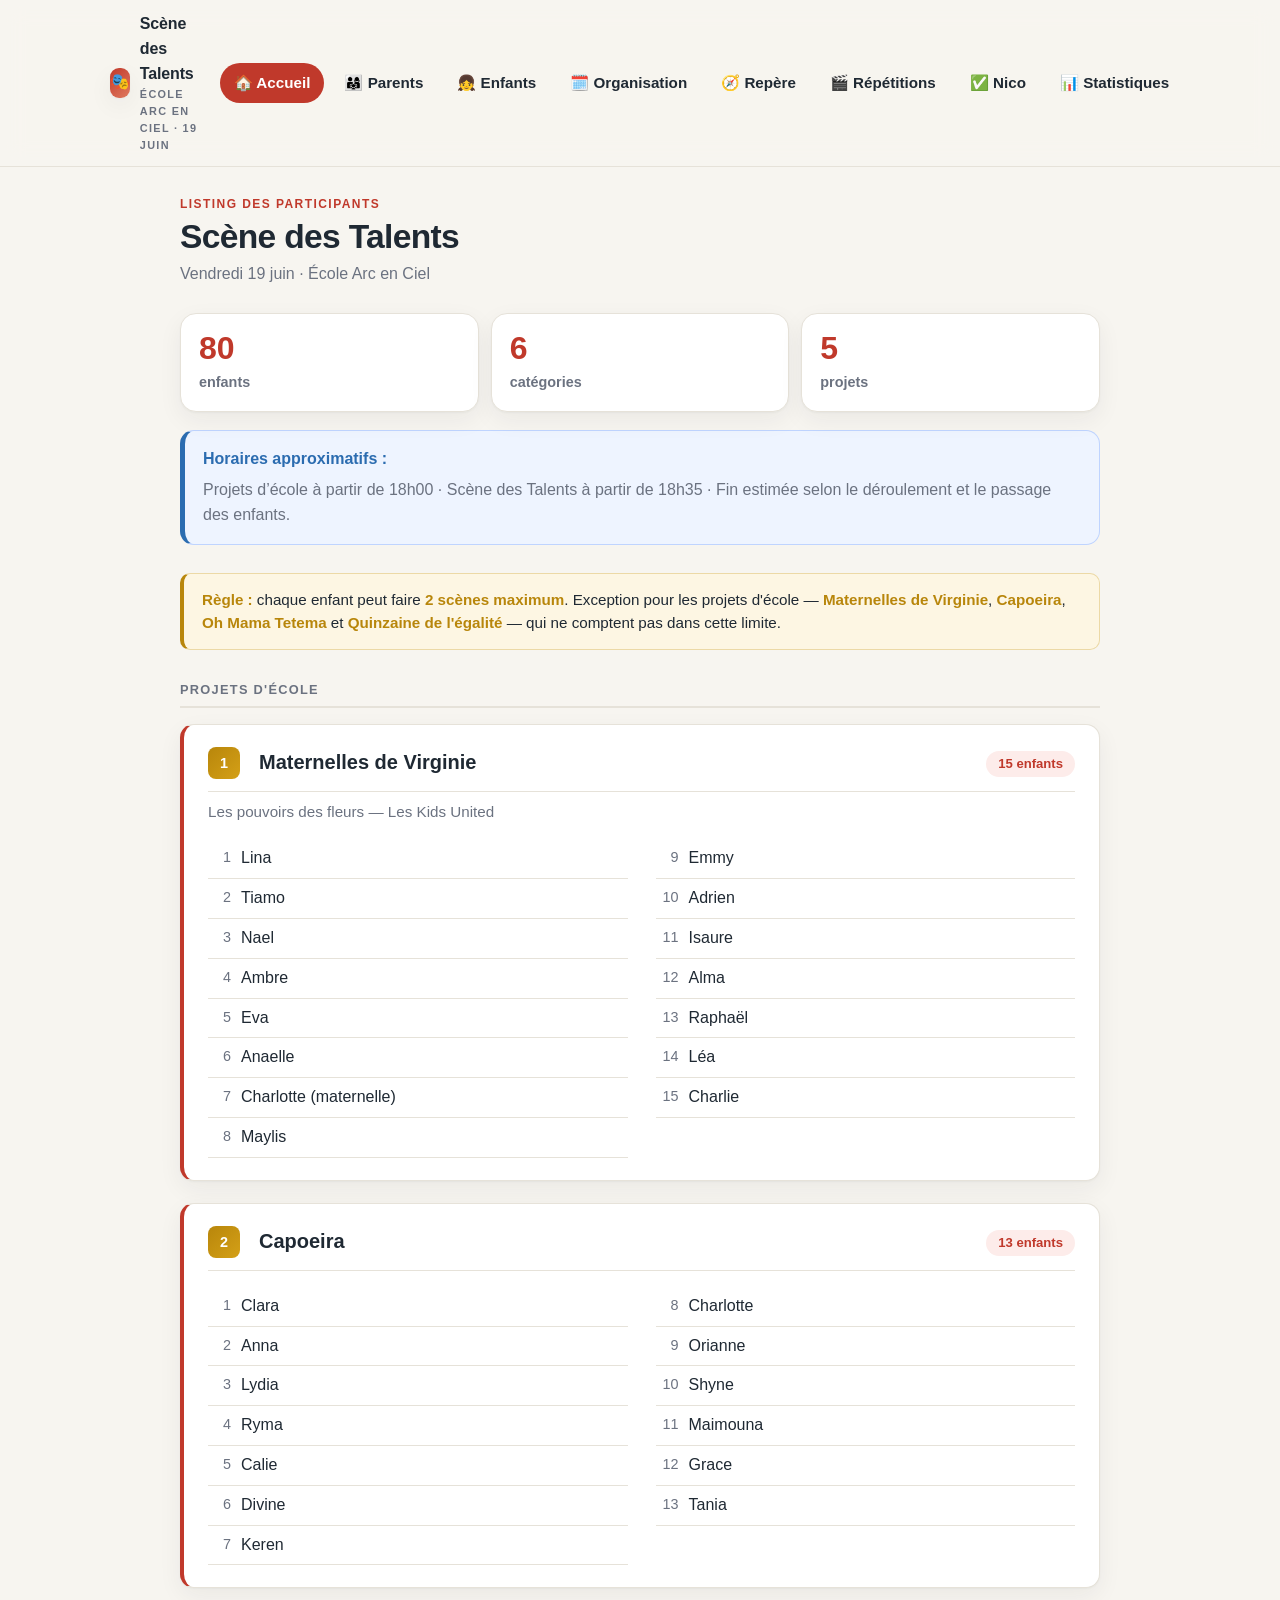
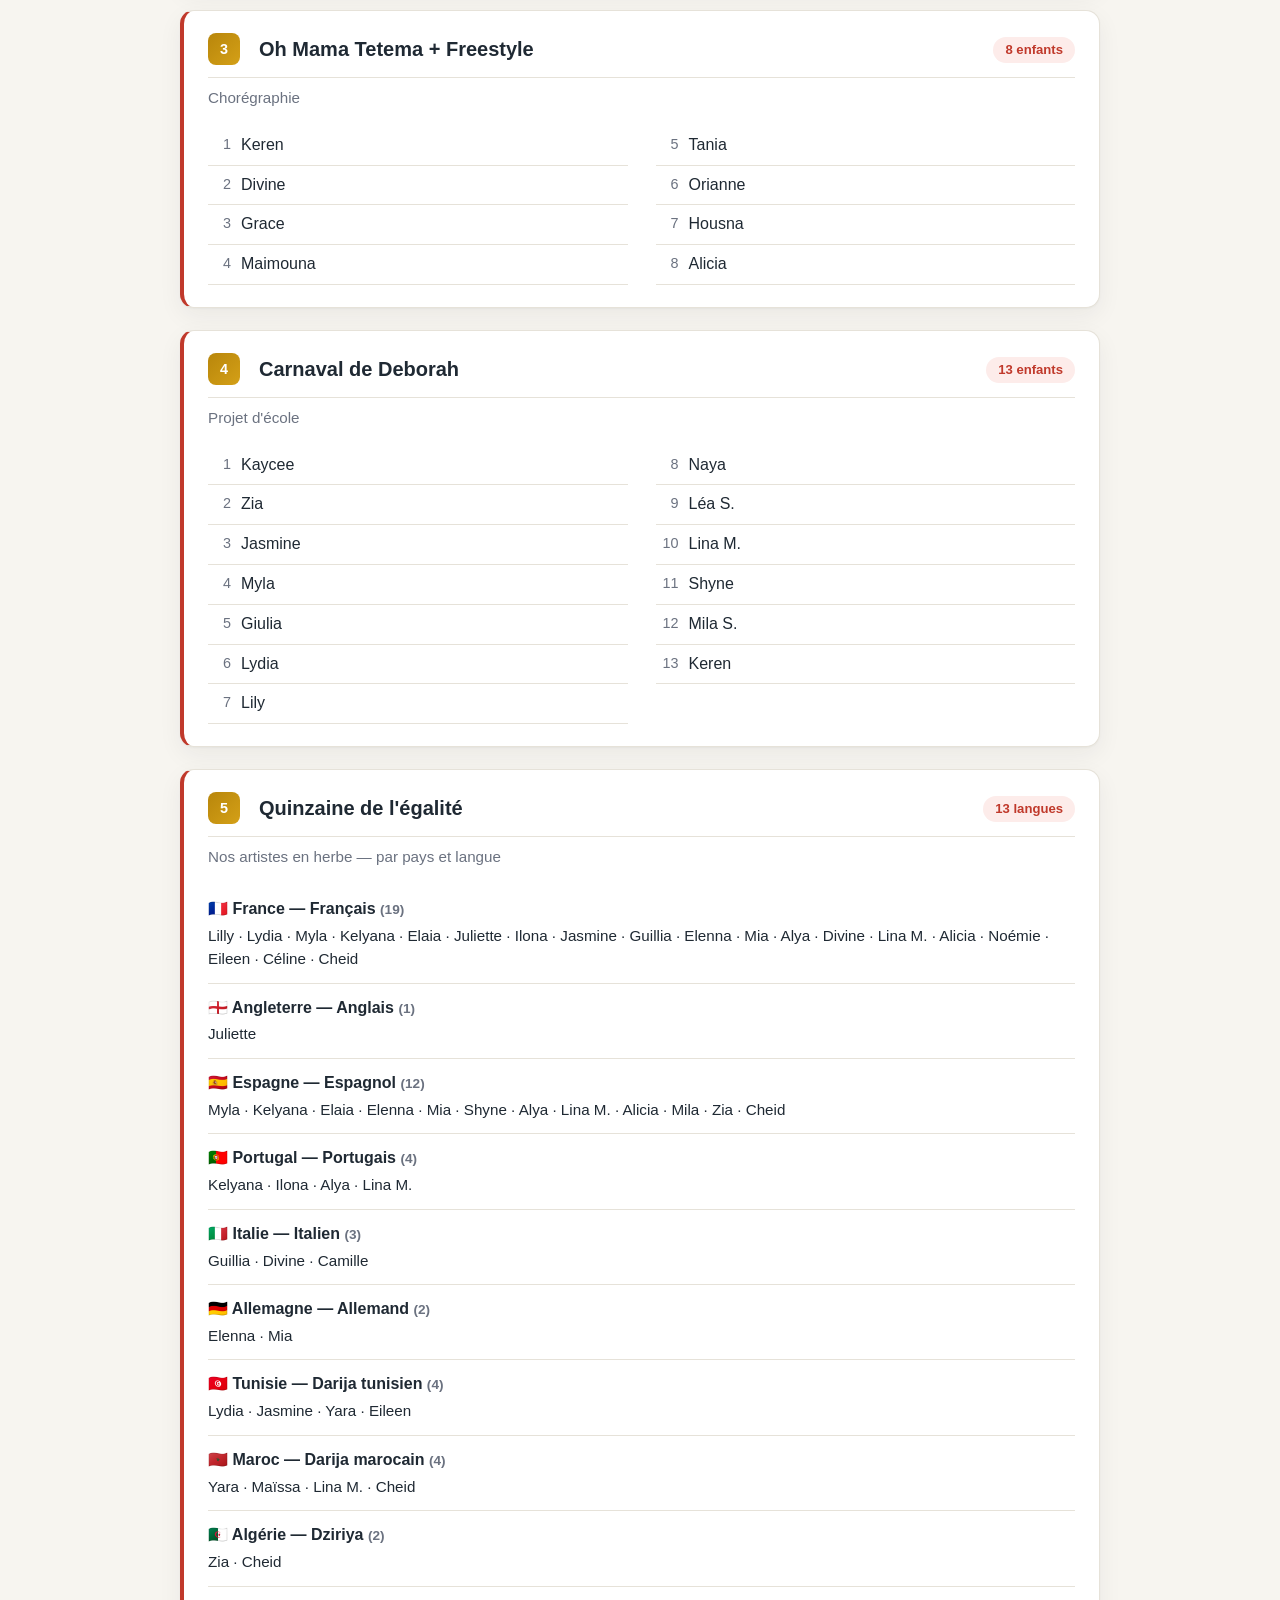
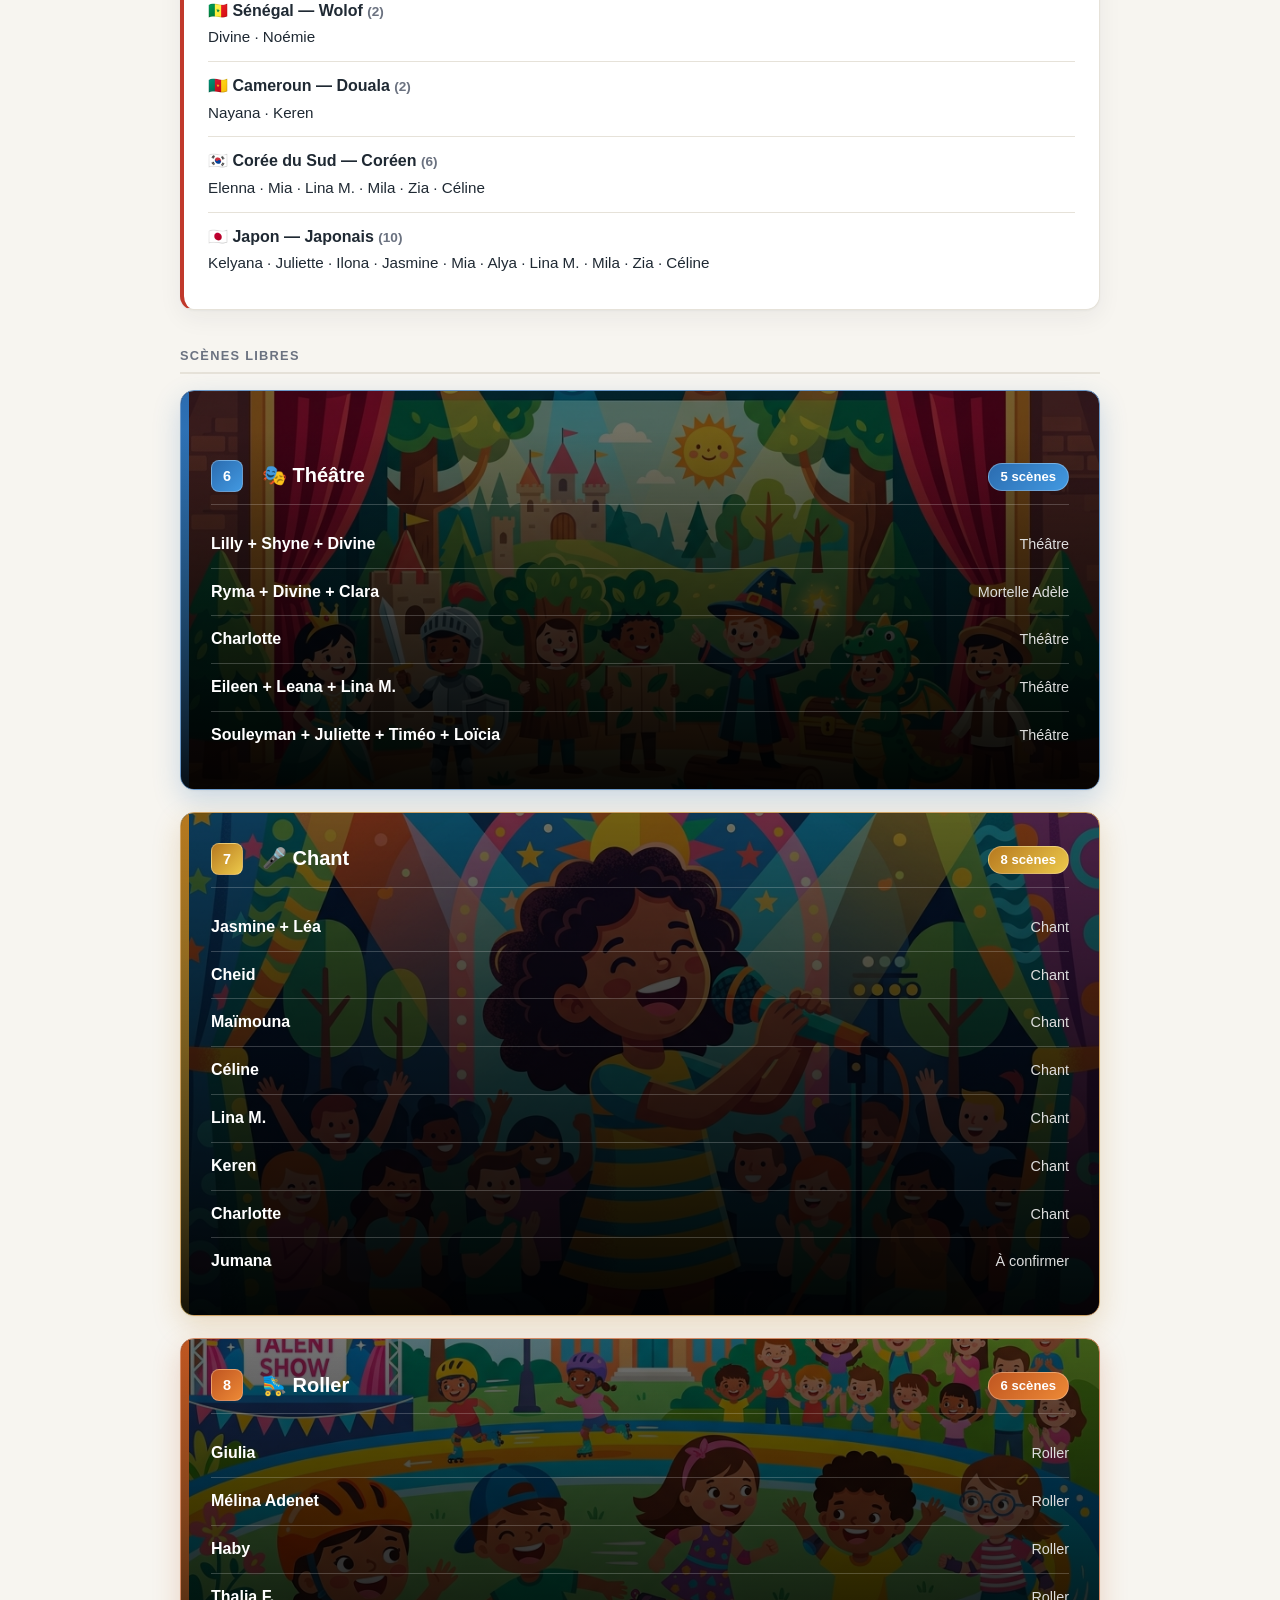
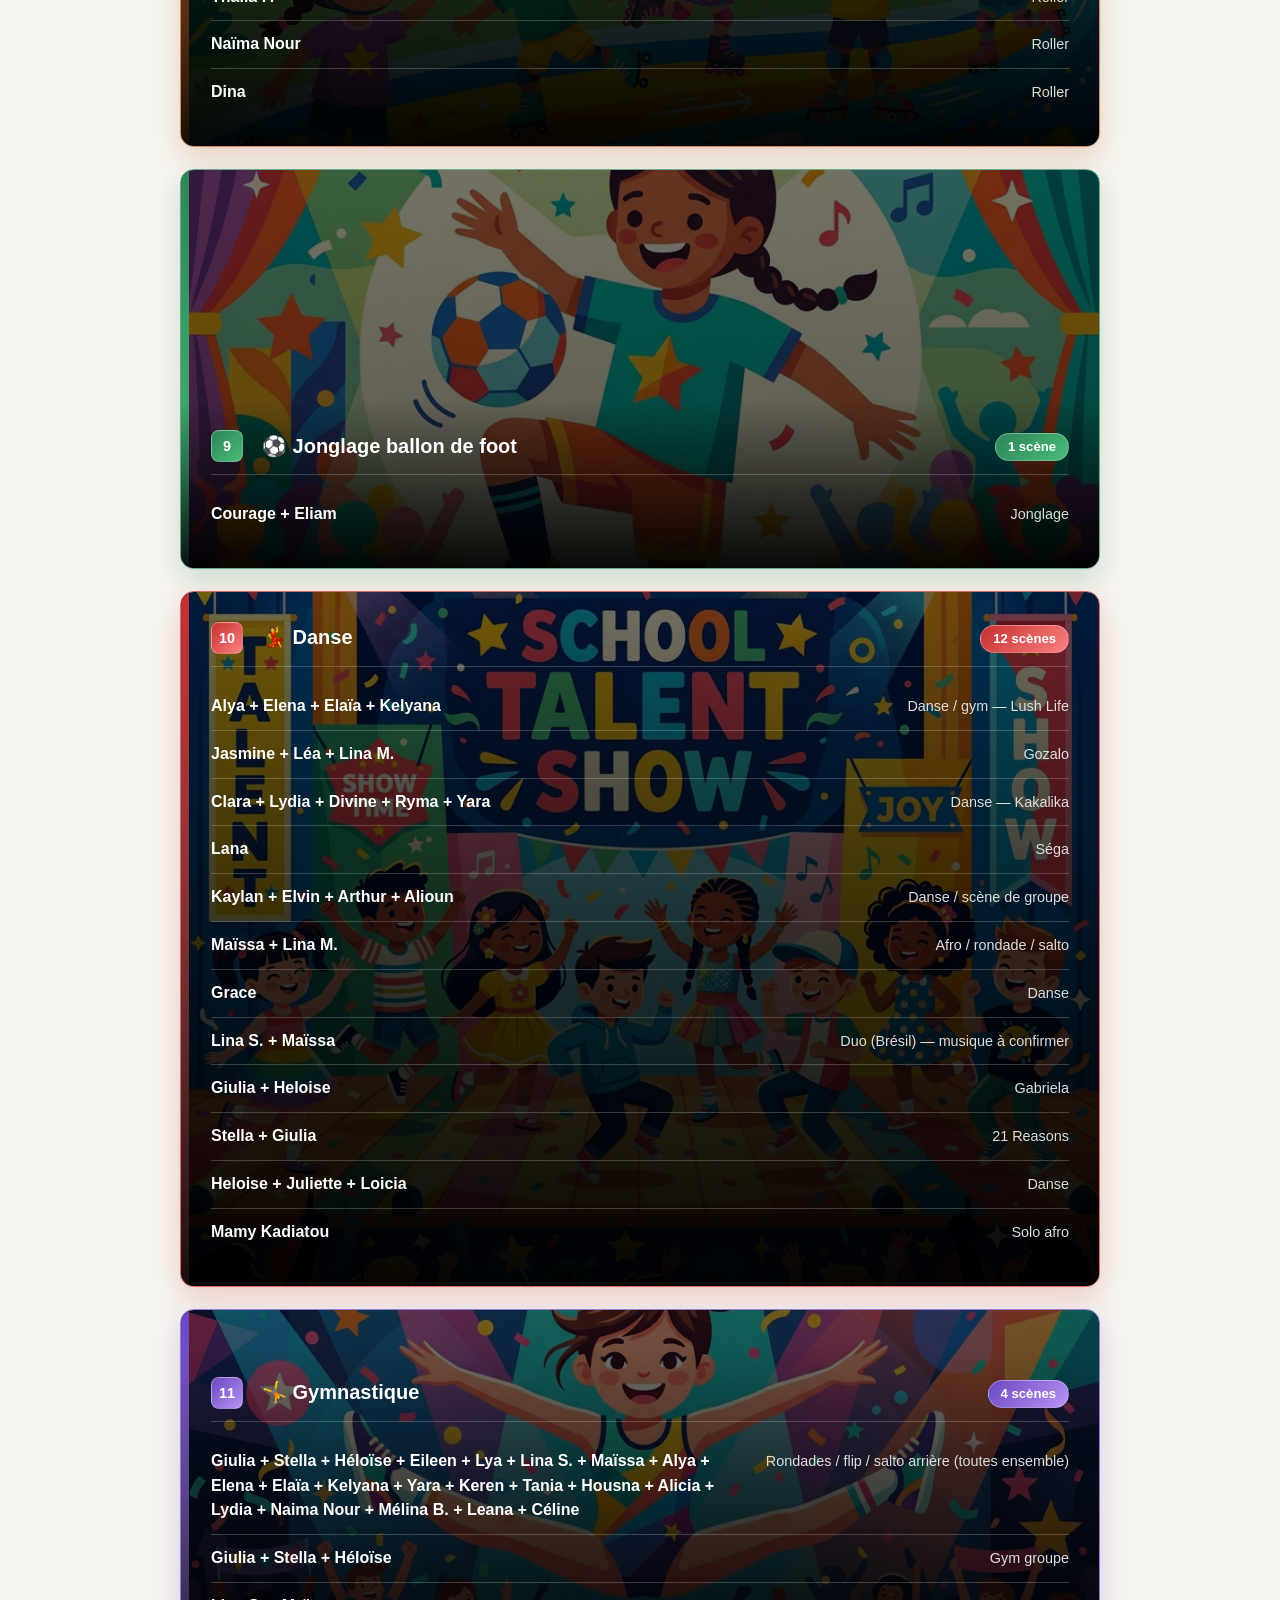
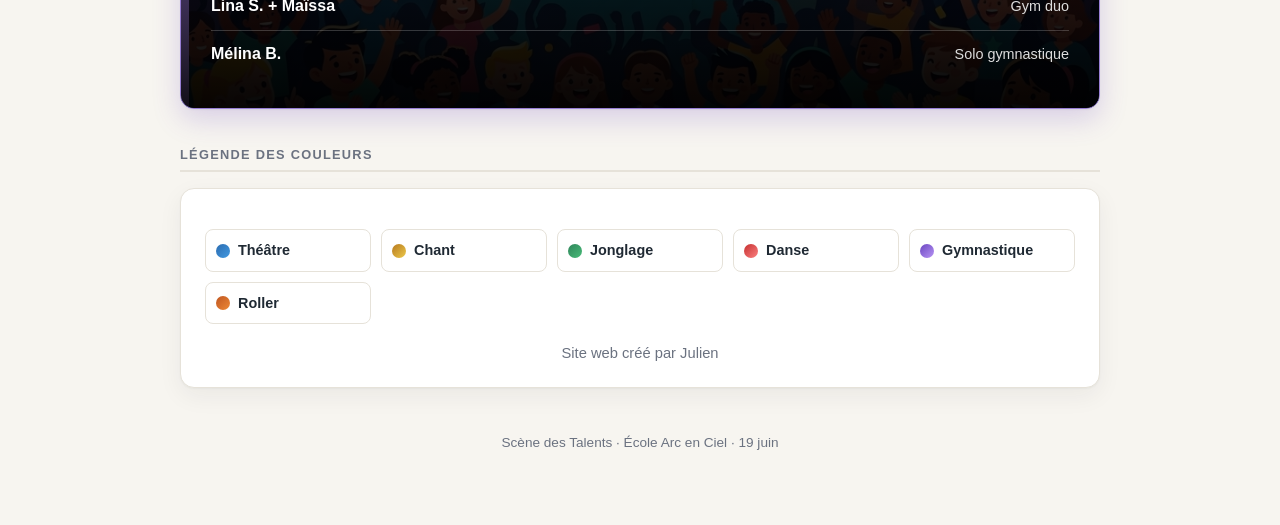
==== commit 5d1565e9: "Ajustement stats accueil responsive" ====
--- a/index.html
+++ b/index.html
@@ -10,10 +10,11 @@
     .school .section-num { background:linear-gradient(135deg,var(--gold),#d4a017); }
     .layout-hero .section-num,.layout-frame .section-num { background:rgba(255,255,255,.25); backdrop-filter:blur(4px); }
     .layout-frame .section-num { background:linear-gradient(135deg,var(--accent),var(--accent-2)); }
-    .home-stats { display:grid; grid-template-columns:repeat(auto-fit,minmax(160px,1fr)); gap:14px; margin:0 0 18px; }
+    .home-stats { display:grid; grid-template-columns:repeat(3,1fr); gap:12px; margin:0 0 18px; }
     .home-stat { background:#fff; border:1px solid var(--line); border-radius:16px; padding:18px; box-shadow:var(--shadow); }
     .home-stat .num { font-size:2rem; line-height:1; font-weight:900; color:var(--accent); }
     .home-stat .label { color:var(--muted); font-weight:700; font-size:.9rem; margin-top:7px; }
+    @media (max-width:700px){ .home-stats{grid-template-columns:repeat(3,1fr); gap:8px;} .home-stat{padding:10px 8px; border-radius:12px; text-align:center;} .home-stat .num{font-size:1.25rem;} .home-stat .label{font-size:.68rem; line-height:1.15; margin-top:5px;} }
     .time-box { background:#eef4ff; border:1px solid #bfd4ff; border-left:5px solid #2b6cb0; border-radius:14px; padding:16px 18px; margin:0 0 28px; }
     .time-box strong { color:#2b6cb0; }
     .time-box p { margin:6px 0 0; color:var(--muted); }
@@ -42,7 +43,7 @@
     const toggle=document.getElementById('navToggle'); const links=document.getElementById('navLinks'); toggle.addEventListener('click',()=>{const open=links.classList.toggle('open'); toggle.setAttribute('aria-expanded',open);});
     const esc=s=>String(s).replace(/[&<>]/g,c=>({'&':'&amp;','<':'&lt;','>':'&gt;'}[c]));
     const stats=computeStats();
-    document.getElementById('homeStats').innerHTML=`<div class="home-stat"><div class="num">${stats.uniqueChildren}</div><div class="label">enfants au total</div></div><div class="home-stat"><div class="num">${stats.categoryCount}</div><div class="label">catégories de talents</div></div><div class="home-stat"><div class="num">${stats.freeSceneCount}</div><div class="label">scènes libres</div></div><div class="home-stat"><div class="num">${stats.schoolCount}</div><div class="label">projets d’école</div></div>`;
+    document.getElementById('homeStats').innerHTML=`<div class="home-stat"><div class="num">${stats.uniqueChildren}</div><div class="label">enfants</div></div><div class="home-stat"><div class="num">${stats.categoryCount}</div><div class="label">catégories</div></div><div class="home-stat"><div class="num">${stats.schoolCount}</div><div class="label">projets</div></div>`;
     let sectionNum=0;
     const schoolHtml=SCHOOL_PROJECTS.map(p=>{sectionNum++;const num=sectionNum;let body,count;if(p.languages){count=`${p.languages.length} langues`;body=`<ul class="lang-list">${p.languages.map(l=>`<li><div class="lang-head">${l.flag} ${esc(l.country)} — ${esc(l.lang)} <span class="badge">(${l.kids.length})</span></div><div class="lang-kids">${l.kids.map(esc).join(' · ')}</div></li>`).join('')}</ul>`;}else{count=`${p.kids.length} enfants`;body=`<ol class="names">${p.kids.map((k,i)=>`<li><span class="num">${i+1}</span> ${esc(k)}</li>`).join('')}</ol>`;}return `<section class="section school"><div class="section-head"><h2><span class="section-num">${num}</span>${esc(p.name)}</h2><span class="count">${count}</span></div>${p.note?`<p class="subtitle">${esc(p.note)}</p>`:''}${body}</section>`;}).join('');
     document.getElementById('school').innerHTML=schoolHtml;
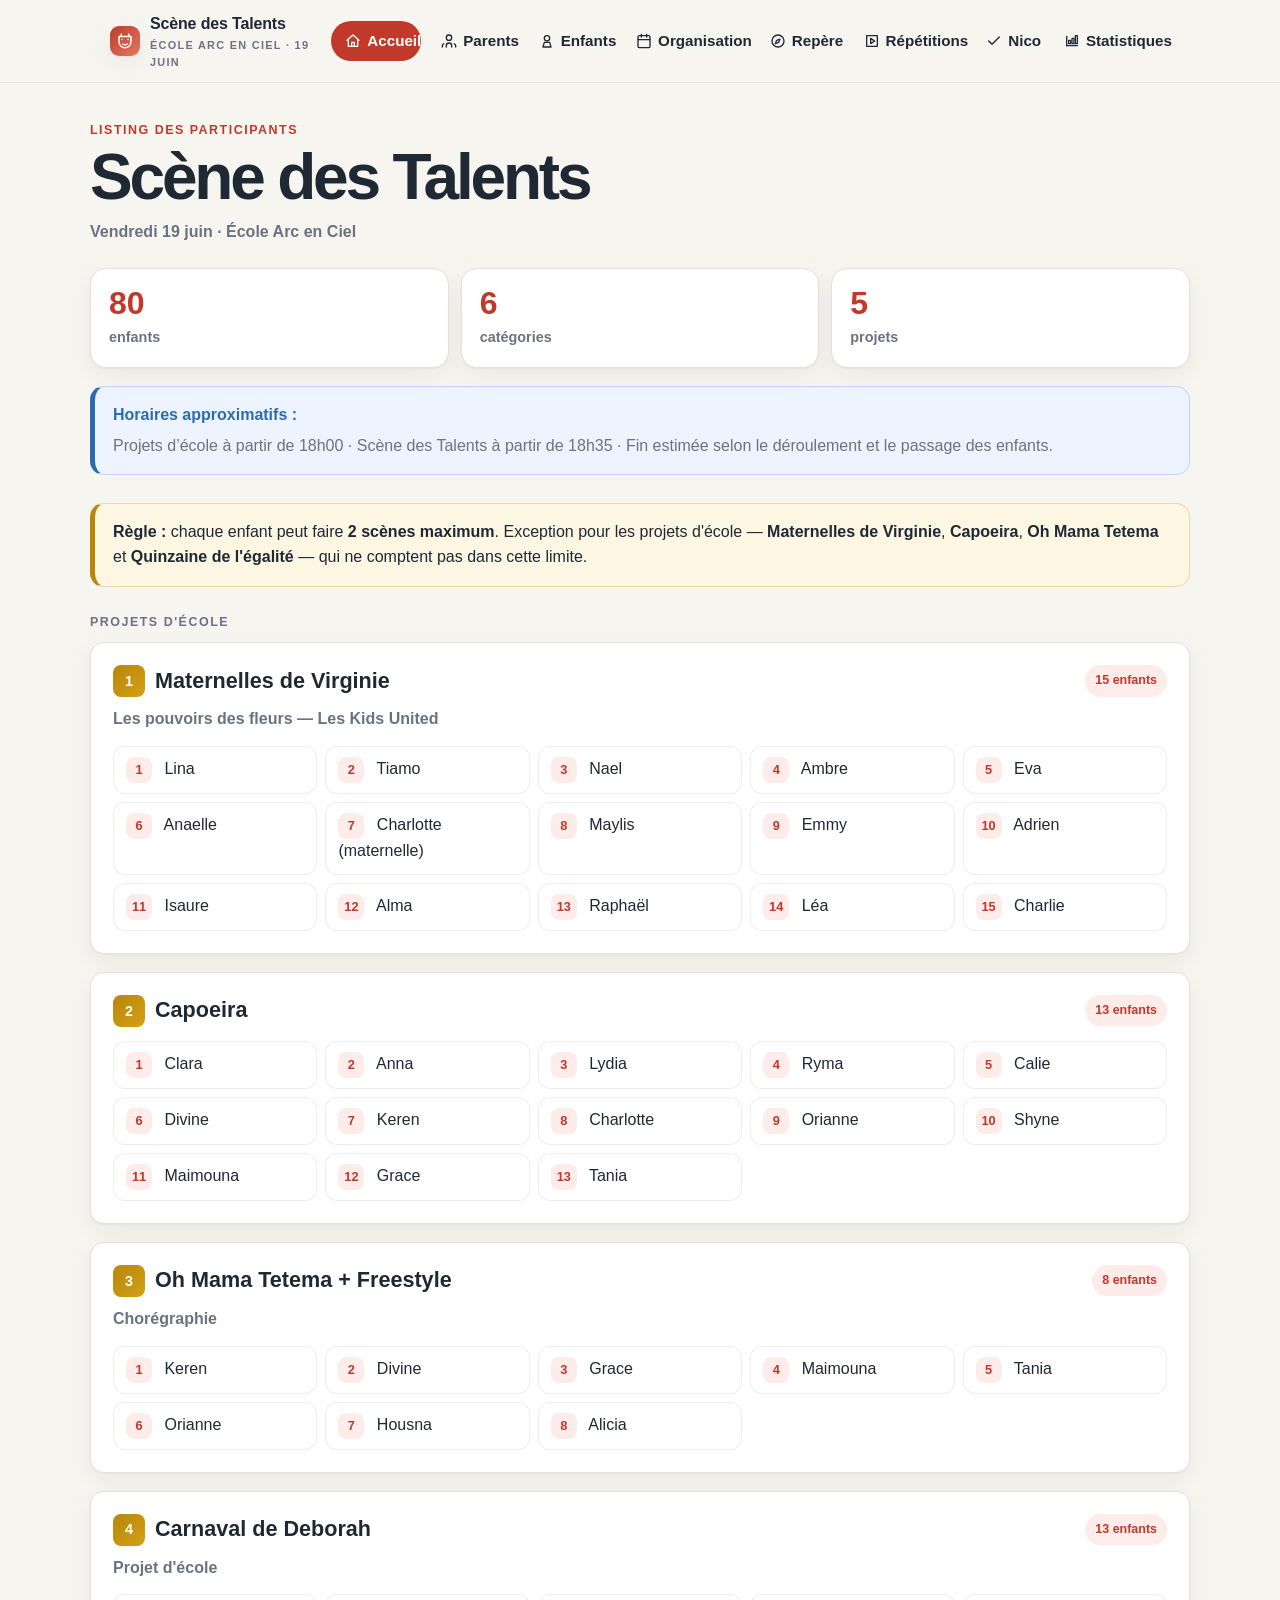
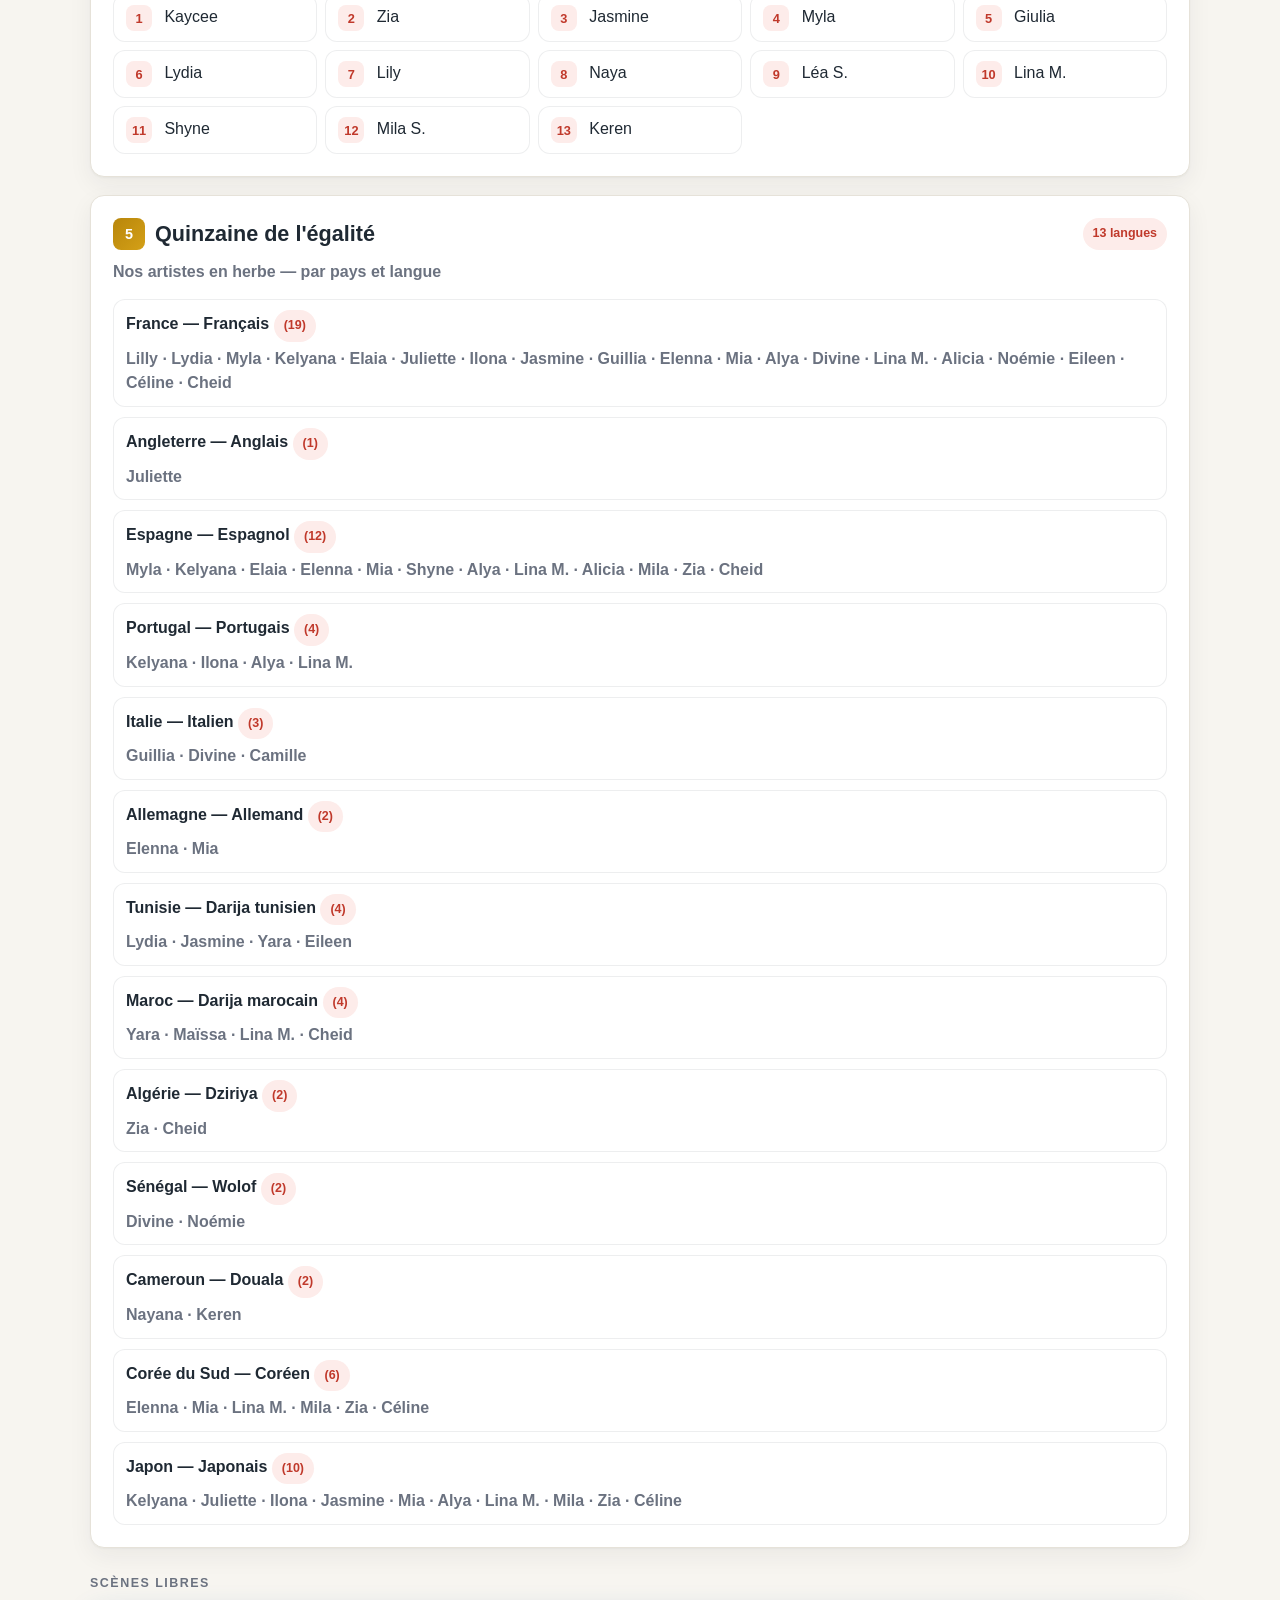
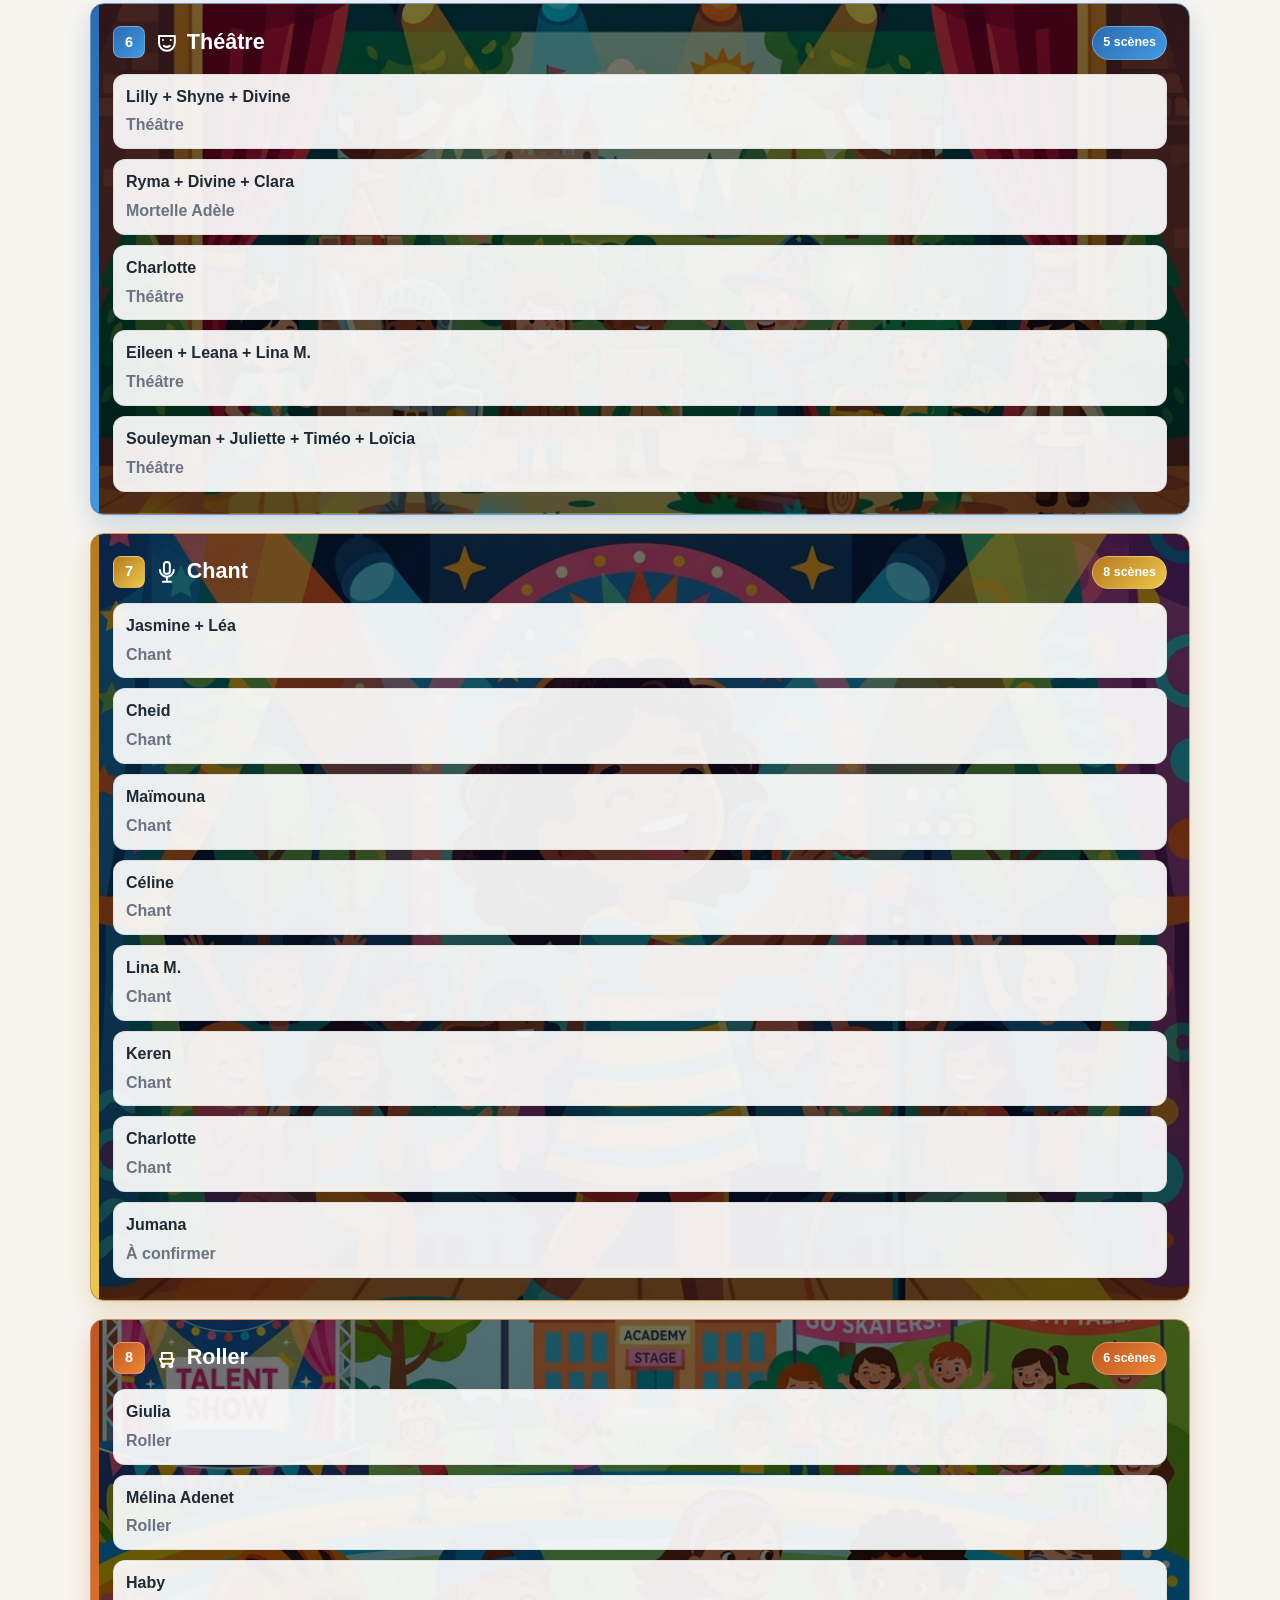
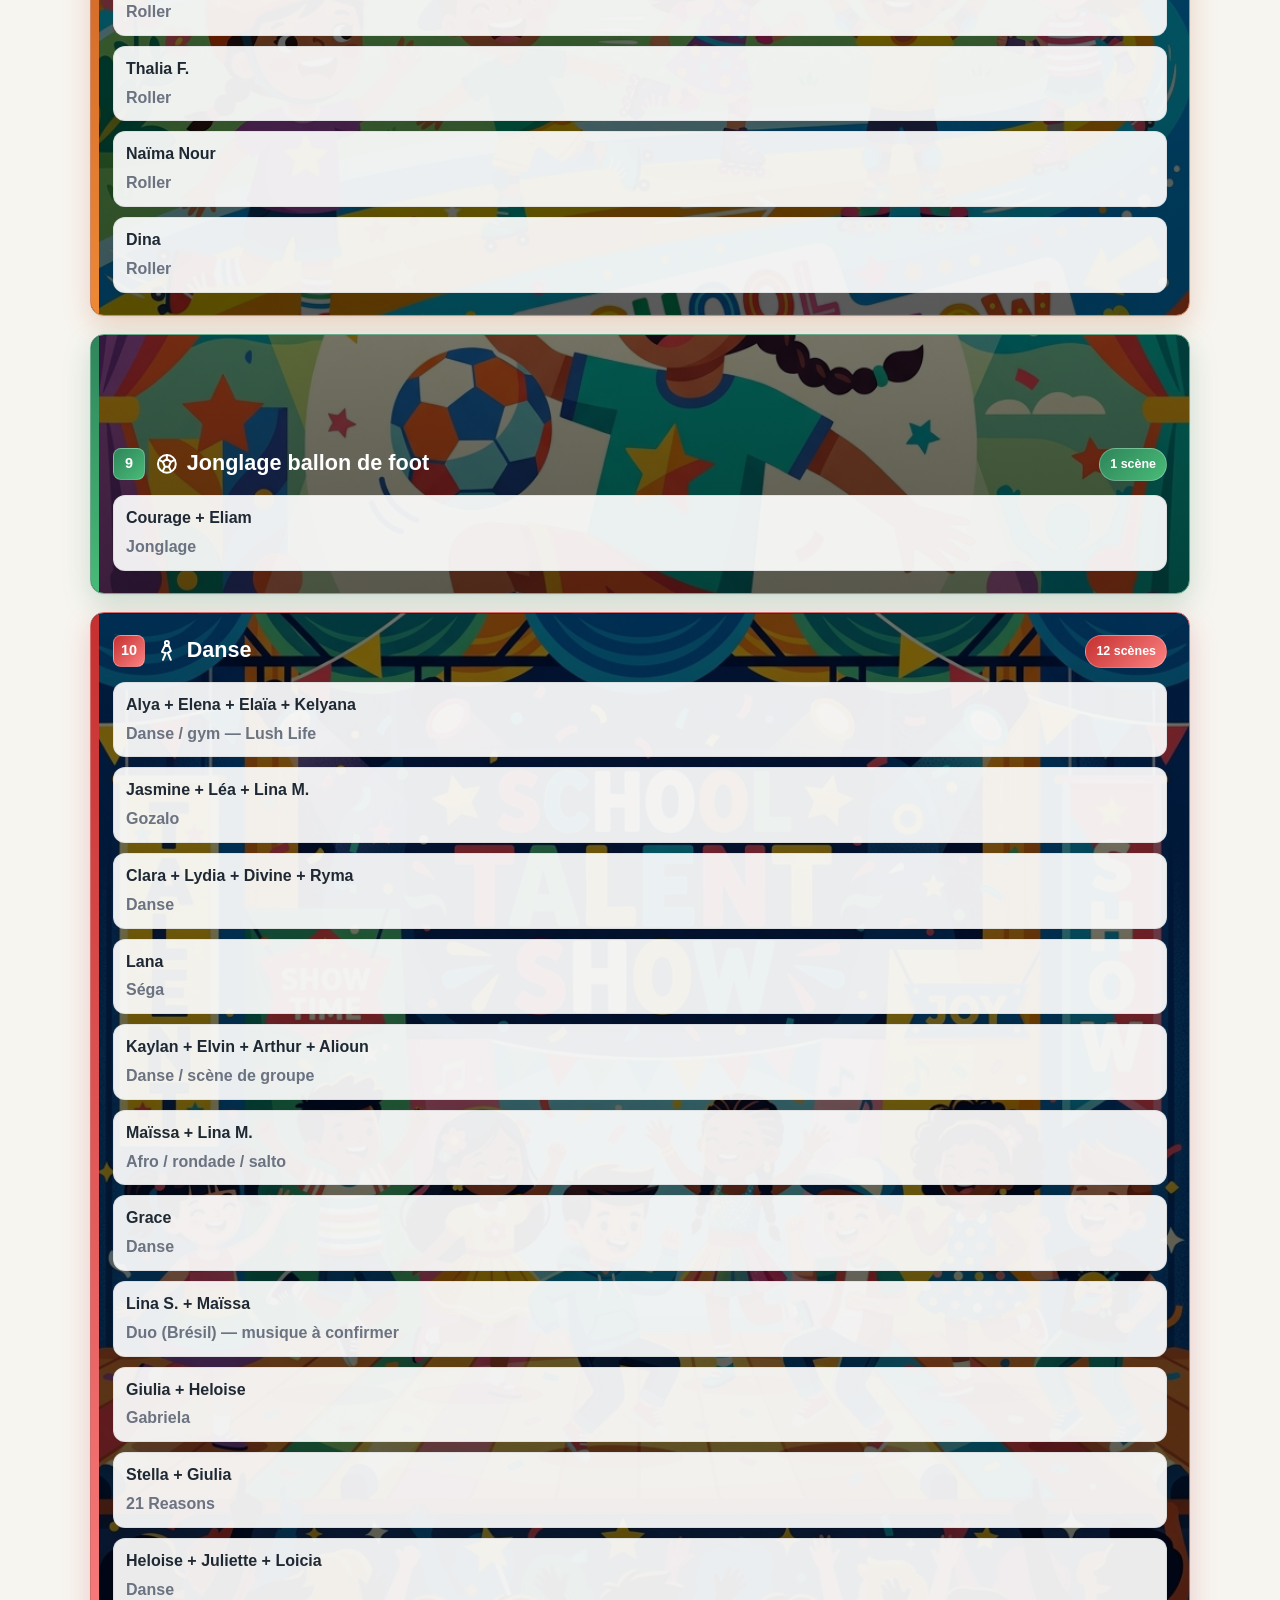
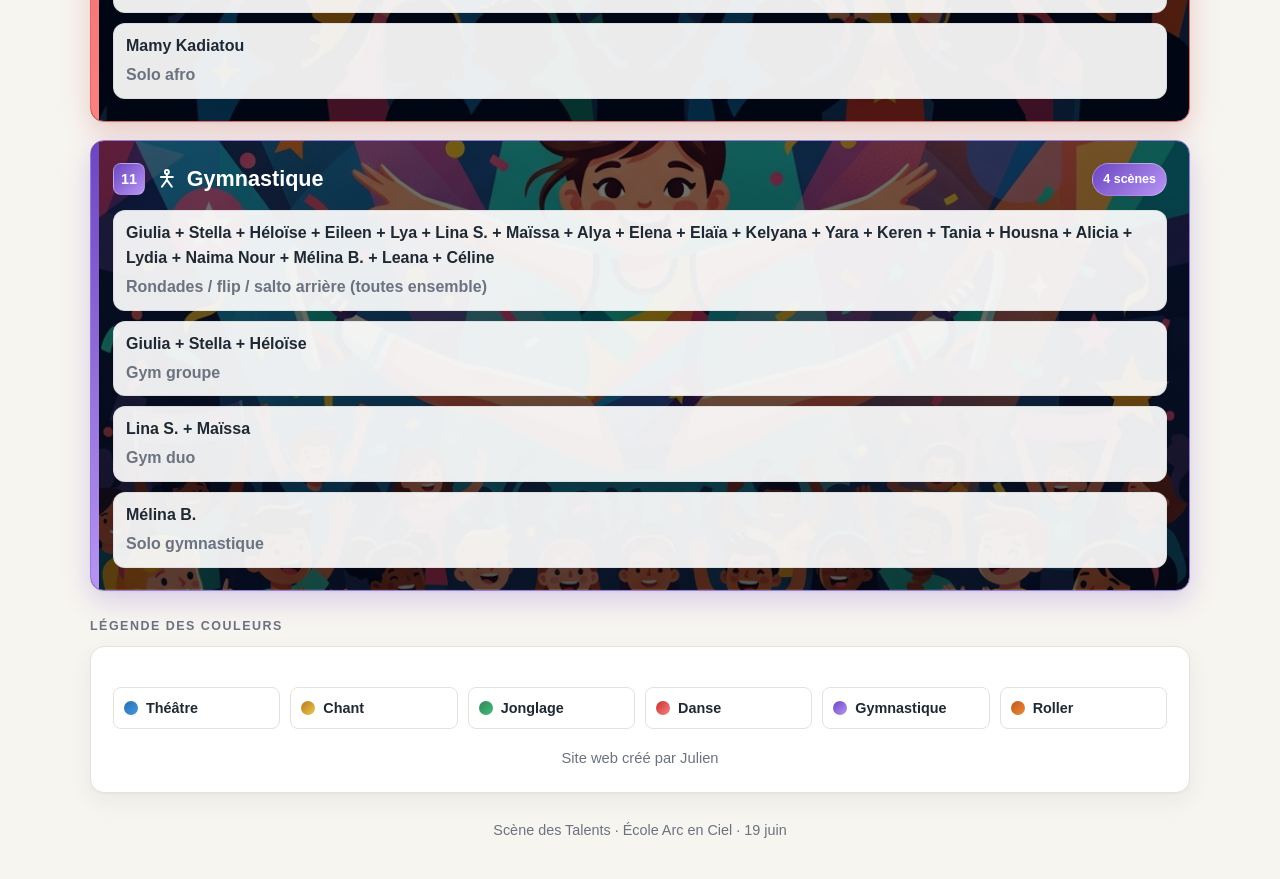
==== commit 4ff0f8f0: "Use inline SVG icons on homepage" ====
--- a/index.html
+++ b/index.html
@@ -23,11 +23,11 @@
     .section.free-category .hero-content { position:relative; z-index:2; }
     .section.free-category .section-num,.section.free-category .count { background:linear-gradient(135deg,var(--cat-main),var(--cat-alt)); color:#fff; border:1px solid rgba(255,255,255,.28); }
     .section.free-category.theatre{--cat-main:#2b6cb0;--cat-alt:#4299e1}.section.free-category.chant{--cat-main:#b7791f;--cat-alt:#ecc94b}.section.free-category.jonglage{--cat-main:#2f855a;--cat-alt:#48bb78}.section.free-category.danse{--cat-main:#c53030;--cat-alt:#fc8181}.section.free-category.gymnastique{--cat-main:#6b46c1;--cat-alt:#b794f4}.section.free-category.roller{--cat-main:#c05621;--cat-alt:#ed8936}
-    .color-legend{display:grid;grid-template-columns:repeat(auto-fit,minmax(150px,1fr));gap:10px;margin-top:18px}.legend-item{display:flex;align-items:center;gap:8px;padding:9px 10px;border:1px solid var(--line);border-radius:8px;background:#fff;font-size:.9rem;font-weight:700}.legend-dot{width:14px;height:14px;border-radius:50%;background:linear-gradient(135deg,var(--legend-main),var(--legend-alt));flex-shrink:0}.site-credit{margin:18px 0 0;color:var(--muted);font-size:.92rem;text-align:center}
+    .svg-icon{width:1.1em;height:1.1em;display:inline-block;vertical-align:-.16em;flex-shrink:0;stroke:currentColor;fill:none;stroke-width:2;stroke-linecap:round;stroke-linejoin:round}.brand .svg-icon{width:18px;height:18px}.nav-links .svg-icon{width:16px;height:16px}.cat-icon-svg{margin-right:8px;color:currentColor}.flag-label{display:inline-flex;align-items:center;gap:6px}.color-legend{display:grid;grid-template-columns:repeat(auto-fit,minmax(150px,1fr));gap:10px;margin-top:18px}.legend-item{display:flex;align-items:center;gap:8px;padding:9px 10px;border:1px solid var(--line);border-radius:8px;background:#fff;font-size:.9rem;font-weight:700}.legend-dot{width:14px;height:14px;border-radius:50%;background:linear-gradient(135deg,var(--legend-main),var(--legend-alt));flex-shrink:0}.site-credit{margin:18px 0 0;color:var(--muted);font-size:.92rem;text-align:center}
   </style>
 </head>
 <body>
-  <nav class="nav"><div class="nav-inner"><a class="brand" href="index.html"><span class="dot">🎭</span><span>Scène des Talents<small>École Arc en Ciel · 19 juin</small></span></a><button class="nav-toggle" id="navToggle" aria-label="Menu" aria-expanded="false"><svg viewBox="0 0 24 24" fill="none" stroke="currentColor" stroke-width="2" stroke-linecap="round"><line x1="3" y1="6" x2="21" y2="6"/><line x1="3" y1="12" x2="21" y2="12"/><line x1="3" y1="18" x2="21" y2="18"/></svg></button><ul class="nav-links" id="navLinks"><li><a href="index.html" class="active">🏠 Accueil</a></li><li><a href="parents.html">👨‍👩‍👧 Parents</a></li><li><a href="enfants.html">👧 Enfants</a></li><li><a href="orga.html">🗓️ Organisation</a></li><li><a href="repere-enfants.html">🧭 Repère</a></li><li><a href="repetition.html">🎬 Répétitions</a></li><li><a href="nico.html">✅ Nico</a></li><li><a href="stats.html">📊 Statistiques</a></li></ul></div></nav>
+  <nav class="nav"><div class="nav-inner"><a class="brand" href="index.html"><span class="dot"><svg class="svg-icon" viewBox="0 0 24 24"><path d="M4 6h16v7a8 8 0 0 1-16 0V6Z"/><path d="M8 10h.01M16 10h.01M9 16c2 1.4 4 1.4 6 0"/><path d="M7 3v3M17 3v3"/></svg></span><span>Scène des Talents<small>École Arc en Ciel · 19 juin</small></span></a><button class="nav-toggle" id="navToggle" aria-label="Menu" aria-expanded="false"><svg viewBox="0 0 24 24" fill="none" stroke="currentColor" stroke-width="2" stroke-linecap="round"><line x1="3" y1="6" x2="21" y2="6"/><line x1="3" y1="12" x2="21" y2="12"/><line x1="3" y1="18" x2="21" y2="18"/></svg></button><ul class="nav-links" id="navLinks"><li><a href="index.html" class="active"><svg class="svg-icon" viewBox="0 0 24 24"><path d="M3 11l9-8 9 8"/><path d="M5 10v10h14V10"/><path d="M10 20v-6h4v6"/></svg>Accueil</a></li><li><a href="parents.html"><svg class="svg-icon" viewBox="0 0 24 24"><path d="M16 21v-2a4 4 0 0 0-8 0v2"/><circle cx="12" cy="7" r="4"/><path d="M22 21v-2a3 3 0 0 0-2-2.8"/><path d="M2 21v-2a3 3 0 0 1 2-2.8"/></svg>Parents</a></li><li><a href="enfants.html"><svg class="svg-icon" viewBox="0 0 24 24"><circle cx="12" cy="8" r="4"/><path d="M8 14h8l2 7H6l2-7Z"/></svg>Enfants</a></li><li><a href="orga.html"><svg class="svg-icon" viewBox="0 0 24 24"><rect x="3" y="4" width="18" height="18" rx="2"/><path d="M16 2v4M8 2v4M3 10h18"/></svg>Organisation</a></li><li><a href="repere-enfants.html"><svg class="svg-icon" viewBox="0 0 24 24"><circle cx="12" cy="12" r="9"/><path d="m15 9-2 5-5 2 2-5 5-2Z"/></svg>Repère</a></li><li><a href="repetition.html"><svg class="svg-icon" viewBox="0 0 24 24"><path d="M4 4h16v16H4z"/><path d="m10 8 6 4-6 4V8Z"/></svg>Répétitions</a></li><li><a href="nico.html"><svg class="svg-icon" viewBox="0 0 24 24"><path d="M20 6 9 17l-5-5"/></svg>Nico</a></li><li><a href="stats.html"><svg class="svg-icon" viewBox="0 0 24 24"><path d="M4 19V5"/><path d="M4 19h16"/><rect x="7" y="11" width="3" height="5"/><rect x="12" y="8" width="3" height="8"/><rect x="17" y="4" width="3" height="12"/></svg>Statistiques</a></li></ul></div></nav>
   <div class="wrap">
     <header class="page-head"><p class="kicker">Listing des participants</p><h1>Scène des Talents</h1><p class="meta">Vendredi 19 juin · École Arc en Ciel</p></header>
     <div class="home-stats" id="homeStats"></div>
@@ -42,14 +42,15 @@
   <script>
     const toggle=document.getElementById('navToggle'); const links=document.getElementById('navLinks'); toggle.addEventListener('click',()=>{const open=links.classList.toggle('open'); toggle.setAttribute('aria-expanded',open);});
     const esc=s=>String(s).replace(/[&<>]/g,c=>({'&':'&amp;','<':'&lt;','>':'&gt;'}[c]));
+    const svgIcon=name=>({theatre:'<svg class="svg-icon cat-icon-svg" viewBox="0 0 24 24"><path d="M4 6h16v7a8 8 0 0 1-16 0V6Z"/><path d="M8 10h.01M16 10h.01M9 16c2 1.4 4 1.4 6 0"/></svg>',mic:'<svg class="svg-icon cat-icon-svg" viewBox="0 0 24 24"><path d="M12 2a3 3 0 0 0-3 3v6a3 3 0 0 0 6 0V5a3 3 0 0 0-3-3Z"/><path d="M19 10a7 7 0 0 1-14 0"/><path d="M12 17v5M8 22h8"/></svg>',roller:'<svg class="svg-icon cat-icon-svg" viewBox="0 0 24 24"><path d="M5 13h14l-2 5H7l-2-5Z"/><path d="M7 13V7h10v6"/><circle cx="8" cy="20" r="1.5"/><circle cx="16" cy="20" r="1.5"/></svg>',football:'<svg class="svg-icon cat-icon-svg" viewBox="0 0 24 24"><circle cx="12" cy="12" r="9"/><path d="m12 7 4 3-2 5h-4l-2-5 4-3Z"/><path d="M12 7V3M16 10l4-2M14 15l2 4M10 15l-2 4M8 10 4 8"/></svg>',dance:'<svg class="svg-icon cat-icon-svg" viewBox="0 0 24 24"><circle cx="12" cy="4" r="2"/><path d="M10 7h4l2 5-3 2 3 7"/><path d="M10 7 7 13l3 1"/><path d="M11 14 8 21"/></svg>',gym:'<svg class="svg-icon cat-icon-svg" viewBox="0 0 24 24"><circle cx="12" cy="5" r="2"/><path d="M6 10h12"/><path d="M12 7v6l-5 7"/><path d="M12 13l5 7"/></svg>'}[name]||'');
     const stats=computeStats();
     document.getElementById('homeStats').innerHTML=`<div class="home-stat"><div class="num">${stats.uniqueChildren}</div><div class="label">enfants</div></div><div class="home-stat"><div class="num">${stats.categoryCount}</div><div class="label">catégories</div></div><div class="home-stat"><div class="num">${stats.schoolCount}</div><div class="label">projets</div></div>`;
     let sectionNum=0;
-    const schoolHtml=SCHOOL_PROJECTS.map(p=>{sectionNum++;const num=sectionNum;let body,count;if(p.languages){count=`${p.languages.length} langues`;body=`<ul class="lang-list">${p.languages.map(l=>`<li><div class="lang-head">${l.flag} ${esc(l.country)} — ${esc(l.lang)} <span class="badge">(${l.kids.length})</span></div><div class="lang-kids">${l.kids.map(esc).join(' · ')}</div></li>`).join('')}</ul>`;}else{count=`${p.kids.length} enfants`;body=`<ol class="names">${p.kids.map((k,i)=>`<li><span class="num">${i+1}</span> ${esc(k)}</li>`).join('')}</ol>`;}return `<section class="section school"><div class="section-head"><h2><span class="section-num">${num}</span>${esc(p.name)}</h2><span class="count">${count}</span></div>${p.note?`<p class="subtitle">${esc(p.note)}</p>`:''}${body}</section>`;}).join('');
+    const schoolHtml=SCHOOL_PROJECTS.map(p=>{sectionNum++;const num=sectionNum;let body,count;if(p.languages){count=`${p.languages.length} langues`;body=`<ul class="lang-list">${p.languages.map(l=>`<li><div class="lang-head"><span class="flag-label">${esc(l.country)}</span> — ${esc(l.lang)} <span class="badge">(${l.kids.length})</span></div><div class="lang-kids">${l.kids.map(esc).join(' · ')}</div></li>`).join('')}</ul>`;}else{count=`${p.kids.length} enfants`;body=`<ol class="names">${p.kids.map((k,i)=>`<li><span class="num">${i+1}</span> ${esc(k)}</li>`).join('')}</ol>`;}return `<section class="section school"><div class="section-head"><h2><span class="section-num">${num}</span>${esc(p.name)}</h2><span class="count">${count}</span></div>${p.note?`<p class="subtitle">${esc(p.note)}</p>`:''}${body}</section>`;}).join('');
     document.getElementById('school').innerHTML=schoolHtml;
     const catImages={"Danse":"images/danse_hero_1781248760612.png","Gymnastique":"images/gymnastique_frame_1781248770089.png","Théâtre":"images/theatre_hero_1781248781959.png","Chant":"images/chant_frame_1781248799345.png","Roller":"images/roller_hero_1781248809907.png","Jonglage ballon de foot":"images/jonglage_frame_1781248819978.png"};
     const catClass=name=>({"Théâtre":"theatre","Chant":"chant","Jonglage ballon de foot":"jonglage","Danse":"danse","Gymnastique":"gymnastique","Roller":"roller"}[name]||'');
-    const sceneCard=c=>{sectionNum++;const num=sectionNum;const imageUrl=catImages[c.name]||'';return `<section class="section layout-hero free-category ${catClass(c.name)}" style="background-image:linear-gradient(rgba(0,0,0,.55),rgba(0,0,0,.65)),url('${imageUrl}')"><div class="hero-content"><div class="section-head"><h2><span class="section-num">${num}</span>${c.icon} ${esc(c.name)}</h2><span class="count">${c.scenes.length} scène${c.scenes.length>1?'s':''}</span></div><ul class="groups">${c.scenes.map(s=>`<li><span class="who">${s.who.map(esc).join(' + ')}</span><span class="scene">${esc(s.scene)}</span></li>`).join('')}</ul></div></section>`;};
+    const sceneCard=c=>{sectionNum++;const num=sectionNum;const imageUrl=catImages[c.name]||'';return `<section class="section layout-hero free-category ${catClass(c.name)}" style="background-image:linear-gradient(rgba(0,0,0,.55),rgba(0,0,0,.65)),url('${imageUrl}')"><div class="hero-content"><div class="section-head"><h2><span class="section-num">${num}</span>${svgIcon(c.icon)}${esc(c.name)}</h2><span class="count">${c.scenes.length} scène${c.scenes.length>1?'s':''}</span></div><ul class="groups">${c.scenes.map(s=>`<li><span class="who">${s.who.map(esc).join(' + ')}</span><span class="scene">${esc(s.scene)}</span></li>`).join('')}</ul></div></section>`;};
     document.getElementById('free').innerHTML=FREE_CATEGORIES.map(sceneCard).join('');
   </script>
 </body>
--- a/styles.css
+++ b/styles.css
@@ -16,596 +16,75 @@
   --shadow: 0 1px 2px rgba(31,41,51,.04), 0 8px 24px rgba(31,41,51,.06);
   --radius: 14px;
 }
+* { box-sizing: border-box; }
+html { scroll-behavior: smooth; overflow-x: hidden; }
+body { margin: 0; width: 100%; max-width: 100%; overflow-x: hidden; font-family: -apple-system, BlinkMacSystemFont, "Segoe UI", Roboto, Helvetica, Arial, sans-serif; background: var(--bg); color: var(--ink); line-height: 1.55; }
+a { color: inherit; }
+img, video, iframe, canvas, svg { max-width: 100%; }
+.fa-icon, .brand-icon { width: 1em; height: 1em; display: inline-block; vertical-align: -0.125em; fill: currentColor; flex-shrink: 0; }
+.brand .dot .fa-icon { width: 17px; height: 17px; }
+.nav-links .fa-icon { width: 15px; height: 15px; }
 
-* { box-sizing: border-box; }
-
-html { scroll-behavior: smooth; }
-
-body {
-  margin: 0;
-  font-family: -apple-system, BlinkMacSystemFont, "Segoe UI", Roboto, Helvetica, Arial, sans-serif;
-  background: var(--bg);
-  color: var(--ink);
-  line-height: 1.55;
-}
-
-a { color: inherit; }
+/* ---------- Structure commune ---------- */
+.wrap { width: min(1100px, calc(100% - 40px)); margin: 0 auto; padding: 28px 0 38px; }
+.page-head { margin: 10px 0 24px; }
+.kicker { margin: 0 0 6px; color: var(--accent); font-weight: 900; text-transform: uppercase; letter-spacing: .12em; font-size: .78rem; }
+h1 { margin: 0; font-size: clamp(2rem, 7vw, 4rem); line-height: .95; letter-spacing: -.05em; }
+.meta { margin: 12px 0 0; color: var(--muted); font-weight: 700; }
+.section { position: relative; overflow: hidden; background: var(--card); border: 1px solid var(--line); border-radius: var(--radius); box-shadow: var(--shadow); padding: 22px; margin: 0 0 18px; }
+.section-head { display: flex; align-items: flex-start; justify-content: space-between; gap: 14px; margin-bottom: 14px; }
+.section-head h2 { display: flex; align-items: center; min-width: 0; margin: 0; font-size: 1.35rem; line-height: 1.15; }
+.count, .badge { display: inline-flex; align-items: center; justify-content: center; border-radius: 999px; padding: 6px 10px; background: var(--accent-soft); color: var(--accent); font-size: .78rem; font-weight: 900; white-space: nowrap; }
+.subtitle { margin: -4px 0 14px; color: var(--muted); font-weight: 650; }
+.cat-title { margin: 26px 0 10px; color: var(--muted); text-transform: uppercase; letter-spacing: .12em; font-size: .78rem; font-weight: 900; }
+.rule { background: var(--gold-soft); border: 1px solid #ecd9a6; border-left: 5px solid var(--gold); border-radius: 14px; padding: 16px 18px; margin: 0 0 24px; }
+.names, .groups, .lang-list { margin: 0; padding: 0; list-style: none; }
+.names { display: grid; grid-template-columns: repeat(auto-fit, minmax(190px, 1fr)); gap: 8px; }
+.names li, .groups li, .lang-list li { background: rgba(255,255,255,.72); border: 1px solid rgba(31,41,51,.08); border-radius: 12px; padding: 10px 12px; }
+.names .num { display: inline-flex; align-items: center; justify-content: center; min-width: 26px; height: 26px; margin-right: 8px; border-radius: 8px; background: var(--accent-soft); color: var(--accent); font-size: .8rem; font-weight: 900; }
+.groups { display: grid; gap: 10px; }
+.groups li { display: grid; gap: 4px; background: rgba(255,255,255,.86); }
+.who { font-weight: 900; }
+.scene { color: var(--muted); font-weight: 700; }
+.lang-list { display: grid; gap: 10px; }
+.lang-head { font-weight: 900; }
+.lang-kids { margin-top: 5px; color: var(--muted); font-weight: 650; }
+.layout-hero { min-height: 260px; display: flex; align-items: flex-end; background-size: cover; background-position: center; color: #fff; }
+.layout-hero .hero-content { width: 100%; }
+.layout-hero .groups li { background: rgba(255,255,255,.92); color: var(--ink); }
+footer { margin: 26px 0 0; color: var(--muted); text-align: center; font-size: .9rem; }
 
 /* ---------- Barre de navigation ---------- */
-.nav {
-  position: sticky;
-  top: 0;
-  z-index: 50;
-  background: rgba(247,245,240,.85);
-  backdrop-filter: saturate(180%) blur(12px);
-  border-bottom: 1px solid var(--line);
-}
-
-.nav-inner {
-  max-width: 1100px;
-  margin: 0 auto;
-  padding: 12px 20px;
-  display: flex;
-  align-items: center;
-  justify-content: space-between;
-  gap: 16px;
-}
-
-.brand {
-  display: flex;
-  align-items: center;
-  gap: 10px;
-  font-weight: 800;
-  text-decoration: none;
-  letter-spacing: -.01em;
-}
-
-.brand .dot {
-  width: 30px; height: 30px;
-  display: grid; place-items: center;
-  border-radius: 9px;
-  background: linear-gradient(135deg, var(--accent), var(--accent-2));
-  color: #fff; font-size: 1rem;
-  box-shadow: var(--shadow);
-}
-
-.brand small {
-  display: block;
-  font-weight: 600;
-  font-size: .68rem;
-  letter-spacing: .12em;
-  text-transform: uppercase;
-  color: var(--muted);
-}
-
-.nav-links {
-  display: flex;
-  align-items: center;
-  gap: 6px;
-  list-style: none;
-  margin: 0; padding: 0;
-}
-
-.nav-links a {
-  display: inline-flex;
-  align-items: center;
-  gap: 6px;
-  text-decoration: none;
-  font-weight: 600;
-  font-size: .95rem;
-  color: var(--ink);
-  padding: 8px 14px;
-  border-radius: 999px;
-  white-space: nowrap;
-  transition: background .15s, color .15s;
-}
-
+.nav { position: sticky; top: 0; z-index: 50; background: rgba(247,245,240,.85); backdrop-filter: saturate(180%) blur(12px); border-bottom: 1px solid var(--line); }
+.nav-inner { max-width: 1100px; margin: 0 auto; padding: 12px 20px; display: flex; align-items: center; justify-content: space-between; gap: 16px; }
+.brand { min-width: 0; display: flex; align-items: center; gap: 10px; font-weight: 800; text-decoration: none; letter-spacing: -.01em; }
+.brand span:last-child { min-width: 0; }
+.brand .dot { width: 30px; height: 30px; display: grid; place-items: center; border-radius: 9px; background: linear-gradient(135deg, var(--accent), var(--accent-2)); color: #fff; font-size: 1rem; box-shadow: var(--shadow); flex: 0 0 auto; }
+.brand small { display: block; font-weight: 600; font-size: .68rem; letter-spacing: .12em; text-transform: uppercase; color: var(--muted); }
+.nav-links { display: flex; align-items: center; gap: 6px; list-style: none; margin: 0; padding: 0; }
+.nav-links a { display: inline-flex; align-items: center; gap: 6px; text-decoration: none; font-weight: 600; font-size: .95rem; color: var(--ink); padding: 8px 14px; border-radius: 999px; white-space: nowrap; transition: background .15s, color .15s; }
 .nav-links a:hover { background: var(--accent-soft); color: var(--accent); }
 .nav-links a.active { background: var(--accent); color: #fff; }
-
-.nav-toggle {
-  display: none;
-  background: none;
-  border: 1px solid var(--line);
-  border-radius: 10px;
-  width: 42px; height: 42px;
-  cursor: pointer;
-  align-items: center; justify-content: center;
-  color: var(--ink);
-}
+.nav-toggle { display: none; background: none; border: 1px solid var(--line); border-radius: 10px; width: 42px; height: 42px; cursor: pointer; align-items: center; justify-content: center; color: var(--ink); flex: 0 0 auto; }
 .nav-toggle svg { width: 22px; height: 22px; }
 
 @media (max-width: 860px) {
   .nav-toggle { display: inline-flex; }
-  .nav-links {
-    position: absolute;
-    top: 100%;
-    left: 50%;
-    right: auto;
-    width: min(calc(100vw - 32px), 360px);
-    max-height: calc(100vh - 78px);
-    overflow-y: auto;
-    flex-direction: column;
-    align-items: stretch;
-    gap: 8px;
-    padding: 14px 12px 18px;
-    background: rgba(247,245,240,.98);
-    border: 1px solid var(--line);
-    border-top: 0;
-    border-radius: 0 0 14px 14px;
-    box-shadow: var(--shadow);
-    transform: translate(-50%, -8px);
-    opacity: 0;
-    pointer-events: none;
-    transition: opacity .18s, transform .18s;
-    -webkit-overflow-scrolling: touch;
-  }
-  .nav-links.open { opacity: 1; transform: translate(-50%, 0); pointer-events: auto; }
+  .nav-inner { padding-inline: 14px; }
+  .nav-links { position: absolute; top: 100%; left: 12px; right: 12px; width: auto; max-width: none; flex-direction: column; align-items: stretch; gap: 8px; padding: 14px 12px 18px; background: rgba(247,245,240,.98); border: 1px solid var(--line); border-top: 0; border-radius: 0 0 14px 14px; box-shadow: var(--shadow); transform: translateY(-8px); opacity: 0; pointer-events: none; transition: opacity .18s, transform .18s; overflow: hidden; }
+  .nav-links.open { opacity: 1; transform: translateY(0); pointer-events: auto; }
   .nav-links li { width: 100%; }
-  .nav-links a {
-    display: flex;
-    align-items: center;
-    gap: 8px;
-    width: 100%;
-    padding: 14px 16px;
-    border-radius: 10px;
-    line-height: 1.35;
-    text-align: left;
-  }
+  .nav-links a { display: flex; align-items: center; gap: 8px; width: 100%; padding: 14px 16px; border-radius: 10px; line-height: 1.35; text-align: left; white-space: normal; }
 }
 
-/* ---------- Mise en page ---------- */
-.wrap { max-width: 960px; margin: 0 auto; padding: 28px 20px 72px; }
-
-.page-head {
-  margin-bottom: 26px;
+@media (max-width: 700px) {
+  .wrap { width: 100%; padding: 22px 14px 34px; }
+  .section { padding: 18px 14px; border-radius: 16px; }
+  .section-head { flex-direction: column; align-items: stretch; gap: 10px; }
+  .section-head h2 { font-size: 1.18rem; overflow-wrap: anywhere; }
+  .count { align-self: flex-start; }
+  .names { grid-template-columns: 1fr; }
+  .layout-hero { min-height: 230px; }
+  .brand { font-size: .95rem; }
+  .brand small { font-size: .58rem; letter-spacing: .08em; }
 }
-.page-head .kicker {
-  text-transform: uppercase;
-  letter-spacing: .12em;
-  font-size: .75rem;
-  font-weight: 700;
-  color: var(--accent);
-  margin: 0 0 6px;
-}
-.page-head h1 { font-size: 2.1rem; margin: 0 0 6px; line-height: 1.1; letter-spacing: -.02em; }
-.page-head .meta { color: var(--muted); margin: 0; }
-
-/* ---------- Bandeau règle ---------- */
-.rule {
-  background: var(--gold-soft);
-  border: 1px solid #ecd9a6;
-  border-left: 4px solid var(--gold);
-  border-radius: 10px;
-  padding: 14px 18px;
-  margin-bottom: 30px;
-  font-size: .95rem;
-}
-.rule strong { color: var(--gold); }
-
-/* ---------- Titres de catégorie ---------- */
-.cat-title {
-  font-size: .8rem;
-  text-transform: uppercase;
-  letter-spacing: .1em;
-  font-weight: 700;
-  color: var(--muted);
-  margin: 36px 0 16px;
-  padding-bottom: 6px;
-  border-bottom: 2px solid var(--line);
-}
-.cat-title:first-of-type { margin-top: 8px; }
-
-/* ---------- Cartes section ---------- */
-.section {
-  background: var(--card);
-  border: 1px solid var(--line);
-  border-radius: var(--radius);
-  padding: 22px 24px;
-  margin-bottom: 22px;
-  box-shadow: var(--shadow);
-}
-.section.school { border-left: 4px solid var(--accent); }
-
-.section-head {
-  display: flex;
-  align-items: baseline;
-  justify-content: space-between;
-  gap: 12px;
-  flex-wrap: wrap;
-  border-bottom: 1px solid var(--line);
-  padding-bottom: 12px;
-  margin-bottom: 16px;
-}
-.section-head h2 { font-size: 1.25rem; margin: 0; display: flex; align-items: center; gap: 9px; }
-
-.count {
-  background: var(--accent-soft);
-  color: var(--accent);
-  font-weight: 700;
-  font-size: .82rem;
-  padding: 3px 12px;
-  border-radius: 999px;
-  white-space: nowrap;
-}
-
-.subtitle { color: var(--muted); font-size: .95rem; margin: -8px 0 16px; }
-
-/* ---------- Listes de prénoms ---------- */
-ol.names { margin: 0; padding-left: 0; list-style: none; columns: 2; column-gap: 28px; }
-ol.names li {
-  padding: 7px 4px 7px 0;
-  border-bottom: 1px solid var(--line);
-  break-inside: avoid;
-  display: flex; gap: 10px;
-}
-ol.names li .num {
-  color: var(--muted);
-  font-variant-numeric: tabular-nums;
-  min-width: 1.6em; text-align: right; font-size: .9rem;
-}
-
-/* ---------- Quinzaine (langues) ---------- */
-.lang-list { margin: 0; padding: 0; list-style: none; }
-.lang-list li { padding: 12px 0; border-bottom: 1px solid var(--line); }
-.lang-list li:last-child { border-bottom: none; }
-.lang-head { font-weight: 700; margin-bottom: 2px; }
-.lang-head .badge { color: var(--muted); font-weight: 600; font-size: .85rem; }
-.lang-kids { font-size: .95rem; }
-
-/* ---------- Groupes (scènes libres) ---------- */
-ul.groups { margin: 0; padding: 0; list-style: none; }
-ul.groups li {
-  display: flex; justify-content: space-between; align-items: baseline;
-  gap: 16px; padding: 11px 0; border-bottom: 1px solid var(--line);
-}
-ul.groups li:last-child { border-bottom: none; }
-ul.groups .who { font-weight: 600; }
-ul.groups .scene { color: var(--muted); font-size: .9rem; text-align: right; white-space: nowrap; }
-
-.disc-grid {
-  display: grid;
-  grid-template-columns: repeat(auto-fit, minmax(280px, 1fr));
-  gap: 22px;
-}
-
-/* ---------- Nouvelles mises en page ---------- */
-.layout-hero {
-  position: relative;
-  min-height: 400px;
-  background-size: cover;
-  background-position: center;
-  color: #fff;
-  display: flex;
-  flex-direction: column;
-  justify-content: flex-end;
-  padding: 0;
-  overflow: hidden;
-  border: none;
-}
-.layout-hero .hero-content {
-  padding: 30px;
-  background: linear-gradient(to top, rgba(0,0,0,0.9), transparent);
-  width: 100%;
-}
-.layout-hero .section-head { border-bottom-color: rgba(255,255,255,0.2); }
-.layout-hero .subtitle, .layout-hero ul.groups .scene { color: #ddd; }
-.layout-hero ul.groups li { border-bottom-color: rgba(255,255,255,0.2); }
-
-.layout-frame {
-  display: flex;
-  flex-direction: row;
-  padding: 0;
-  overflow: hidden;
-  align-items: stretch;
-}
-.layout-frame .frame-image-container {
-  flex: 0 0 40%;
-  max-width: 40%;
-}
-.layout-frame .frame-image {
-  width: 100%;
-  height: 100%;
-  object-fit: cover;
-  display: block;
-}
-.layout-frame .frame-content {
-  flex: 1;
-  padding: 24px;
-}
-
-@media (max-width: 768px) {
-  .layout-frame { flex-direction: column; }
-  .layout-frame .frame-image-container { flex: none; max-width: 100%; height: 250px; }
-}
-
-/* ---------- Statistiques ---------- */
-.stat-grid {
-  display: grid;
-  grid-template-columns: repeat(auto-fit, minmax(150px, 1fr));
-  gap: 16px;
-  margin-bottom: 14px;
-}
-.stat-card {
-  background: var(--card);
-  border: 1px solid var(--line);
-  border-radius: var(--radius);
-  padding: 20px;
-  box-shadow: var(--shadow);
-}
-.stat-card .big {
-  font-size: 2.4rem; font-weight: 800; line-height: 1;
-  letter-spacing: -.03em;
-  background: linear-gradient(135deg, var(--accent), var(--accent-2));
-  -webkit-background-clip: text; background-clip: text; color: transparent;
-}
-.stat-card .lab { color: var(--muted); font-size: .9rem; margin-top: 6px; }
-
-/* ---------- Graphiques à barres ---------- */
-.bars { margin: 0; padding: 0; list-style: none; }
-.bars li { margin-bottom: 14px; }
-.bar-top {
-  display: flex; justify-content: space-between; align-items: baseline;
-  margin-bottom: 5px; font-size: .92rem;
-}
-.bar-top .name { font-weight: 600; display: flex; align-items: center; gap: 8px; }
-.bar-top .val { color: var(--muted); font-variant-numeric: tabular-nums; }
-.bar-track { height: 12px; background: var(--bg); border-radius: 999px; overflow: hidden; border: 1px solid var(--line); }
-.bar-fill {
-  height: 100%;
-  background: linear-gradient(90deg, var(--accent-2), var(--accent));
-  border-radius: 999px;
-  width: 0;
-  transition: width .8s cubic-bezier(.22,1,.36,1);
-}
-.bar-fill.alt { background: linear-gradient(90deg, #7aa6c2, #2f6f97); }
-
-/* ---------- Tableau enfants ---------- */
-.kid-table { width: 100%; border-collapse: collapse; font-size: .94rem; }
-.kid-table th, .kid-table td { text-align: left; padding: 10px 8px; border-bottom: 1px solid var(--line); }
-.kid-table th { color: var(--muted); font-weight: 600; font-size: .82rem; text-transform: uppercase; letter-spacing: .05em; }
-.kid-table td.c { text-align: center; font-variant-numeric: tabular-nums; }
-.kid-table tr.over td { background: var(--accent-soft); }
-.pill { display: inline-block; font-size: .75rem; font-weight: 700; padding: 2px 9px; border-radius: 999px; }
-.pill.ok { background: #e6f4ec; color: var(--green); }
-.pill.warn { background: var(--accent-soft); color: var(--accent); }
-.det-tag { display: inline-block; font-size: .78rem; font-weight: 600; padding: 2px 8px; border-radius: 6px; margin: 1px 3px 1px 0; background: #eef0f5; color: #374151; }
-.det-tag.school { background: #fef3c7; color: #92400e; }
-
-.note {
-  font-size: .85rem; color: var(--muted);
-  background: var(--card); border: 1px dashed var(--line);
-  border-radius: 10px; padding: 12px 16px; margin-top: 8px;
-}
-
-/* ---------- Page Enfants : barre d'outils ---------- */
-.toolbar {
-  background: var(--card);
-  border: 1px solid var(--line);
-  border-radius: var(--radius);
-  box-shadow: var(--shadow);
-  padding: 16px 18px;
-  margin-bottom: 18px;
-  display: flex;
-  align-items: center;
-  gap: 20px;
-  flex-wrap: wrap;
-}
-.toolbar .progress { flex: 1 1 240px; min-width: 0; }
-.progress-top {
-  display: flex; justify-content: space-between; align-items: baseline;
-  gap: 10px; margin-bottom: 7px;
-}
-.progress-label {
-  font-size: .8rem; font-weight: 700; color: var(--muted);
-  text-transform: uppercase; letter-spacing: .05em;
-}
-.progress-val { font-variant-numeric: tabular-nums; font-size: .95rem; }
-.progress-val strong { color: var(--green); font-size: 1.1rem; }
-.progress-track {
-  height: 12px; background: var(--bg); border: 1px solid var(--line);
-  border-radius: 999px; overflow: hidden;
-}
-.progress-fill {
-  height: 100%; width: 0;
-  background: linear-gradient(90deg, #57b894, var(--green));
-  border-radius: 999px;
-  transition: width .5s cubic-bezier(.22,1,.36,1);
-}
-
-.toolbar-actions { display: flex; gap: 10px; flex-wrap: wrap; }
-.btn {
-  display: inline-flex; align-items: center; gap: 6px;
-  font-size: .9rem; font-weight: 700;
-  padding: 10px 16px; border-radius: 999px;
-  border: 1px solid var(--accent);
-  background: var(--accent); color: #fff;
-  cursor: pointer; white-space: nowrap;
-  transition: filter .15s, background .15s, color .15s;
-  -webkit-tap-highlight-color: transparent;
-}
-.btn:hover { filter: brightness(1.05); }
-.btn:active { filter: brightness(.95); }
-.btn.btn-import { background: var(--card); color: var(--accent); }
-.btn.ghost { background: var(--card); color: var(--muted); border-color: var(--line); }
-
-/* ---------- Page Enfants ---------- */
-.search-bar {
-  display: flex; align-items: center; gap: 14px;
-  margin-bottom: 24px;
-}
-.search-bar input {
-  flex: 1;
-  font-size: 1rem;
-  padding: 12px 16px;
-  border: 1px solid var(--line);
-  border-radius: 999px;
-  background: var(--card);
-  color: var(--ink);
-  box-shadow: var(--shadow);
-  outline: none;
-  transition: border-color .15s, box-shadow .15s;
-}
-.search-bar input:focus { border-color: var(--accent-2); }
-.search-bar input::placeholder { color: var(--muted); }
-.search-count {
-  color: var(--muted); font-size: .85rem; font-weight: 600;
-  white-space: nowrap;
-}
-
-.kid-grid {
-  display: grid;
-  grid-template-columns: repeat(auto-fill, minmax(320px, 1fr));
-  gap: 18px;
-}
-.kid-card { margin-bottom: 0; }
-.kid-card .section-head { margin-bottom: 4px; padding-bottom: 10px; }
-.kid-card .section-head h2 { font-size: 1.15rem; }
-
-/* copains sous le nom */
-.companions {
-  margin: 0 0 12px;
-  font-size: .82rem;
-  color: var(--muted);
-  line-height: 1.5;
-}
-.companions em.comp-sc { font-style: normal; font-weight: 600; color: var(--text, #1a1a1a); }
-
-/* badge du nombre de scènes */
-.count.zero { background: var(--bg); color: var(--muted); }
-.count.warn { background: var(--accent); color: #fff; }
-
-/* lignes scènes : catégorie + tag solo/groupe */
-.kid-card ul.groups .scene {
-  display: inline-flex; align-items: center; gap: 8px;
-  white-space: nowrap;
-}
-.tag-cat { color: var(--muted); font-size: .85rem; }
-.tag {
-  display: inline-block; font-size: .7rem; font-weight: 700;
-  padding: 2px 9px; border-radius: 999px;
-  text-transform: uppercase; letter-spacing: .04em;
-}
-.tag.solo  { background: var(--gold-soft); color: var(--gold); }
-.tag.group { background: #eaf1f6; color: #2f6f97; }
-
-.kid-card .empty { color: var(--muted); font-size: .9rem; font-style: italic; margin: 0; }
-
-/* projets d'école */
-.school-tags {
-  margin-top: 14px; padding-top: 14px;
-  border-top: 1px dashed var(--line);
-  display: flex; flex-wrap: wrap; gap: 8px; align-items: center;
-}
-.school-tags .st-label {
-  width: 100%; color: var(--muted); font-size: .75rem;
-  text-transform: uppercase; letter-spacing: .06em; font-weight: 700;
-  margin-bottom: 2px;
-}
-.school-tags .st {
-  background: var(--accent-soft); color: var(--accent);
-  font-size: .8rem; font-weight: 600;
-  padding: 4px 11px; border-radius: 999px;
-}
-.school-tags .st em { color: var(--accent-2); font-style: normal; font-weight: 500; }
-
-/* ---------- Validation : case à cocher ---------- */
-.kid-card.is-validated {
-  border-color: #9cd6bb;
-  box-shadow: 0 0 0 1px #9cd6bb, var(--shadow);
-}
-.kid-card.is-validated .section-head h2::after {
-  content: " ✓"; color: var(--green); font-weight: 800;
-}
-
-.validate-row {
-  display: flex; align-items: center; gap: 11px;
-  margin-top: 16px; padding: 12px 14px;
-  background: var(--bg); border: 1px solid var(--line);
-  border-radius: 10px; cursor: pointer;
-  user-select: none; -webkit-tap-highlight-color: transparent;
-  transition: background .15s, border-color .15s;
-}
-.validate-row .chk {
-  appearance: none; -webkit-appearance: none;
-  width: 26px; height: 26px; flex: 0 0 26px; margin: 0;
-  border: 2px solid var(--muted); border-radius: 8px;
-  background: var(--card); cursor: pointer; position: relative;
-  transition: background .15s, border-color .15s;
-}
-.validate-row .chk:checked { background: var(--green); border-color: var(--green); }
-.validate-row .validate-label { font-weight: 700; font-size: .95rem; }
-.validate-row .validate-state {
-  margin-left: auto; color: #fff; font-weight: 800;
-  width: 24px; height: 24px; border-radius: 50%;
-  background: var(--green); display: none;
-  align-items: center; justify-content: center; font-size: .8rem;
-}
-.kid-card.is-validated .validate-row {
-  background: #e6f4ec; border-color: #9cd6bb;
-}
-.kid-card.is-validated .validate-state { display: inline-flex; }
-
-/* ---------- Validation : notes ---------- */
-.notes { margin-top: 12px; }
-
-.notes-list { list-style: none; margin: 0 0 10px; padding: 0; }
-.notes-list:empty { margin: 0; }
-.note-item {
-  display: flex; align-items: flex-start; gap: 10px;
-  background: var(--gold-soft); border: 1px solid #ecd9a6;
-  border-radius: 10px; padding: 9px 10px 9px 13px;
-  margin-bottom: 8px; font-size: .92rem; line-height: 1.4;
-}
-.note-item .note-text { flex: 1; word-break: break-word; }
-.note-del {
-  flex: 0 0 auto; width: 24px; height: 24px;
-  border: none; border-radius: 50%;
-  background: rgba(0,0,0,.06); color: var(--muted);
-  font-size: 1.1rem; line-height: 1; cursor: pointer;
-  display: grid; place-items: center;
-  -webkit-tap-highlight-color: transparent;
-  transition: background .15s, color .15s;
-}
-.note-del:hover { background: var(--accent-soft); color: var(--accent); }
-
-.note-input { display: flex; gap: 8px; align-items: flex-end; }
-.note-field {
-  flex: 1;
-  font-family: inherit; font-size: .92rem; color: var(--ink);
-  padding: 11px 14px;
-  border: 1px solid var(--line); border-radius: 10px;
-  background: var(--card); resize: none; overflow: hidden;
-  min-height: 44px; line-height: 1.45;
-  transition: border-color .15s;
-}
-.note-field:focus { outline: none; border-color: var(--accent-2); }
-.note-field::placeholder { color: var(--muted); }
-.note-add { flex: 0 0 auto; }
-
-footer { text-align: center; color: var(--muted); font-size: .85rem; margin-top: 44px; }
-
-/* ---------- Responsive (téléphone) ---------- */
-@media (max-width: 640px) {
-  .wrap { padding: 20px 14px 60px; }
-  .kid-grid { grid-template-columns: 1fr; gap: 14px; }
-  .section { padding: 18px 16px; }
-  .toolbar { padding: 14px; gap: 14px; }
-  .toolbar .progress { flex-basis: 100%; }
-  .toolbar-actions { width: 100%; }
-  .toolbar-actions .btn { flex: 1 1 auto; justify-content: center; padding: 12px 10px; }
-  .search-bar { flex-wrap: wrap; }
-  .search-bar input { flex-basis: 100%; padding: 13px 16px; font-size: 16px; }
-  .kid-card ul.groups li { flex-direction: column; align-items: flex-start; gap: 4px; }
-  .kid-card ul.groups .scene { white-space: normal; text-align: left; }
-  .validate-row { padding: 14px; }
-  .note-field { font-size: 16px; } /* évite le zoom auto iOS */
-}
-
-@media (max-width: 560px) {
-  ol.names { columns: 1; }
-  .page-head h1 { font-size: 1.7rem; }
-  ul.groups li { flex-direction: column; gap: 2px; }
-  ul.groups .scene { text-align: left; white-space: normal; }
-  .stat-card .big { font-size: 2rem; }
-}
